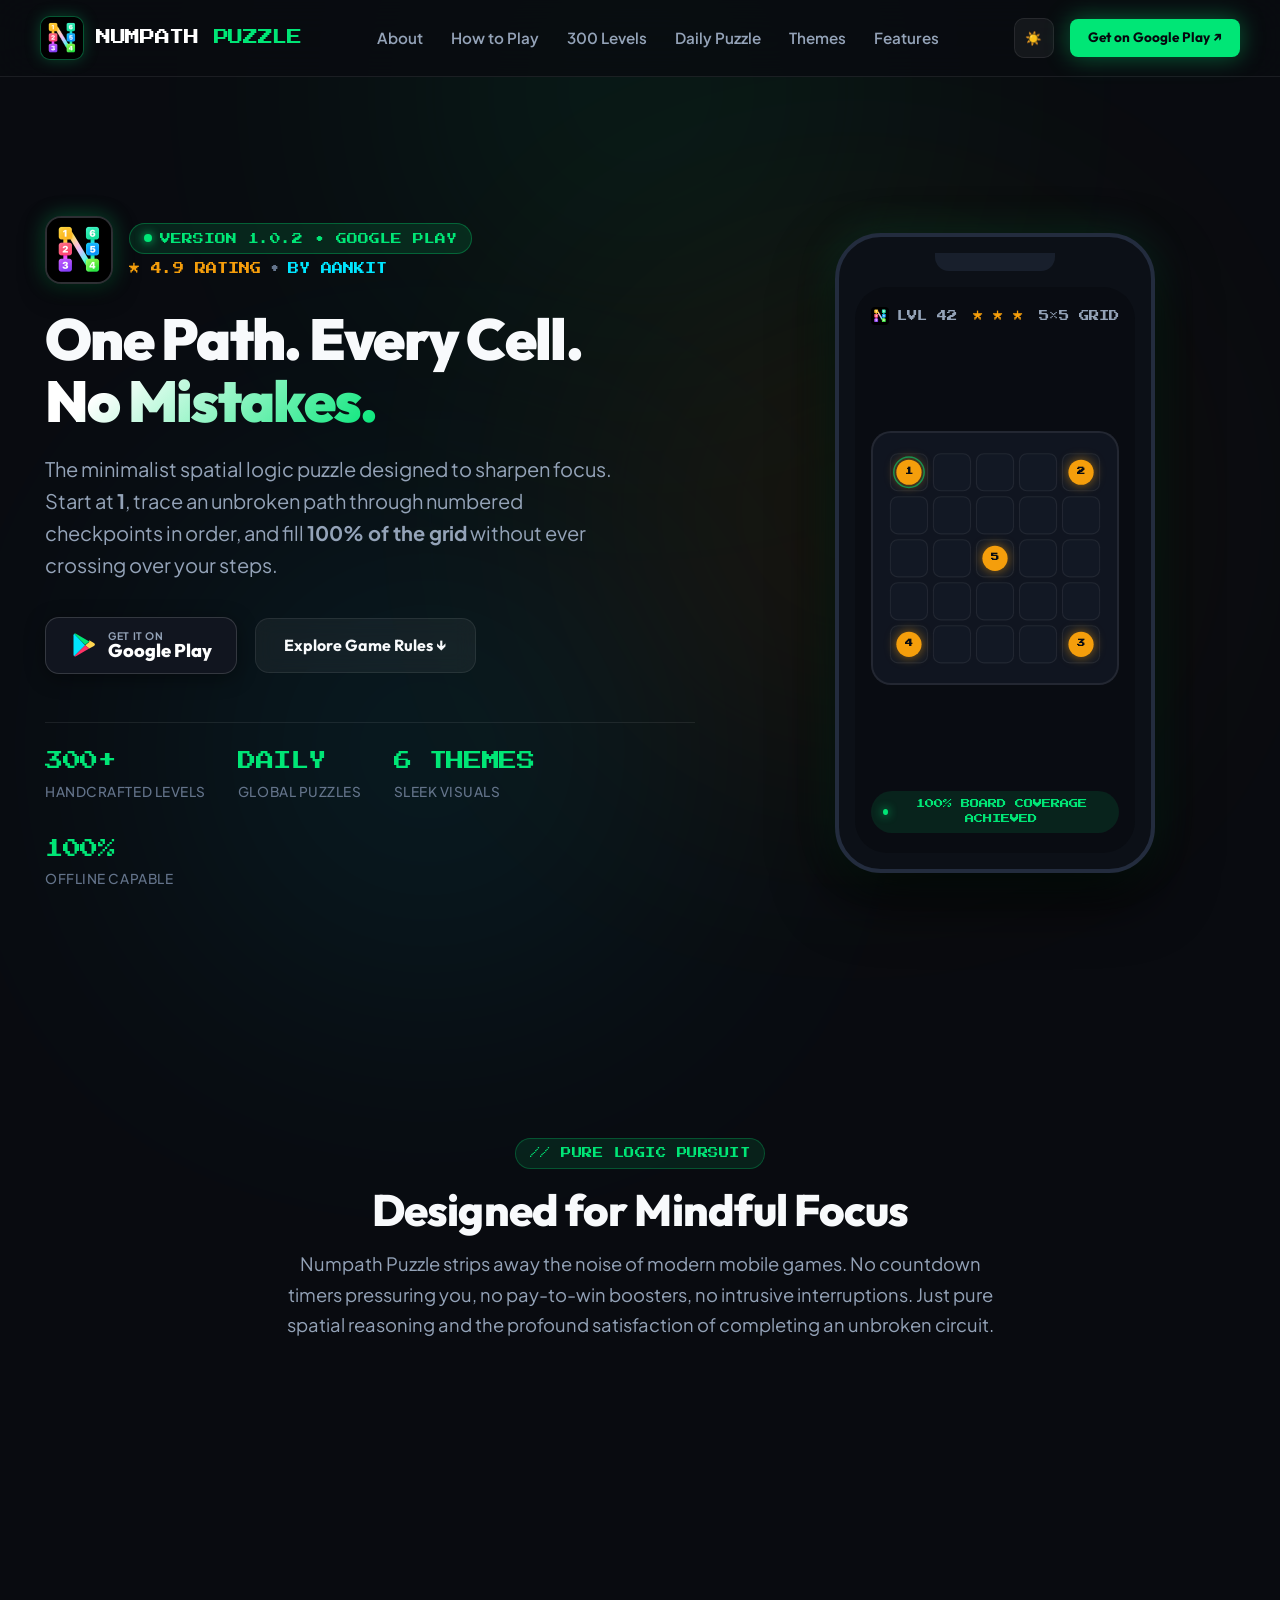
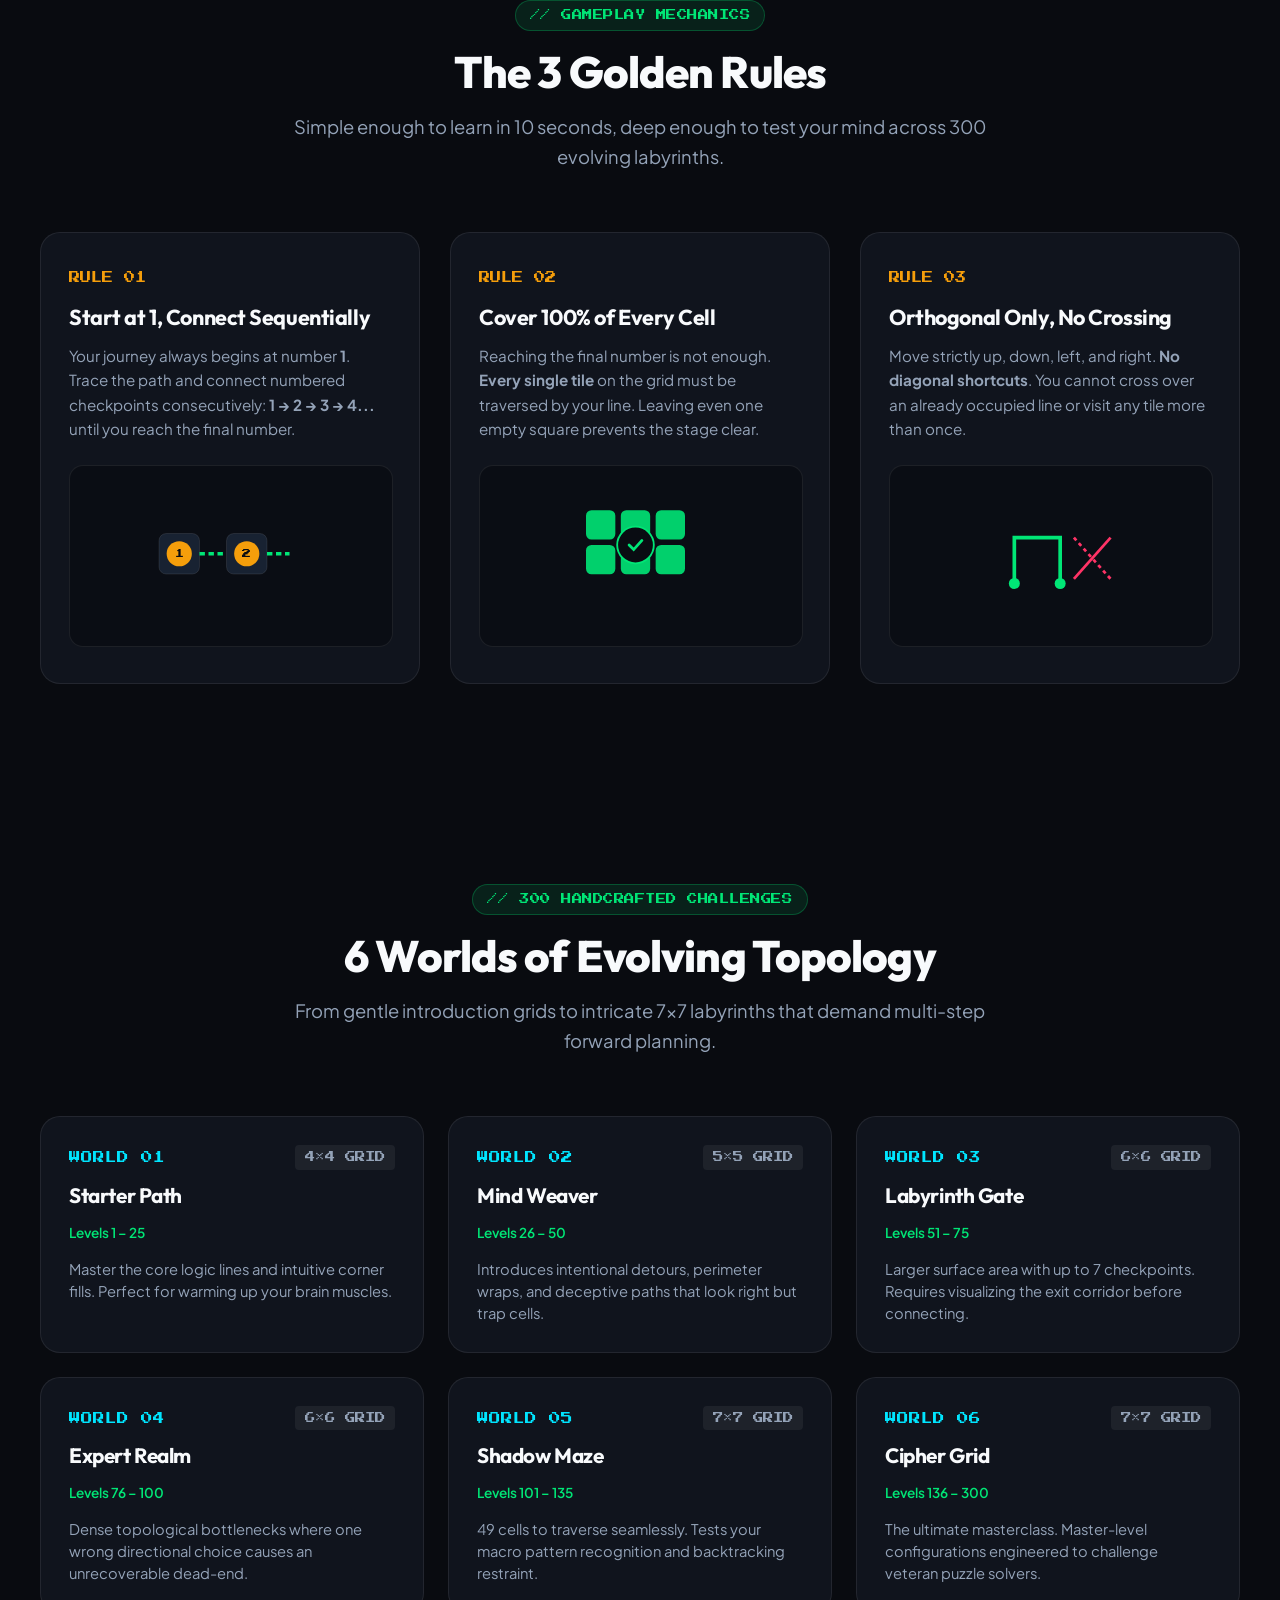
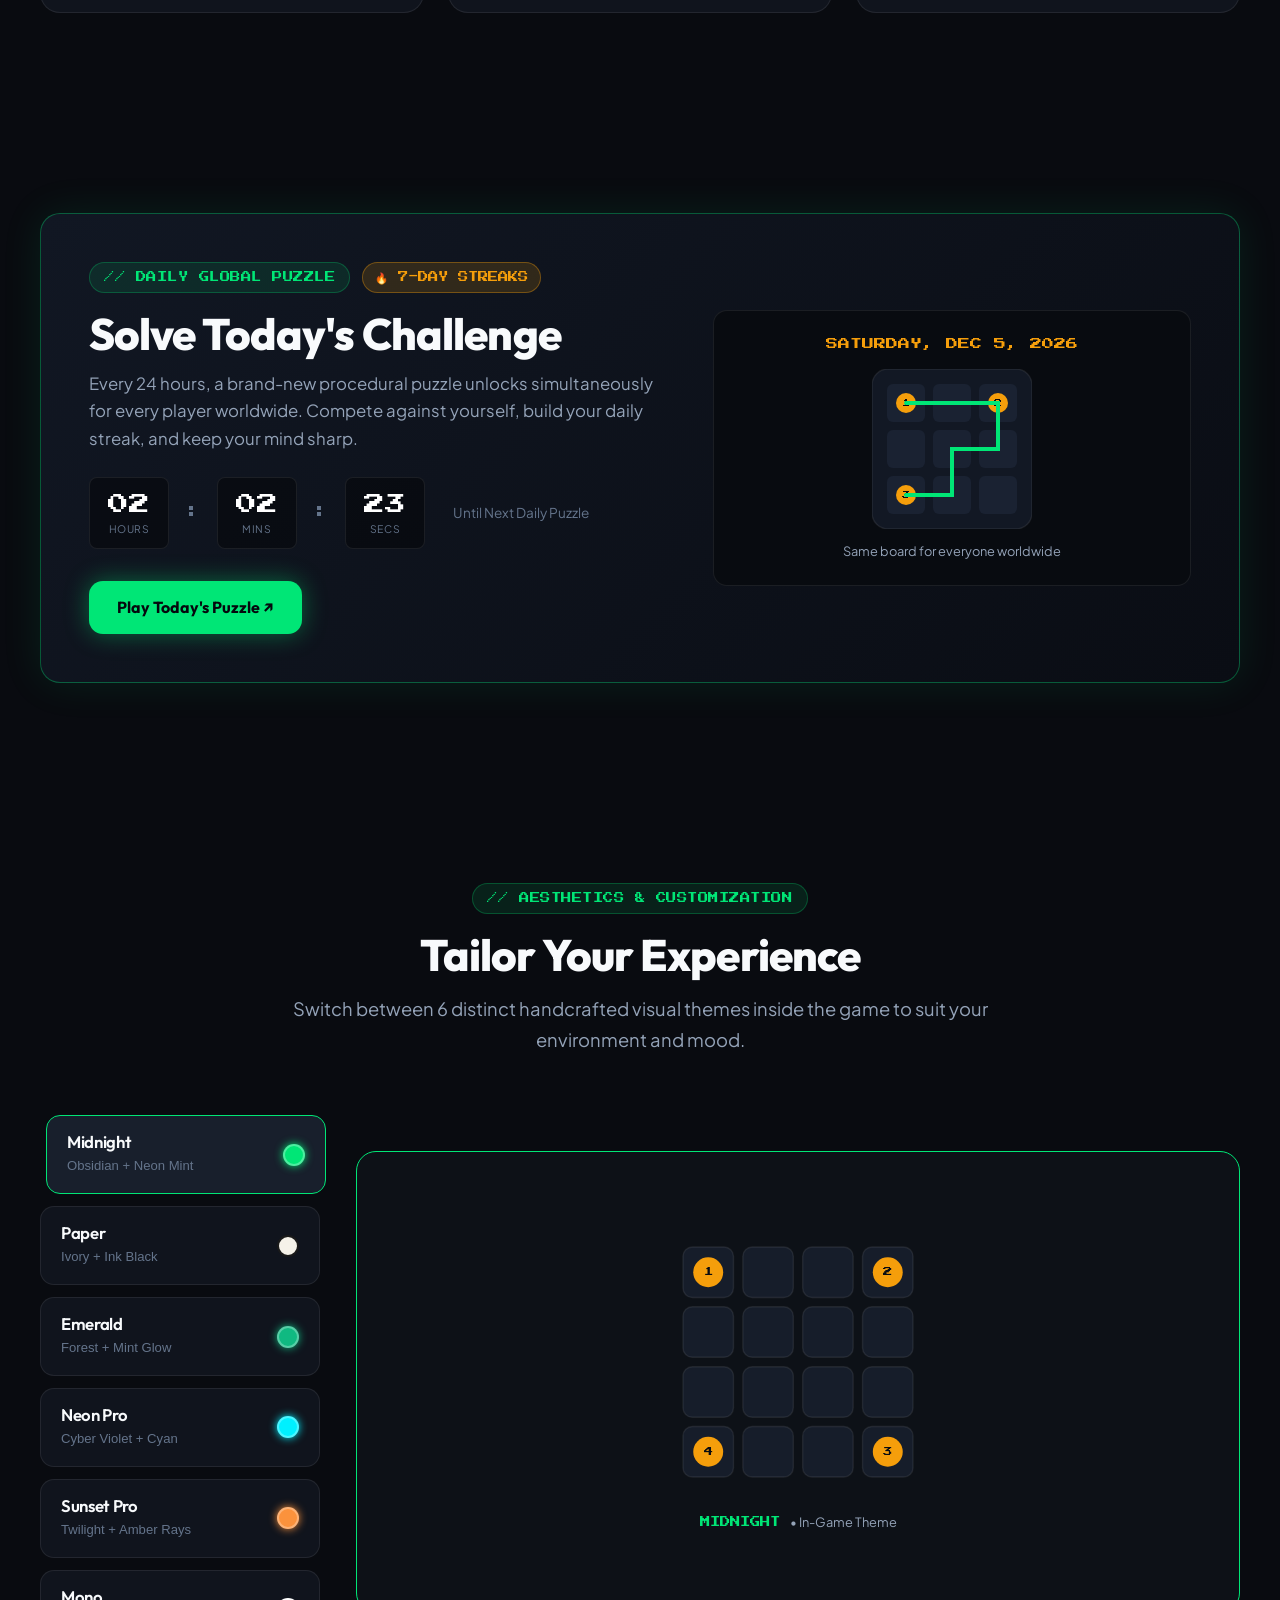
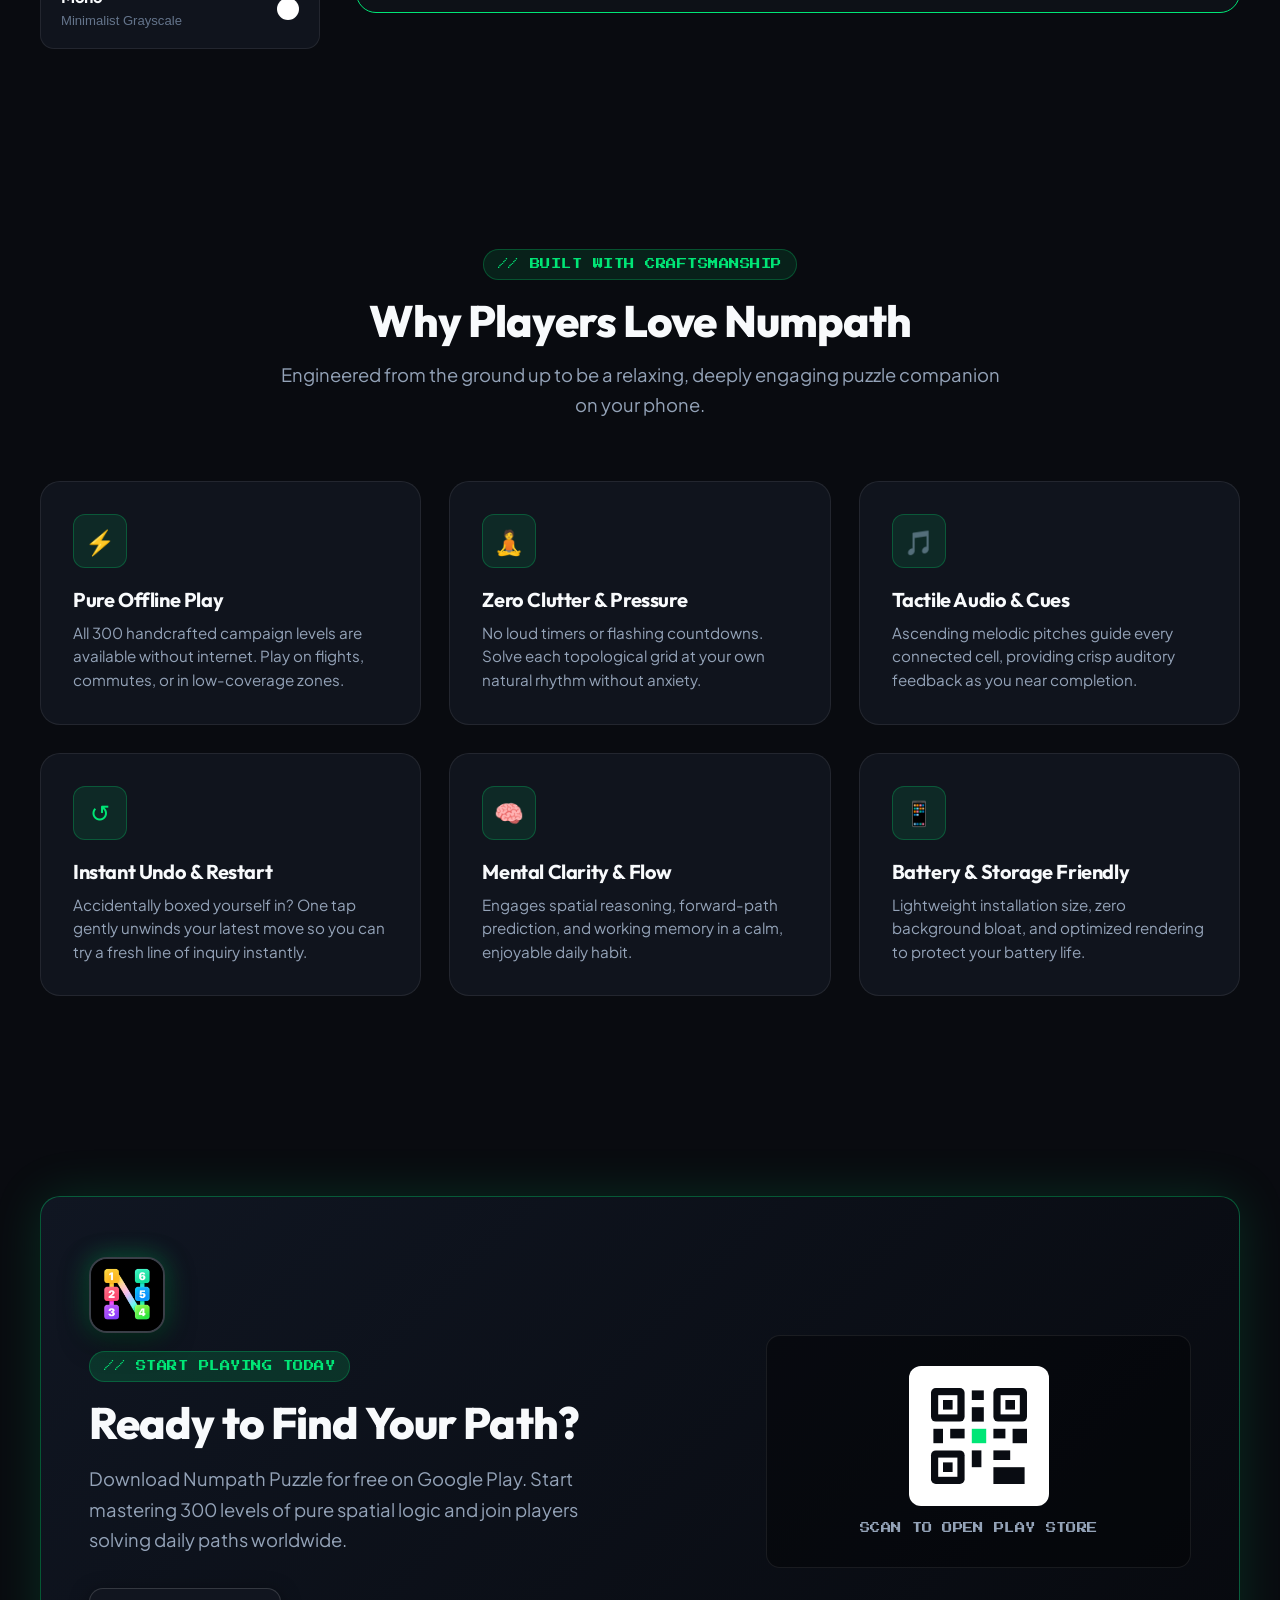
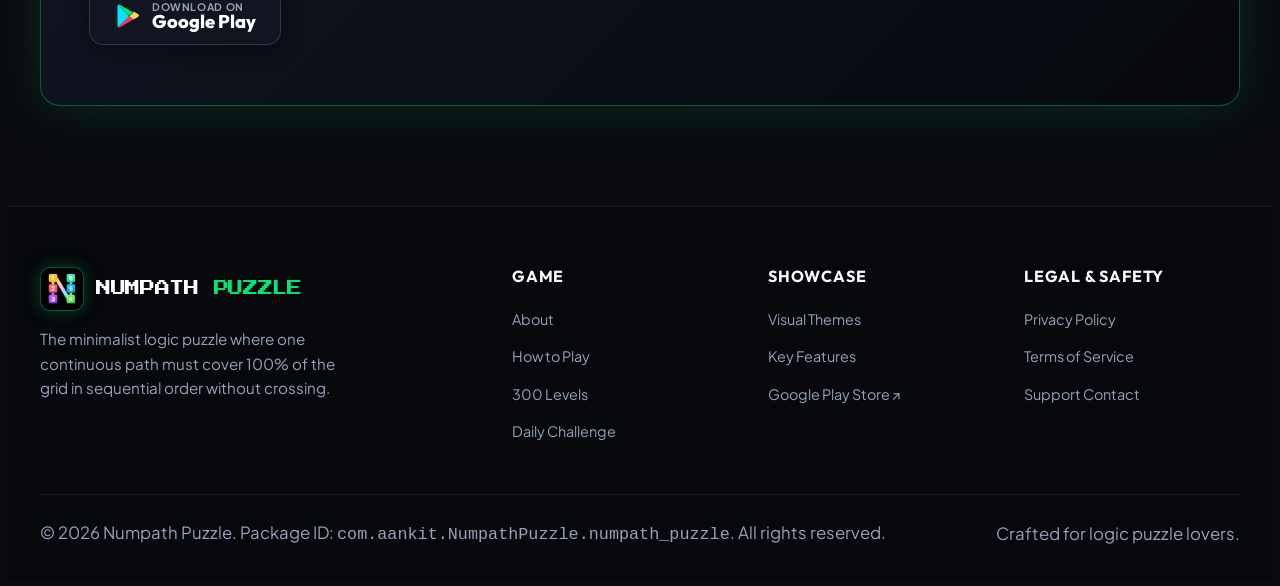
==== index.html @ b06d2a55 "first : numpath puzzle web setup" ====
<!DOCTYPE html>
<html lang="en" data-theme="dark">
<head>
  <meta charset="UTF-8">
  <meta name="viewport" content="width=device-width, initial-scale=1.0">
  
  <!-- Primary Meta Tags -->
  <title>Numpath Puzzle — Official Game Website | Download for Android</title>
  <meta name="title" content="Numpath Puzzle — Official Game Website | Download for Android">
  <meta name="description" content="One path. Every cell. No mistakes. Numpath Puzzle is the minimalist spatial logic game with 300 handcrafted levels, daily challenges, and offline play. Download now on Google Play.">
  <meta name="keywords" content="Numpath Puzzle, number path puzzle, logic grid game, brain training, minimal puzzle, android puzzle game, number connection, offline logic puzzle">
  <meta name="author" content="Aankit">
  <meta name="theme-color" content="#090B10">

  <!-- Open Graph / Facebook -->
  <meta property="og:type" content="website">
  <meta property="og:url" content="https://numpathpuzzle.com/">
  <meta property="og:title" content="Numpath Puzzle — One Path. Every Cell. No Mistakes.">
  <meta property="og:description" content="Master 300 progressive spatial logic levels and global daily challenges. Free to play on Android.">
  <meta property="og:image" content="assets/icons/app_icon.png">

  <!-- Twitter -->
  <meta property="twitter:card" content="summary_large_image">
  <meta property="twitter:title" content="Numpath Puzzle — One Path. Every Cell. No Mistakes.">
  <meta property="twitter:description" content="The minimalist logic puzzle where one continuous path must cover 100% of the board without crossing.">
  <meta property="twitter:image" content="assets/icons/app_icon.png">

  <!-- Google Fonts Preconnect -->
  <link rel="preconnect" href="https://fonts.googleapis.com">
  <link rel="preconnect" href="https://fonts.gstatic.com" crossorigin>

  <!-- Stylesheets -->
  <link rel="stylesheet" href="css/design-tokens.css">
  <link rel="stylesheet" href="css/typography.css">
  <link rel="stylesheet" href="css/components.css">
  <link rel="stylesheet" href="css/animations.css">
  <link rel="stylesheet" href="css/sections.css">
  <link rel="stylesheet" href="css/responsive.css">

  <!-- Official App Icon & Favicon -->
  <link rel="icon" type="image/png" href="assets/icons/app_icon.png">
  <link rel="apple-touch-icon" href="assets/icons/app_icon.png">

  <!-- Structured Data (JSON-LD) -->
  <script type="application/ld+json">
  {
    "@context": "https://schema.org",
    "@type": "SoftwareApplication",
    "name": "Numpath Puzzle",
    "operatingSystem": "Android",
    "applicationCategory": "GameApplication",
    "offers": {
      "@type": "Offer",
      "price": "0",
      "priceCurrency": "USD"
    },
    "aggregateRating": {
      "@type": "AggregateRating",
      "ratingValue": "4.9",
      "reviewCount": "128"
    },
    "description": "Minimalist spatial logic puzzle game with 300 handcrafted levels, daily challenges, and custom themes."
  }
  </script>
</head>
<body>

  <!-- Ambient Background Glows -->
  <div class="bg-ambient-aura aura-mint" aria-hidden="true"></div>
  <div class="bg-ambient-aura aura-cyan" aria-hidden="true"></div>
  <div class="bg-ambient-aura aura-amber" aria-hidden="true"></div>

  <!-- Header / Navigation Bar -->
  <header class="site-header" id="site-header">
    <nav class="navbar" aria-label="Main Navigation">
      <a href="#hero" class="brand-logo" aria-label="Numpath Puzzle Home">
        <div class="brand-icon">
          <img src="assets/icons/app_icon.png" alt="Numpath Puzzle Logo" class="brand-app-img">
        </div>
        <span class="brand-name">NUMPATH <span>PUZZLE</span></span>
      </a>

      <!-- Desktop Nav Links -->
      <ul class="nav-links">
        <li><a href="#about" class="nav-link">About</a></li>
        <li><a href="#rules" class="nav-link">How to Play</a></li>
        <li><a href="#worlds" class="nav-link">300 Levels</a></li>
        <li><a href="#daily" class="nav-link">Daily Puzzle</a></li>
        <li><a href="#themes" class="nav-link">Themes</a></li>
        <li><a href="#features" class="nav-link">Features</a></li>
      </ul>

      <!-- Action Items -->
      <div class="nav-actions">
        <button class="theme-btn" id="theme-toggle-btn" aria-label="Toggle Dark and Light Mode" title="Toggle Theme">☀️</button>
        <a href="https://play.google.com/store/apps/details?id=com.aankit.NumpathPuzzle.numpath_puzzle" 
           target="_blank" 
           rel="noopener noreferrer" 
           class="btn btn-primary nav-cta">
          Get on Google Play ↗
        </a>
        <button class="mobile-toggle" id="mobile-toggle" aria-label="Open Navigation Menu" aria-expanded="false">☰</button>
      </div>
    </nav>
  </header>

  <!-- Mobile Drawer Menu -->
  <aside class="mobile-nav-drawer" id="mobile-drawer" aria-label="Mobile Navigation">
    <ul class="mobile-nav-links">
      <li><a href="#about" class="mobile-nav-link">About Game</a></li>
      <li><a href="#rules" class="mobile-nav-link">How to Play</a></li>
      <li><a href="#worlds" class="mobile-nav-link">300 Levels & Worlds</a></li>
      <li><a href="#daily" class="mobile-nav-link">Daily Challenge</a></li>
      <li><a href="#themes" class="mobile-nav-link">Visual Themes</a></li>
      <li><a href="#features" class="mobile-nav-link">Game Features</a></li>
      <li><a href="privacy.html" class="mobile-nav-link">Privacy Policy</a></li>
    </ul>
    <a href="https://play.google.com/store/apps/details?id=com.aankit.NumpathPuzzle.numpath_puzzle" 
       target="_blank" 
       rel="noopener noreferrer" 
       class="btn btn-primary" 
       style="width: 100%; margin-top: 10px;">
      Download on Google Play ↗
    </a>
  </aside>

  <!-- MAIN CONTENT -->
  <main>

    <!-- 1. Hero Section -->
    <section class="hero-section" id="hero">
      <div class="hero-grid">
        <div class="hero-content">
          <!-- Official App Identity Badge -->
          <div class="hero-app-badge">
            <img src="assets/icons/app_icon.png" alt="Numpath Puzzle App Icon" class="hero-app-icon-img">
            <div>
              <div class="badge-version" style="margin-bottom: 6px;">
                <span class="pulse-dot"></span>
                <span>VERSION 1.0.2 • GOOGLE PLAY</span>
              </div>
              <div style="font-family: var(--font-retro); font-size: 0.7rem; color: var(--accent-amber); display: flex; align-items: center; gap: 8px;">
                <span>★ 4.9 RATING</span>
                <span style="color: var(--text-muted);">•</span>
                <span style="color: var(--accent-cyan);">BY AANKIT</span>
              </div>
            </div>
          </div>

          <h1 class="hero-tagline">
            One Path. Every Cell. <br>
            <span class="text-gradient-mint">No Mistakes.</span>
          </h1>

          <p class="hero-description">
            The minimalist spatial logic puzzle designed to sharpen focus. Start at <strong>1</strong>, trace an unbroken path through numbered checkpoints in order, and fill <strong>100% of the grid</strong> without ever crossing over your steps.
          </p>

          <div class="hero-cta-group">
            <!-- Official Google Play CTA -->
            <a href="https://play.google.com/store/apps/details?id=com.aankit.NumpathPuzzle.numpath_puzzle" 
               target="_blank" 
               rel="noopener noreferrer" 
               class="btn btn-playstore">
              <svg width="28" height="28" viewBox="0 0 24 24" fill="none" style="flex-shrink: 0;">
                <path d="M3.6 2.3A1.8 1.8 0 0 0 3 3.6v16.8a1.8 1.8 0 0 0 .6 1.3l9.4-9.4L3.6 2.3z" fill="#00E5FF"/>
                <path d="M16.5 9.5l-3.5 2.8 3.5 2.8 4-2.3c1.2-.7 1.2-1.9 0-2.6l-4-2.3l0 1.6z" fill="#FFD54F"/>
                <path d="M13 12.3L3.6 21.7c.4.2 1 .2 1.5-.1l11.4-6.5l-3.5-2.8z" fill="#FF3366"/>
                <path d="M16.5 8.9L5.1 2.4c-.5-.3-1.1-.3-1.5-.1L13 11.7l3.5-2.8z" fill="#00E676"/>
              </svg>
              <div class="btn-playstore-content">
                <span class="btn-playstore-small">GET IT ON</span>
                <span class="btn-playstore-title">Google Play</span>
              </div>
            </a>

            <a href="#rules" class="btn btn-secondary">
              Explore Game Rules ↓
            </a>
          </div>

          <!-- Quick Stats Strip -->
          <div class="hero-stats-strip">
            <div class="stat-item">
              <span class="stat-number">300+</span>
              <span class="stat-label">Handcrafted Levels</span>
            </div>
            <div class="stat-item">
              <span class="stat-number">DAILY</span>
              <span class="stat-label">Global Puzzles</span>
            </div>
            <div class="stat-item">
              <span class="stat-number">6 THEMES</span>
              <span class="stat-label">Sleek Visuals</span>
            </div>
            <div class="stat-item">
              <span class="stat-number">100%</span>
              <span class="stat-label">Offline Capable</span>
            </div>
          </div>
        </div>

        <!-- Hero Mobile Frame Showcase with Auto-Path Animation -->
        <div class="hero-mockup-wrap">
          <div class="phone-frame device-floating">
            <div class="phone-notch"></div>
            <div class="phone-screen">
              <div class="phone-top-bar">
                <div style="display: flex; align-items: center; gap: 8px;">
                  <img src="assets/icons/app_icon.png" alt="App" width="18" height="18" style="border-radius: 4px;">
                  <span>LVL 42</span>
                </div>
                <span style="color: var(--accent-amber);">★ ★ ★</span>
                <span>5×5 GRID</span>
              </div>

              <!-- Live Auto-Animated SVG Board -->
              <div class="phone-game-board">
                <div id="hero-board-svg" class="board-svg-container" aria-label="Animated Numpath Puzzle Board Demo"></div>
              </div>

              <div class="phone-bottom-bar">
                <div class="phone-live-indicator">
                  <span class="pulse-dot" style="width: 6px; height: 6px;"></span>
                  <span>100% BOARD COVERAGE ACHIEVED</span>
                </div>
              </div>
            </div>
          </div>
        </div>
      </div>
    </section>

    <!-- 2. About Game Overview -->
    <section class="section-wrapper" id="about">
      <div class="section-header">
        <span class="section-tag">// PURE LOGIC PURSUIT</span>
        <h2>Designed for Mindful Focus</h2>
        <p>Numpath Puzzle strips away the noise of modern mobile games. No countdown timers pressuring you, no pay-to-win boosters, no intrusive interruptions. Just pure spatial reasoning and the profound satisfaction of completing an unbroken circuit.</p>
      </div>
    </section>

    <!-- 3. Rules Walkthrough Section -->
    <section class="section-wrapper" id="rules">
      <div class="section-header">
        <span class="section-tag">// GAMEPLAY MECHANICS</span>
        <h2>The 3 Golden Rules</h2>
        <p>Simple enough to learn in 10 seconds, deep enough to test your mind across 300 evolving labyrinths.</p>
      </div>

      <div class="rules-grid">
        <!-- Rule 1 -->
        <article class="rule-card interactive-hover">
          <span class="rule-badge">RULE 01</span>
          <h3 class="rule-title">Start at 1, Connect Sequentially</h3>
          <p class="rule-desc">
            Your journey always begins at number <strong>1</strong>. Trace the path and connect numbered checkpoints consecutively: <strong>1 → 2 → 3 → 4...</strong> until you reach the final number.
          </p>
          <div class="rule-visual">
            <!-- Diagram Rule 1 -->
            <svg viewBox="0 0 200 120" width="180" height="110">
              <rect x="20" y="35" width="45" height="45" rx="8" fill="#182232" stroke="rgba(255,255,255,0.1)"/>
              <circle cx="42.5" cy="57.5" r="14" fill="#F59E0B" />
              <text x="42.5" y="62" text-anchor="middle" font-family="'Press Start 2P'" font-size="10" fill="#090C12">1</text>

              <path d="M 65 57.5 L 95 57.5" stroke="#00E676" stroke-width="4" stroke-dasharray="6,4"/>

              <rect x="95" y="35" width="45" height="45" rx="8" fill="#182232" stroke="rgba(255,255,255,0.1)"/>
              <circle cx="117.5" cy="57.5" r="14" fill="#F59E0B" />
              <text x="117.5" y="62" text-anchor="middle" font-family="'Press Start 2P'" font-size="10" fill="#090C12">2</text>

              <path d="M 140 57.5 L 165 57.5" stroke="#00E676" stroke-width="4" stroke-dasharray="6,4"/>
            </svg>
          </div>
        </article>

        <!-- Rule 2 -->
        <article class="rule-card interactive-hover">
          <span class="rule-badge">RULE 02</span>
          <h3 class="rule-title">Cover 100% of Every Cell</h3>
          <p class="rule-desc">
            Reaching the final number is not enough. <strong>Every single tile</strong> on the grid must be traversed by your line. Leaving even one empty square prevents the stage clear.
          </p>
          <div class="rule-visual">
            <!-- Diagram Rule 2 -->
            <svg viewBox="0 0 140 120" width="140" height="110">
              <rect x="10" y="10" width="32" height="32" rx="6" fill="#00E676" opacity="0.9"/>
              <rect x="48" y="10" width="32" height="32" rx="6" fill="#00E676" opacity="0.9"/>
              <rect x="86" y="10" width="32" height="32" rx="6" fill="#00E676" opacity="0.9"/>
              <rect x="10" y="48" width="32" height="32" rx="6" fill="#00E676" opacity="0.9"/>
              <rect x="48" y="48" width="32" height="32" rx="6" fill="#00E676" opacity="0.9"/>
              <rect x="86" y="48" width="32" height="32" rx="6" fill="#00E676" opacity="0.9"/>
              <!-- Checkmark icon -->
              <circle cx="64" cy="48" r="20" fill="#090C12" stroke="#00E676" stroke-width="2"/>
              <path d="M57 48 L62 53 L71 43" stroke="#00E676" stroke-width="3" fill="none" stroke-linecap="round"/>
            </svg>
          </div>
        </article>

        <!-- Rule 3 -->
        <article class="rule-card interactive-hover">
          <span class="rule-badge">RULE 03</span>
          <h3 class="rule-title">Orthogonal Only, No Crossing</h3>
          <p class="rule-desc">
            Move strictly up, down, left, and right. <strong>No diagonal shortcuts</strong>. You cannot cross over an already occupied line or visit any tile more than once.
          </p>
          <div class="rule-visual">
            <!-- Diagram Rule 3 -->
            <svg viewBox="0 0 160 120" width="160" height="110">
              <!-- Orthogonal moves in green -->
              <path d="M 40 90 L 40 40 L 90 40 L 90 90" fill="none" stroke="#00E676" stroke-width="4" stroke-linecap="round"/>
              <circle cx="40" cy="90" r="6" fill="#00E676"/>
              <circle cx="90" cy="90" r="6" fill="#00E676"/>
              <!-- Diagonal blocked in red -->
              <line x1="105" y1="40" x2="145" y2="85" stroke="#FF3366" stroke-width="3" stroke-dasharray="4,4"/>
              <line x1="145" y1="40" x2="105" y2="85" stroke="#FF3366" stroke-width="3"/>
            </svg>
          </div>
        </article>
      </div>
    </section>

    <!-- 4. World Difficulty Progression -->
    <section class="section-wrapper" id="worlds">
      <div class="section-header">
        <span class="section-tag">// 300 HANDCRAFTED CHALLENGES</span>
        <h2>6 Worlds of Evolving Topology</h2>
        <p>From gentle introduction grids to intricate 7×7 labyrinths that demand multi-step forward planning.</p>
      </div>

      <div class="worlds-grid">
        <!-- World 1 -->
        <div class="world-card">
          <div class="world-header">
            <span class="world-num">WORLD 01</span>
            <span class="world-grid-size">4×4 GRID</span>
          </div>
          <h3 class="world-name">Starter Path</h3>
          <span class="world-range">Levels 1 – 25</span>
          <p class="world-desc">Master the core logic lines and intuitive corner fills. Perfect for warming up your brain muscles.</p>
        </div>

        <!-- World 2 -->
        <div class="world-card">
          <div class="world-header">
            <span class="world-num">WORLD 02</span>
            <span class="world-grid-size">5×5 GRID</span>
          </div>
          <h3 class="world-name">Mind Weaver</h3>
          <span class="world-range">Levels 26 – 50</span>
          <p class="world-desc">Introduces intentional detours, perimeter wraps, and deceptive paths that look right but trap cells.</p>
        </div>

        <!-- World 3 -->
        <div class="world-card">
          <div class="world-header">
            <span class="world-num">WORLD 03</span>
            <span class="world-grid-size">6×6 GRID</span>
          </div>
          <h3 class="world-name">Labyrinth Gate</h3>
          <span class="world-range">Levels 51 – 75</span>
          <p class="world-desc">Larger surface area with up to 7 checkpoints. Requires visualizing the exit corridor before connecting.</p>
        </div>

        <!-- World 4 -->
        <div class="world-card">
          <div class="world-header">
            <span class="world-num">WORLD 04</span>
            <span class="world-grid-size">6×6 GRID</span>
          </div>
          <h3 class="world-name">Expert Realm</h3>
          <span class="world-range">Levels 76 – 100</span>
          <p class="world-desc">Dense topological bottlenecks where one wrong directional choice causes an unrecoverable dead-end.</p>
        </div>

        <!-- World 5 -->
        <div class="world-card">
          <div class="world-header">
            <span class="world-num">WORLD 05</span>
            <span class="world-grid-size">7×7 GRID</span>
          </div>
          <h3 class="world-name">Shadow Maze</h3>
          <span class="world-range">Levels 101 – 135</span>
          <p class="world-desc">49 cells to traverse seamlessly. Tests your macro pattern recognition and backtracking restraint.</p>
        </div>

        <!-- World 6 -->
        <div class="world-card">
          <div class="world-header">
            <span class="world-num">WORLD 06</span>
            <span class="world-grid-size">7×7 GRID</span>
          </div>
          <h3 class="world-name">Cipher Grid</h3>
          <span class="world-range">Levels 136 – 300</span>
          <p class="world-desc">The ultimate masterclass. Master-level configurations engineered to challenge veteran puzzle solvers.</p>
        </div>
      </div>
    </section>

    <!-- 5. Daily Challenge & Streak Motivation -->
    <section class="section-wrapper" id="daily">
      <div class="daily-box">
        <div>
          <div class="daily-badge-strip">
            <span class="section-tag" style="margin-bottom: 0;">// DAILY GLOBAL PUZZLE</span>
            <span class="streak-flame-chip">🔥 7-DAY STREAKS</span>
          </div>

          <h2>Solve Today's Challenge</h2>
          <p style="margin-top: 10px; color: var(--text-secondary);">
            Every 24 hours, a brand-new procedural puzzle unlocks simultaneously for every player worldwide. Compete against yourself, build your daily streak, and keep your mind sharp.
          </p>

          <div class="daily-timer-wrap">
            <div class="countdown-box">
              <div class="countdown-num" id="cd-hours">00</div>
              <div class="countdown-lbl">Hours</div>
            </div>
            <span style="font-family: var(--font-retro); color: var(--text-muted);">:</span>
            <div class="countdown-box">
              <div class="countdown-num" id="cd-minutes">00</div>
              <div class="countdown-lbl">Mins</div>
            </div>
            <span style="font-family: var(--font-retro); color: var(--text-muted);">:</span>
            <div class="countdown-box">
              <div class="countdown-num" id="cd-seconds">00</div>
              <div class="countdown-lbl">Secs</div>
            </div>
            <div style="margin-left: 12px; font-size: 0.85rem; color: var(--text-muted);">
              Until Next Daily Puzzle
            </div>
          </div>

          <a href="https://play.google.com/store/apps/details?id=com.aankit.NumpathPuzzle.numpath_puzzle" 
             id="daily-deep-link" 
             class="btn btn-primary">
            Play Today's Puzzle ↗
          </a>
        </div>

        <div class="daily-visual-preview">
          <div style="font-family: var(--font-retro); font-size: 0.75rem; color: var(--accent-amber); margin-bottom: 14px;" id="daily-live-date">
            TODAY'S DAILY PUZZLE
          </div>
          <!-- Mini Preview Board -->
          <svg viewBox="0 0 160 160" width="160" height="160">
            <rect width="160" height="160" rx="16" fill="#121824" stroke="rgba(255,255,255,0.08)" stroke-width="1.5"/>
            <!-- 3x3 Daily teaser grid -->
            <rect x="15" y="15" width="38" height="38" rx="6" fill="#1A2232"/>
            <circle cx="34" cy="34" r="10" fill="#F59E0B"/>
            <text x="34" y="38" text-anchor="middle" font-family="'Press Start 2P'" font-size="8" fill="#090C12">1</text>

            <rect x="61" y="15" width="38" height="38" rx="6" fill="#1A2232"/>
            <rect x="107" y="15" width="38" height="38" rx="6" fill="#1A2232"/>
            <circle cx="126" cy="34" r="10" fill="#F59E0B"/>
            <text x="126" y="38" text-anchor="middle" font-family="'Press Start 2P'" font-size="8" fill="#090C12">2</text>

            <rect x="15" y="61" width="38" height="38" rx="6" fill="#1A2232"/>
            <rect x="61" y="61" width="38" height="38" rx="6" fill="#1A2232"/>
            <rect x="107" y="61" width="38" height="38" rx="6" fill="#1A2232"/>

            <rect x="15" y="107" width="38" height="38" rx="6" fill="#1A2232"/>
            <circle cx="34" cy="126" r="10" fill="#F59E0B"/>
            <text x="34" y="130" text-anchor="middle" font-family="'Press Start 2P'" font-size="8" fill="#090C12">3</text>
            <rect x="61" y="107" width="38" height="38" rx="6" fill="#1A2232"/>
            <rect x="107" y="107" width="38" height="38" rx="6" fill="#1A2232"/>

            <!-- Connecting Path -->
            <path d="M 34 34 L 126 34 L 126 80 L 80 80 L 80 126 L 34 126" fill="none" stroke="#00E676" stroke-width="4" stroke-linecap="round"/>
          </svg>
          <div style="font-size: 0.8rem; color: var(--text-secondary); margin-top: 12px;">
            Same board for everyone worldwide
          </div>
        </div>
      </div>
    </section>

    <!-- 6. In-Game Visual Themes Showcase -->
    <section class="section-wrapper" id="themes">
      <div class="section-header">
        <span class="section-tag">// AESTHETICS & CUSTOMIZATION</span>
        <h2>Tailor Your Experience</h2>
        <p>Switch between 6 distinct handcrafted visual themes inside the game to suit your environment and mood.</p>
      </div>

      <div class="themes-container">
        <!-- Theme Selection Tabs -->
        <div class="themes-list" role="tablist">
          <button class="theme-tab-btn active" data-theme="midnight" role="tab" aria-selected="true">
            <div class="theme-btn-info">
              <h4>Midnight</h4>
              <p>Obsidian + Neon Mint</p>
            </div>
            <div class="theme-color-dot" style="background: #00E676; box-shadow: 0 0 8px #00E676;"></div>
          </button>

          <button class="theme-tab-btn" data-theme="paper" role="tab" aria-selected="false">
            <div class="theme-btn-info">
              <h4>Paper</h4>
              <p>Ivory + Ink Black</p>
            </div>
            <div class="theme-color-dot" style="background: #F5F2E9; border-color: #1A1A1A;"></div>
          </button>

          <button class="theme-tab-btn" data-theme="emerald" role="tab" aria-selected="false">
            <div class="theme-btn-info">
              <h4>Emerald</h4>
              <p>Forest + Mint Glow</p>
            </div>
            <div class="theme-color-dot" style="background: #10B981; box-shadow: 0 0 8px #10B981;"></div>
          </button>

          <button class="theme-tab-btn" data-theme="neon" data-label="Pro" role="tab" aria-selected="false">
            <div class="theme-btn-info">
              <h4>Neon Pro</h4>
              <p>Cyber Violet + Cyan</p>
            </div>
            <div class="theme-color-dot" style="background: #00F0FF; box-shadow: 0 0 8px #00F0FF;"></div>
          </button>

          <button class="theme-tab-btn" data-theme="sunset" data-label="Pro" role="tab" aria-selected="false">
            <div class="theme-btn-info">
              <h4>Sunset Pro</h4>
              <p>Twilight + Amber Rays</p>
            </div>
            <div class="theme-color-dot" style="background: #FB923C; box-shadow: 0 0 8px #FB923C;"></div>
          </button>

          <button class="theme-tab-btn" data-theme="mono" role="tab" aria-selected="false">
            <div class="theme-btn-info">
              <h4>Mono</h4>
              <p>Minimalist Grayscale</p>
            </div>
            <div class="theme-color-dot" style="background: #FFFFFF;"></div>
          </button>
        </div>

        <!-- Theme Live Preview Canvas -->
        <div class="theme-display-canvas" id="theme-preview-canvas">
          <!-- Populated by theme-showcase.js -->
        </div>
      </div>
    </section>

    <!-- 7. Core Features Grid -->
    <section class="section-wrapper" id="features">
      <div class="section-header">
        <span class="section-tag">// BUILT WITH CRAFTSMANSHIP</span>
        <h2>Why Players Love Numpath</h2>
        <p>Engineered from the ground up to be a relaxing, deeply engaging puzzle companion on your phone.</p>
      </div>

      <div class="features-grid">
        <!-- Feature 1 -->
        <div class="feature-card interactive-hover">
          <div class="feature-icon-box">⚡</div>
          <h3 class="feature-title">Pure Offline Play</h3>
          <p class="feature-desc">All 300 handcrafted campaign levels are available without internet. Play on flights, commutes, or in low-coverage zones.</p>
        </div>

        <!-- Feature 2 -->
        <div class="feature-card interactive-hover">
          <div class="feature-icon-box">🧘</div>
          <h3 class="feature-title">Zero Clutter & Pressure</h3>
          <p class="feature-desc">No loud timers or flashing countdowns. Solve each topological grid at your own natural rhythm without anxiety.</p>
        </div>

        <!-- Feature 3 -->
        <div class="feature-card interactive-hover">
          <div class="feature-icon-box">🎵</div>
          <h3 class="feature-title">Tactile Audio & Cues</h3>
          <p class="feature-desc">Ascending melodic pitches guide every connected cell, providing crisp auditory feedback as you near completion.</p>
        </div>

        <!-- Feature 4 -->
        <div class="feature-card interactive-hover">
          <div class="feature-icon-box">↺</div>
          <h3 class="feature-title">Instant Undo & Restart</h3>
          <p class="feature-desc">Accidentally boxed yourself in? One tap gently unwinds your latest move so you can try a fresh line of inquiry instantly.</p>
        </div>

        <!-- Feature 5 -->
        <div class="feature-card interactive-hover">
          <div class="feature-icon-box">🧠</div>
          <h3 class="feature-title">Mental Clarity & Flow</h3>
          <p class="feature-desc">Engages spatial reasoning, forward-path prediction, and working memory in a calm, enjoyable daily habit.</p>
        </div>

        <!-- Feature 6 -->
        <div class="feature-card interactive-hover">
          <div class="feature-icon-box">📱</div>
          <h3 class="feature-title">Battery & Storage Friendly</h3>
          <p class="feature-desc">Lightweight installation size, zero background bloat, and optimized rendering to protect your battery life.</p>
        </div>
      </div>
    </section>

    <!-- 8. Final CTA Banner with Google Play & QR Code -->
    <section class="section-wrapper" id="download">
      <div class="cta-banner">
        <div class="cta-left">
          <img src="assets/icons/app_icon.png" alt="Numpath Puzzle App Icon" class="cta-app-icon-img">
          <span class="section-tag" style="background: rgba(0, 230, 118, 0.15);">// START PLAYING TODAY</span>
          <h2>Ready to Find Your Path?</h2>
          <p>
            Download Numpath Puzzle for free on Google Play. Start mastering 300 levels of pure spatial logic and join players solving daily paths worldwide.
          </p>

          <a href="https://play.google.com/store/apps/details?id=com.aankit.NumpathPuzzle.numpath_puzzle" 
             target="_blank" 
             rel="noopener noreferrer" 
             class="btn btn-playstore">
            <svg width="28" height="28" viewBox="0 0 24 24" fill="none" style="flex-shrink: 0;">
              <path d="M3.6 2.3A1.8 1.8 0 0 0 3 3.6v16.8a1.8 1.8 0 0 0 .6 1.3l9.4-9.4L3.6 2.3z" fill="#00E5FF"/>
              <path d="M16.5 9.5l-3.5 2.8 3.5 2.8 4-2.3c1.2-.7 1.2-1.9 0-2.6l-4-2.3l0 1.6z" fill="#FFD54F"/>
              <path d="M13 12.3L3.6 21.7c.4.2 1 .2 1.5-.1l11.4-6.5l-3.5-2.8z" fill="#FF3366"/>
              <path d="M16.5 8.9L5.1 2.4c-.5-.3-1.1-.3-1.5-.1L13 11.7l3.5-2.8z" fill="#00E676"/>
            </svg>
            <div class="btn-playstore-content">
              <span class="btn-playstore-small">DOWNLOAD ON</span>
              <span class="btn-playstore-title">Google Play</span>
            </div>
          </a>
        </div>

        <div class="cta-right">
          <div class="qr-code-box" title="Scan with phone camera to download">
            <!-- Clean SVG QR Code Representation -->
            <svg viewBox="0 0 100 100" width="120" height="120">
              <!-- Corner 1 (Top Left) -->
              <rect x="10" y="10" width="28" height="28" fill="#090C12" rx="4"/>
              <rect x="16" y="16" width="16" height="16" fill="#FFFFFF"/>
              <rect x="20" y="20" width="8" height="8" fill="#090C12"/>
              <!-- Corner 2 (Top Right) -->
              <rect x="62" y="10" width="28" height="28" fill="#090C12" rx="4"/>
              <rect x="68" y="16" width="16" height="16" fill="#FFFFFF"/>
              <rect x="72" y="20" width="8" height="8" fill="#090C12"/>
              <!-- Corner 3 (Bottom Left) -->
              <rect x="10" y="62" width="28" height="28" fill="#090C12" rx="4"/>
              <rect x="16" y="68" width="16" height="16" fill="#FFFFFF"/>
              <rect x="20" y="72" width="8" height="8" fill="#090C12"/>
              <!-- Center & Data bits -->
              <rect x="44" y="12" width="10" height="8" fill="#090C12"/>
              <rect x="44" y="26" width="10" height="12" fill="#090C12"/>
              <rect x="12" y="44" width="8" height="12" fill="#090C12"/>
              <rect x="26" y="44" width="12" height="8" fill="#090C12"/>
              <rect x="44" y="44" width="12" height="12" fill="#00E676"/>
              <rect x="62" y="44" width="10" height="8" fill="#090C12"/>
              <rect x="78" y="44" width="12" height="12" fill="#090C12"/>
              <rect x="44" y="62" width="8" height="14" fill="#090C12"/>
              <rect x="62" y="62" width="14" height="8" fill="#090C12"/>
              <rect x="62" y="76" width="26" height="14" fill="#090C12"/>
            </svg>
          </div>
          <span class="qr-label">SCAN TO OPEN PLAY STORE</span>
        </div>
      </div>
    </section>

  </main>

  <!-- Footer -->
  <footer class="site-footer">
    <div class="footer-container">
      <div class="footer-brand">
        <a href="#hero" class="brand-logo">
          <div class="brand-icon">
            <img src="assets/icons/app_icon.png" alt="Numpath Puzzle Logo" class="brand-app-img">
          </div>
          <span class="brand-name">NUMPATH <span>PUZZLE</span></span>
        </a>
        <p>The minimalist logic puzzle where one continuous path must cover 100% of the grid in sequential order without crossing.</p>
      </div>

      <div class="footer-col">
        <h5>Game</h5>
        <ul class="footer-links">
          <li><a href="#about">About</a></li>
          <li><a href="#rules">How to Play</a></li>
          <li><a href="#worlds">300 Levels</a></li>
          <li><a href="#daily">Daily Challenge</a></li>
        </ul>
      </div>

      <div class="footer-col">
        <h5>Showcase</h5>
        <ul class="footer-links">
          <li><a href="#themes">Visual Themes</a></li>
          <li><a href="#features">Key Features</a></li>
          <li><a href="https://play.google.com/store/apps/details?id=com.aankit.NumpathPuzzle.numpath_puzzle" target="_blank" rel="noopener noreferrer">Google Play Store ↗</a></li>
        </ul>
      </div>

      <div class="footer-col">
        <h5>Legal & Safety</h5>
        <ul class="footer-links">
          <li><a href="privacy.html">Privacy Policy</a></li>
          <li><a href="terms.html">Terms of Service</a></li>
          <li><a href="mailto:support@numpathpuzzle.com">Support Contact</a></li>
        </ul>
      </div>
    </div>

    <div class="footer-bottom">
      <p>© 2026 Numpath Puzzle. Package ID: <code>com.aankit.NumpathPuzzle.numpath_puzzle</code>. All rights reserved.</p>
      <p>Crafted for logic puzzle lovers.</p>
    </div>
  </footer>

  <!-- Scripts -->
  <script src="js/board-preview.js"></script>
  <script src="js/theme-showcase.js"></script>
  <script src="js/daily-card.js"></script>
  <script src="js/app.js"></script>
</body>
</html>
---- css/design-tokens.css ----
:root {
  /* =========================================
     Color Tokens - Numpath Puzzle Official
     ========================================= */
  --bg-canvas: #090B10;
  --bg-surface: #10141D;
  --bg-surface-elevated: #181F2C;
  --bg-glass: rgba(16, 20, 29, 0.75);
  --bg-glass-elevated: rgba(24, 31, 44, 0.85);

  /* Borders & Dividers */
  --border-subtle: rgba(255, 255, 255, 0.08);
  --border-light: rgba(255, 255, 255, 0.15);
  --border-neon: rgba(0, 230, 118, 0.35);
  --border-glow: 0 0 20px rgba(0, 230, 118, 0.25);

  /* Brand Accents */
  --accent-mint: #00E676;
  --accent-mint-glow: rgba(0, 230, 118, 0.5);
  --accent-mint-dark: #00B359;
  --accent-amber: #F59E0B;
  --accent-amber-glow: rgba(245, 158, 11, 0.4);
  --accent-cyan: #00E5FF;
  --accent-cyan-glow: rgba(0, 229, 255, 0.4);
  --accent-purple: #A855F7;
  --accent-purple-glow: rgba(168, 85, 247, 0.4);
  --accent-rose: #FF3366;

  /* Typography Colors */
  --text-primary: #F8FAFC;
  --text-secondary: #94A3B8;
  --text-muted: #64748B;
  --text-inverse: #090B10;

  /* Board Grid Tokens */
  --cell-bg: #141A24;
  --cell-border: rgba(255, 255, 255, 0.06);
  --cell-active: #00E676;
  --checkpoint-bg: #F59E0B;
  --checkpoint-color: #090B10;

  /* Elevation & Shadows */
  --shadow-sm: 0 2px 8px rgba(0, 0, 0, 0.35);
  --shadow-md: 0 8px 24px rgba(0, 0, 0, 0.5);
  --shadow-lg: 0 16px 40px rgba(0, 0, 0, 0.65);
  --shadow-neon: 0 0 25px rgba(0, 230, 118, 0.4);
  --shadow-amber: 0 0 25px rgba(245, 158, 11, 0.35);

  /* Layout & Spacing */
  --max-width: 1200px;
  --radius-xs: 4px;
  --radius-sm: 8px;
  --radius-md: 14px;
  --radius-lg: 20px;
  --radius-full: 9999px;

  /* Transitions */
  --transition-fast: 150ms cubic-bezier(0.4, 0, 0.2, 1);
  --transition-normal: 250ms cubic-bezier(0.4, 0, 0.2, 1);
  --transition-slow: 400ms cubic-bezier(0.4, 0, 0.2, 1);
}

/* Light Mode Overrides (Optional Toggle) */
[data-theme="light"] {
  --bg-canvas: #F8F9FB;
  --bg-surface: #FFFFFF;
  --bg-surface-elevated: #F1F4F9;
  --bg-glass: rgba(255, 255, 255, 0.85);
  --bg-glass-elevated: rgba(241, 244, 249, 0.9);

  --border-subtle: rgba(0, 0, 0, 0.08);
  --border-light: rgba(0, 0, 0, 0.14);
  --border-neon: rgba(0, 179, 89, 0.4);

  --text-primary: #0F172A;
  --text-secondary: #475569;
  --text-muted: #64748B;
  --text-inverse: #FFFFFF;

  --cell-bg: #E8EDF5;
  --cell-border: rgba(0, 0, 0, 0.08);
  --shadow-sm: 0 2px 8px rgba(0, 0, 0, 0.06);
  --shadow-md: 0 8px 24px rgba(0, 0, 0, 0.09);
  --shadow-lg: 0 16px 40px rgba(0, 0, 0, 0.12);
}
---- css/typography.css ----
@import url('https://fonts.googleapis.com/css2?family=Outfit:wght@400;500;600;700;800;900&family=Plus+Jakarta+Sans:wght@400;500;600;700&family=Press+Start+2P&display=swap');

:root {
  --font-retro: 'Press Start 2P', monospace;
  --font-display: 'Outfit', -apple-system, BlinkMacSystemFont, 'Segoe UI', Roboto, sans-serif;
  --font-body: 'Plus Jakarta Sans', -apple-system, BlinkMacSystemFont, 'Segoe UI', Roboto, sans-serif;
}

body {
  font-family: var(--font-body);
  color: var(--text-primary);
  background-color: var(--bg-canvas);
  line-height: 1.6;
  font-size: 16px;
  -webkit-font-smoothing: antialiased;
  -moz-osx-font-smoothing: grayscale;
}

/* Retro Pixel Typography Styles */
.font-pixel {
  font-family: var(--font-retro);
  letter-spacing: -0.02em;
  line-height: 1.4;
  text-transform: uppercase;
}

.pixel-badge {
  font-family: var(--font-retro);
  font-size: 0.68rem;
  padding: 6px 12px;
  border-radius: var(--radius-xs);
  display: inline-flex;
  align-items: center;
  gap: 8px;
  letter-spacing: 0.04em;
}

.pixel-title {
  font-family: var(--font-retro);
  font-size: clamp(0.9rem, 2vw, 1.25rem);
  letter-spacing: 0.02em;
}

/* Modern Display Typography */
h1, h2, h3, h4, h5, h6 {
  font-family: var(--font-display);
  font-weight: 800;
  color: var(--text-primary);
  line-height: 1.15;
  margin: 0;
  letter-spacing: -0.02em;
}

h1 {
  font-size: clamp(2.4rem, 5vw, 4.2rem);
  font-weight: 900;
  line-height: 1.08;
}

h2 {
  font-size: clamp(1.8rem, 3.5vw, 2.75rem);
  font-weight: 800;
}

h3 {
  font-size: clamp(1.3rem, 2.2vw, 1.75rem);
  font-weight: 700;
}

h4 {
  font-size: 1.2rem;
  font-weight: 600;
}

p {
  margin: 0;
  color: var(--text-secondary);
  font-size: 1.05rem;
  line-height: 1.65;
}

.text-gradient-mint {
  background: linear-gradient(135deg, #FFFFFF 20%, var(--accent-mint) 100%);
  -webkit-background-clip: text;
  -webkit-text-fill-color: transparent;
}

.text-gradient-amber {
  background: linear-gradient(135deg, #FFFFFF 20%, var(--accent-amber) 100%);
  -webkit-background-clip: text;
  -webkit-text-fill-color: transparent;
}

.text-gradient-cyan {
  background: linear-gradient(135deg, #FFFFFF 20%, var(--accent-cyan) 100%);
  -webkit-background-clip: text;
  -webkit-text-fill-color: transparent;
}

.text-highlight {
  color: var(--accent-mint);
  font-weight: 600;
}

.section-tag {
  display: inline-flex;
  align-items: center;
  gap: 8px;
  background: rgba(0, 230, 118, 0.1);
  border: 1px solid rgba(0, 230, 118, 0.25);
  color: var(--accent-mint);
  font-family: var(--font-retro);
  font-size: 0.65rem;
  padding: 6px 14px;
  border-radius: var(--radius-full);
  margin-bottom: 16px;
  text-transform: uppercase;
  letter-spacing: 0.05em;
}
---- css/components.css ----
/* =========================================
   Components: Buttons, Cards, Badges, Header, Footer
   ========================================= */

/* Glass Cards & Containers */
.glass-panel {
  background: var(--bg-glass);
  backdrop-filter: blur(16px);
  -webkit-backdrop-filter: blur(16px);
  border: 1px solid var(--border-subtle);
  border-radius: var(--radius-lg);
  box-shadow: var(--shadow-md);
  transition: transform var(--transition-normal), border-color var(--transition-normal), box-shadow var(--transition-normal);
}

.glass-panel:hover {
  border-color: var(--border-light);
}

.interactive-hover:hover {
  transform: translateY(-4px);
  box-shadow: var(--shadow-lg);
}

/* Buttons */
.btn {
  display: inline-flex;
  align-items: center;
  justify-content: center;
  gap: 10px;
  font-family: var(--font-display);
  font-weight: 700;
  font-size: 1rem;
  padding: 14px 28px;
  border-radius: var(--radius-md);
  text-decoration: none;
  cursor: pointer;
  border: none;
  transition: all var(--transition-normal);
  white-space: nowrap;
}

.btn-primary {
  background: var(--accent-mint);
  color: #05080E;
  box-shadow: 0 0 25px rgba(0, 230, 118, 0.4);
}

.btn-primary:hover {
  background: #15ff8c;
  transform: translateY(-2px);
  box-shadow: 0 0 35px rgba(0, 230, 118, 0.6);
}

.btn-secondary {
  background: rgba(255, 255, 255, 0.05);
  color: var(--text-primary);
  border: 1px solid var(--border-subtle);
  backdrop-filter: blur(10px);
}

.btn-secondary:hover {
  background: rgba(255, 255, 255, 0.1);
  border-color: var(--border-light);
  transform: translateY(-2px);
}

.btn-playstore {
  background: #11151F;
  color: #FFFFFF;
  border: 1px solid rgba(255, 255, 255, 0.15);
  padding: 12px 24px;
  border-radius: var(--radius-md);
  box-shadow: 0 4px 20px rgba(0, 0, 0, 0.4);
  position: relative;
  overflow: hidden;
}

.btn-playstore::before {
  content: '';
  position: absolute;
  top: 0;
  left: -100%;
  width: 100%;
  height: 100%;
  background: linear-gradient(90deg, transparent, rgba(255, 255, 255, 0.1), transparent);
  transition: left 0.6s ease;
}

.btn-playstore:hover::before {
  left: 100%;
}

.btn-playstore:hover {
  border-color: var(--accent-mint);
  box-shadow: 0 0 30px rgba(0, 230, 118, 0.35);
  transform: translateY(-2px);
}

.btn-playstore-content {
  display: flex;
  flex-direction: column;
  align-items: flex-start;
  text-align: left;
  line-height: 1.1;
}

.btn-playstore-small {
  font-size: 0.65rem;
  font-family: var(--font-body);
  color: var(--text-secondary);
  text-transform: uppercase;
  letter-spacing: 0.06em;
}

.btn-playstore-title {
  font-family: var(--font-display);
  font-size: 1.15rem;
  font-weight: 800;
  color: #FFFFFF;
}

/* Badges & Chips */
.badge-version {
  background: rgba(0, 230, 118, 0.12);
  border: 1px solid rgba(0, 230, 118, 0.3);
  color: var(--accent-mint);
  font-family: var(--font-retro);
  font-size: 0.68rem;
  padding: 6px 14px;
  border-radius: var(--radius-full);
  display: inline-flex;
  align-items: center;
  gap: 8px;
  margin-bottom: 20px;
}

.pulse-dot {
  width: 8px;
  height: 8px;
  background-color: var(--accent-mint);
  border-radius: 50%;
  box-shadow: 0 0 10px var(--accent-mint);
  animation: pulse-glow 2s infinite ease-in-out;
}

/* Header & Navbar */
.site-header {
  position: fixed;
  top: 0;
  left: 0;
  right: 0;
  z-index: 1000;
  background: rgba(9, 11, 16, 0.82);
  backdrop-filter: blur(20px);
  -webkit-backdrop-filter: blur(20px);
  border-bottom: 1px solid var(--border-subtle);
  transition: all var(--transition-normal);
}

.navbar {
  max-width: var(--max-width);
  margin: 0 auto;
  padding: 16px 24px;
  display: flex;
  align-items: center;
  justify-content: space-between;
}

.brand-logo {
  display: flex;
  align-items: center;
  gap: 12px;
  text-decoration: none;
  color: var(--text-primary);
}

.brand-icon {
  width: 42px;
  height: 42px;
  background: #090B10;
  border: 1px solid var(--border-neon);
  border-radius: 10px;
  display: flex;
  align-items: center;
  justify-content: center;
  box-shadow: 0 0 15px rgba(0, 230, 118, 0.25);
  position: relative;
  overflow: hidden;
  flex-shrink: 0;
}

.brand-app-img {
  width: 100%;
  height: 100%;
  object-fit: cover;
  border-radius: 9px;
  display: block;
}

.hero-app-badge {
  display: flex;
  align-items: center;
  gap: 16px;
  margin-bottom: 24px;
}

.hero-app-icon-img {
  width: 64px;
  height: 64px;
  border-radius: 16px;
  box-shadow: 0 8px 24px rgba(0, 0, 0, 0.5), 0 0 20px rgba(0, 230, 118, 0.35);
  border: 2px solid rgba(255, 255, 255, 0.15);
  flex-shrink: 0;
  transition: transform var(--transition-normal);
}

.hero-app-icon-img:hover {
  transform: scale(1.05) rotate(-2deg);
}

.cta-app-icon-img {
  width: 72px;
  height: 72px;
  border-radius: 18px;
  box-shadow: 0 8px 28px rgba(0, 0, 0, 0.6), 0 0 25px rgba(0, 230, 118, 0.4);
  border: 2px solid rgba(255, 255, 255, 0.18);
  margin-bottom: 18px;
  display: block;
}

.brand-name {
  font-family: var(--font-retro);
  font-size: 0.95rem;
  letter-spacing: -0.02em;
  color: #FFFFFF;
}

.brand-name span {
  color: var(--accent-mint);
}

.nav-links {
  display: flex;
  align-items: center;
  gap: 28px;
  list-style: none;
  margin: 0;
  padding: 0;
}

.nav-link {
  color: var(--text-secondary);
  font-size: 0.95rem;
  font-weight: 600;
  text-decoration: none;
  transition: color var(--transition-fast);
  position: relative;
}

.nav-link:hover, .nav-link.active {
  color: var(--text-primary);
}

.nav-link::after {
  content: '';
  position: absolute;
  bottom: -6px;
  left: 0;
  width: 0;
  height: 2px;
  background: var(--accent-mint);
  transition: width var(--transition-fast);
  border-radius: var(--radius-full);
}

.nav-link:hover::after {
  width: 100%;
}

.nav-actions {
  display: flex;
  align-items: center;
  gap: 16px;
}

.nav-cta {
  padding: 8px 18px;
  font-size: 0.85rem;
  border-radius: var(--radius-sm);
}

/* Mobile Toggle */
.mobile-toggle {
  display: none;
  background: transparent;
  border: none;
  color: var(--text-primary);
  font-size: 1.5rem;
  cursor: pointer;
  padding: 8px;
}

/* Theme Toggle Button */
.theme-btn {
  background: rgba(255, 255, 255, 0.05);
  border: 1px solid var(--border-subtle);
  color: var(--text-primary);
  width: 40px;
  height: 40px;
  border-radius: 10px;
  display: flex;
  align-items: center;
  justify-content: center;
  cursor: pointer;
  transition: all var(--transition-fast);
}

.theme-btn:hover {
  background: rgba(255, 255, 255, 0.1);
  border-color: var(--border-light);
}

/* Footer */
.site-footer {
  background: #06080C;
  border-top: 1px solid var(--border-subtle);
  padding: 60px 24px 30px;
  color: var(--text-secondary);
}

.footer-container {
  max-width: var(--max-width);
  margin: 0 auto;
  display: grid;
  grid-template-columns: 2fr 1fr 1fr 1fr;
  gap: 40px;
  margin-bottom: 50px;
}

.footer-brand p {
  margin-top: 16px;
  max-width: 320px;
  font-size: 0.95rem;
  line-height: 1.6;
}

.footer-col h5 {
  font-family: var(--font-display);
  font-size: 1rem;
  font-weight: 700;
  color: var(--text-primary);
  margin-bottom: 20px;
  text-transform: uppercase;
  letter-spacing: 0.05em;
}

.footer-links {
  list-style: none;
  padding: 0;
  margin: 0;
  display: flex;
  flex-direction: column;
  gap: 12px;
}

.footer-links a {
  color: var(--text-secondary);
  text-decoration: none;
  font-size: 0.9rem;
  transition: color var(--transition-fast);
}

.footer-links a:hover {
  color: var(--accent-mint);
}

.footer-bottom {
  max-width: var(--max-width);
  margin: 0 auto;
  padding-top: 24px;
  border-top: 1px solid var(--border-subtle);
  display: flex;
  align-items: center;
  justify-content: space-between;
  font-size: 0.85rem;
  color: var(--text-muted);
}
---- css/animations.css ----
/* =========================================
   Animations: Path Tracing, Pulses, Glow Effects
   ========================================= */

@keyframes pulse-glow {
  0%, 100% {
    opacity: 1;
    transform: scale(1);
    box-shadow: 0 0 10px var(--accent-mint);
  }
  50% {
    opacity: 0.5;
    transform: scale(0.85);
    box-shadow: 0 0 4px var(--accent-mint);
  }
}

@keyframes checkpoint-pulse {
  0%, 100% {
    transform: scale(1);
    box-shadow: 0 0 15px rgba(245, 158, 11, 0.4);
  }
  50% {
    transform: scale(1.08);
    box-shadow: 0 0 25px rgba(245, 158, 11, 0.8);
  }
}

@keyframes float-device {
  0%, 100% {
    transform: translateY(0px) rotate(-1deg);
  }
  50% {
    transform: translateY(-10px) rotate(1deg);
  }
}

@keyframes aura-rotate {
  0% {
    transform: translate(-50%, -50%) rotate(0deg);
  }
  100% {
    transform: translate(-50%, -50%) rotate(360deg);
  }
}

/* SVG Path Draw Animation */
@keyframes draw-path {
  0% {
    stroke-dashoffset: 2000;
    opacity: 0;
  }
  15% {
    opacity: 1;
  }
  85% {
    stroke-dashoffset: 0;
    opacity: 1;
  }
  95%, 100% {
    stroke-dashoffset: 0;
    opacity: 1;
  }
}

/* Neon Glow Stroke */
.neon-path-line {
  stroke: var(--accent-mint);
  stroke-width: 8;
  stroke-linecap: round;
  stroke-linejoin: round;
  fill: none;
  filter: drop-shadow(0 0 8px rgba(0, 230, 118, 0.9)) drop-shadow(0 0 16px rgba(0, 230, 118, 0.5));
  stroke-dasharray: 2000;
  stroke-dashoffset: 2000;
  animation: draw-path 6s ease-in-out infinite;
}

.checkpoint-node {
  animation: checkpoint-pulse 2.5s infinite ease-in-out;
}

.device-floating {
  animation: float-device 6s ease-in-out infinite;
}

.bg-ambient-aura {
  position: absolute;
  width: 600px;
  height: 600px;
  border-radius: 50%;
  filter: blur(140px);
  pointer-events: none;
  z-index: 0;
  opacity: 0.18;
}

.aura-mint {
  background: radial-gradient(circle, var(--accent-mint) 0%, transparent 70%);
  top: 10%;
  left: 50%;
  transform: translate(-50%, -50%);
}

.aura-amber {
  background: radial-gradient(circle, var(--accent-amber) 0%, transparent 70%);
  bottom: 10%;
  right: 10%;
}

.aura-cyan {
  background: radial-gradient(circle, var(--accent-cyan) 0%, transparent 70%);
  top: 50%;
  left: 10%;
}

/* Reduced Motion */
@media (prefers-reduced-motion: reduce) {
  .neon-path-line,
  .checkpoint-node,
  .device-floating,
  .pulse-dot {
    animation: none !important;
  }
  .neon-path-line {
    stroke-dashoffset: 0;
    opacity: 1;
  }
}
---- css/sections.css ----
/* =========================================
   Sections: Hero, Rules, Worlds, Daily, Themes, Features, CTA
   ========================================= */

.section-wrapper {
  position: relative;
  max-width: var(--max-width);
  margin: 0 auto;
  padding: 100px 24px;
}

.section-header {
  text-align: center;
  max-width: 720px;
  margin: 0 auto 60px;
}

.section-header p {
  margin-top: 14px;
  font-size: 1.15rem;
}

/* =========================================
   1. Hero Section
   ========================================= */
.hero-section {
  position: relative;
  min-height: 90vh;
  display: flex;
  align-items: center;
  padding: 140px 24px 80px;
  overflow: hidden;
}

.hero-grid {
  max-width: var(--max-width);
  margin: 0 auto;
  display: grid;
  grid-template-columns: 1.15fr 0.85fr;
  align-items: center;
  gap: 60px;
  position: relative;
  z-index: 1;
}

.hero-content {
  display: flex;
  flex-direction: column;
  align-items: flex-start;
}

.hero-tagline {
  font-size: clamp(2.4rem, 4.5vw, 4rem);
  letter-spacing: -0.03em;
  margin-bottom: 20px;
}

.hero-description {
  font-size: clamp(1.05rem, 1.8vw, 1.25rem);
  color: var(--text-secondary);
  line-height: 1.6;
  margin-bottom: 36px;
  max-width: 580px;
}

.hero-cta-group {
  display: flex;
  align-items: center;
  flex-wrap: wrap;
  gap: 18px;
  margin-bottom: 48px;
}

.hero-stats-strip {
  display: flex;
  align-items: center;
  flex-wrap: wrap;
  gap: 32px;
  padding-top: 24px;
  border-top: 1px solid var(--border-subtle);
  width: 100%;
}

.stat-item {
  display: flex;
  flex-direction: column;
  gap: 4px;
}

.stat-number {
  font-family: var(--font-retro);
  font-size: 1.15rem;
  color: var(--accent-mint);
  letter-spacing: -0.02em;
}

.stat-label {
  font-size: 0.85rem;
  color: var(--text-muted);
  font-weight: 500;
  text-transform: uppercase;
  letter-spacing: 0.04em;
}

/* Hero Phone Mockup */
.hero-mockup-wrap {
  display: flex;
  justify-content: center;
  align-items: center;
  position: relative;
}

.phone-frame {
  width: 320px;
  height: 640px;
  background: #0C1017;
  border-radius: 46px;
  border: 4px solid #232C3E;
  box-shadow: 0 25px 60px rgba(0, 0, 0, 0.8), 0 0 40px rgba(0, 230, 118, 0.15);
  position: relative;
  padding: 16px;
  display: flex;
  flex-direction: column;
  box-sizing: border-box;
}

.phone-notch {
  width: 120px;
  height: 18px;
  background: #181F2C;
  border-radius: 0 0 14px 14px;
  margin: 0 auto 16px;
}

.phone-screen {
  flex: 1;
  background: #090C12;
  border-radius: 32px;
  padding: 20px 16px;
  display: flex;
  flex-direction: column;
  justify-content: space-between;
  position: relative;
  overflow: hidden;
}

.phone-top-bar {
  display: flex;
  justify-content: space-between;
  align-items: center;
  font-family: var(--font-retro);
  font-size: 0.65rem;
  color: var(--text-secondary);
}

.phone-game-board {
  position: relative;
  width: 100%;
  aspect-ratio: 1 / 1;
  background: #101520;
  border: 2px solid rgba(255, 255, 255, 0.08);
  border-radius: 20px;
  padding: 10px;
  box-sizing: border-box;
  display: flex;
  align-items: center;
  justify-content: center;
}

.board-svg-container {
  width: 100%;
  height: 100%;
}

.phone-bottom-bar {
  text-align: center;
}

.phone-live-indicator {
  display: inline-flex;
  align-items: center;
  gap: 8px;
  font-family: var(--font-retro);
  font-size: 0.58rem;
  color: var(--accent-mint);
  background: rgba(0, 230, 118, 0.1);
  padding: 6px 12px;
  border-radius: var(--radius-full);
}

/* =========================================
   2. Rules Walkthrough Section
   ========================================= */
.rules-grid {
  display: grid;
  grid-template-columns: repeat(3, 1fr);
  gap: 30px;
}

.rule-card {
  padding: 36px 28px;
  display: flex;
  flex-direction: column;
  border-radius: var(--radius-lg);
  position: relative;
  background: var(--bg-surface);
  border: 1px solid var(--border-subtle);
}

.rule-badge {
  font-family: var(--font-retro);
  font-size: 0.7rem;
  color: var(--accent-amber);
  margin-bottom: 18px;
}

.rule-title {
  font-size: 1.35rem;
  margin-bottom: 14px;
  color: var(--text-primary);
}

.rule-desc {
  font-size: 0.95rem;
  color: var(--text-secondary);
  line-height: 1.6;
  margin-bottom: 24px;
}

.rule-visual {
  width: 100%;
  height: 180px;
  background: #0A0D14;
  border: 1px solid var(--border-subtle);
  border-radius: var(--radius-md);
  display: flex;
  align-items: center;
  justify-content: center;
  position: relative;
  overflow: hidden;
  margin-top: auto;
}

/* =========================================
   3. World Progression Section
   ========================================= */
.worlds-grid {
  display: grid;
  grid-template-columns: repeat(3, 1fr);
  gap: 24px;
}

.world-card {
  padding: 28px;
  border-radius: var(--radius-lg);
  background: var(--bg-surface);
  border: 1px solid var(--border-subtle);
  display: flex;
  flex-direction: column;
  gap: 14px;
  transition: all var(--transition-normal);
  position: relative;
  overflow: hidden;
}

.world-card:hover {
  border-color: var(--accent-mint);
  transform: translateY(-4px);
}

.world-header {
  display: flex;
  justify-content: space-between;
  align-items: center;
}

.world-num {
  font-family: var(--font-retro);
  font-size: 0.72rem;
  color: var(--accent-cyan);
}

.world-grid-size {
  font-family: var(--font-retro);
  font-size: 0.65rem;
  padding: 4px 10px;
  background: rgba(255, 255, 255, 0.06);
  border-radius: var(--radius-xs);
  color: var(--text-secondary);
}

.world-name {
  font-size: 1.3rem;
  color: var(--text-primary);
}

.world-range {
  font-size: 0.85rem;
  font-weight: 600;
  color: var(--accent-mint);
}

.world-desc {
  font-size: 0.92rem;
  color: var(--text-secondary);
  line-height: 1.5;
}

/* =========================================
   4. Daily Challenge Section
   ========================================= */
.daily-box {
  background: linear-gradient(135deg, #111723 0%, #0A0D14 100%);
  border: 1px solid var(--border-neon);
  border-radius: var(--radius-lg);
  padding: 48px;
  display: grid;
  grid-template-columns: 1.1fr 0.9fr;
  gap: 40px;
  align-items: center;
  position: relative;
  box-shadow: 0 0 40px rgba(0, 230, 118, 0.1);
}

.daily-badge-strip {
  display: flex;
  align-items: center;
  gap: 12px;
  margin-bottom: 16px;
}

.streak-flame-chip {
  background: rgba(245, 158, 11, 0.15);
  border: 1px solid rgba(245, 158, 11, 0.35);
  color: var(--accent-amber);
  padding: 6px 12px;
  border-radius: var(--radius-full);
  font-family: var(--font-retro);
  font-size: 0.65rem;
  display: inline-flex;
  align-items: center;
  gap: 6px;
}

.daily-timer-wrap {
  display: flex;
  align-items: center;
  gap: 16px;
  margin: 24px 0 32px;
}

.countdown-box {
  background: rgba(0, 0, 0, 0.4);
  border: 1px solid var(--border-subtle);
  border-radius: var(--radius-sm);
  padding: 10px 18px;
  text-align: center;
}

.countdown-num {
  font-family: var(--font-retro);
  font-size: 1.3rem;
  color: #FFFFFF;
}

.countdown-lbl {
  font-size: 0.65rem;
  text-transform: uppercase;
  color: var(--text-muted);
  letter-spacing: 0.05em;
}

.daily-visual-preview {
  background: #080B10;
  border: 1px solid var(--border-subtle);
  border-radius: var(--radius-md);
  padding: 24px;
  display: flex;
  flex-direction: column;
  align-items: center;
  justify-content: center;
  position: relative;
}

/* =========================================
   5. Visual Themes Showcase
   ========================================= */
.themes-container {
  display: grid;
  grid-template-columns: 280px 1fr;
  gap: 36px;
  align-items: center;
}

.themes-list {
  display: flex;
  flex-direction: column;
  gap: 12px;
}

.theme-tab-btn {
  background: var(--bg-surface);
  border: 1px solid var(--border-subtle);
  border-radius: var(--radius-md);
  padding: 16px 20px;
  display: flex;
  align-items: center;
  justify-content: space-between;
  cursor: pointer;
  transition: all var(--transition-fast);
  color: var(--text-primary);
  text-align: left;
}

.theme-tab-btn:hover, .theme-tab-btn.active {
  background: var(--bg-surface-elevated);
  border-color: var(--accent-mint);
  transform: translateX(6px);
}

.theme-btn-info h4 {
  font-size: 1.05rem;
  margin-bottom: 4px;
}

.theme-btn-info p {
  font-size: 0.82rem;
  color: var(--text-muted);
}

.theme-color-dot {
  width: 18px;
  height: 18px;
  border-radius: 50%;
  border: 2px solid rgba(255, 255, 255, 0.3);
}

.theme-display-canvas {
  background: #0D121B;
  border: 1px solid var(--border-subtle);
  border-radius: var(--radius-lg);
  padding: 40px;
  display: flex;
  flex-direction: column;
  align-items: center;
  justify-content: center;
  min-height: 380px;
  transition: background 0.4s ease, border-color 0.4s ease;
  position: relative;
  overflow: hidden;
}

/* =========================================
   6. Core Features Section
   ========================================= */
.features-grid {
  display: grid;
  grid-template-columns: repeat(3, 1fr);
  gap: 28px;
}

.feature-card {
  padding: 32px;
  border-radius: var(--radius-lg);
  background: var(--bg-surface);
  border: 1px solid var(--border-subtle);
  transition: all var(--transition-normal);
}

.feature-card:hover {
  transform: translateY(-4px);
  border-color: var(--border-light);
  box-shadow: var(--shadow-md);
}

.feature-icon-box {
  width: 52px;
  height: 52px;
  border-radius: 12px;
  background: rgba(0, 230, 118, 0.1);
  border: 1px solid rgba(0, 230, 118, 0.25);
  display: flex;
  align-items: center;
  justify-content: center;
  font-size: 1.5rem;
  margin-bottom: 20px;
  color: var(--accent-mint);
}

.feature-title {
  font-size: 1.25rem;
  margin-bottom: 10px;
}

.feature-desc {
  font-size: 0.95rem;
  color: var(--text-secondary);
  line-height: 1.55;
}

/* =========================================
   7. Final CTA Banner with QR Code
   ========================================= */
.cta-banner {
  background: linear-gradient(135deg, #101622 0%, #07090E 100%);
  border: 1px solid var(--border-neon);
  border-radius: var(--radius-lg);
  padding: 60px 48px;
  display: grid;
  grid-template-columns: 1.2fr 0.8fr;
  gap: 40px;
  align-items: center;
  position: relative;
  overflow: hidden;
  box-shadow: 0 0 50px rgba(0, 230, 118, 0.15);
}

.cta-left h2 {
  margin-bottom: 16px;
}

.cta-left p {
  font-size: 1.15rem;
  margin-bottom: 32px;
  max-width: 520px;
}

.cta-right {
  display: flex;
  flex-direction: column;
  align-items: center;
  justify-content: center;
  background: rgba(0, 0, 0, 0.35);
  border: 1px solid var(--border-subtle);
  border-radius: var(--radius-md);
  padding: 30px;
  text-align: center;
}

.qr-code-box {
  width: 140px;
  height: 140px;
  background: #FFFFFF;
  border-radius: 12px;
  padding: 10px;
  box-sizing: border-box;
  margin-bottom: 14px;
  display: flex;
  align-items: center;
  justify-content: center;
}

.qr-code-box svg {
  width: 100%;
  height: 100%;
}

.qr-label {
  font-family: var(--font-retro);
  font-size: 0.65rem;
  color: var(--text-secondary);
  letter-spacing: 0.03em;
}
---- css/responsive.css ----
/* =========================================
   Responsive Breakpoints & Mobile Drawer
   ========================================= */

/* Mobile Drawer */
.mobile-nav-drawer {
  position: fixed;
  top: 70px;
  left: 0;
  right: 0;
  bottom: 0;
  background: rgba(9, 11, 16, 0.96);
  backdrop-filter: blur(20px);
  -webkit-backdrop-filter: blur(20px);
  z-index: 999;
  display: flex;
  flex-direction: column;
  padding: 36px 24px;
  gap: 24px;
  transform: translateY(-120%);
  transition: transform var(--transition-slow);
  border-bottom: 1px solid var(--border-light);
}

.mobile-nav-drawer.open {
  transform: translateY(0);
}

.mobile-nav-links {
  display: flex;
  flex-direction: column;
  gap: 20px;
  list-style: none;
  padding: 0;
  margin: 0;
}

.mobile-nav-links a {
  font-family: var(--font-display);
  font-size: 1.35rem;
  font-weight: 700;
  color: var(--text-primary);
  text-decoration: none;
  transition: color var(--transition-fast);
}

.mobile-nav-links a:hover {
  color: var(--accent-mint);
}

/* Breakpoint: Desktop Large (1200px) */
@media (max-width: 1200px) {
  .hero-grid {
    gap: 40px;
  }
}

/* Breakpoint: Tablets & Small Desktops (992px) */
@media (max-width: 992px) {
  .hero-grid {
    grid-template-columns: 1fr;
    text-align: center;
  }

  .hero-content {
    align-items: center;
  }

  .hero-cta-group {
    justify-content: center;
  }

  .hero-stats-strip {
    justify-content: center;
  }

  .rules-grid {
    grid-template-columns: 1fr;
  }

  .worlds-grid {
    grid-template-columns: repeat(2, 1fr);
  }

  .daily-box {
    grid-template-columns: 1fr;
    text-align: center;
  }

  .daily-badge-strip,
  .daily-timer-wrap {
    justify-content: center;
  }

  .themes-container {
    grid-template-columns: 1fr;
  }

  .features-grid {
    grid-template-columns: repeat(2, 1fr);
  }

  .cta-banner {
    grid-template-columns: 1fr;
    text-align: center;
  }

  .cta-left p {
    margin: 0 auto 32px;
  }

  .cta-left .btn-playstore {
    margin: 0 auto;
  }

  .footer-container {
    grid-template-columns: 1fr 1fr;
  }
}

/* Breakpoint: Mobile Devices (768px) */
@media (max-width: 768px) {
  .nav-links, .nav-actions .nav-cta {
    display: none;
  }

  .mobile-toggle {
    display: block;
  }

  .section-wrapper {
    padding: 70px 18px;
  }

  .hero-section {
    padding: 120px 18px 60px;
  }

  .phone-frame {
    width: 280px;
    height: 560px;
  }

  .worlds-grid {
    grid-template-columns: 1fr;
  }

  .features-grid {
    grid-template-columns: 1fr;
  }

  .footer-container {
    grid-template-columns: 1fr;
    gap: 32px;
  }

  .footer-bottom {
    flex-direction: column;
    gap: 14px;
    text-align: center;
  }
}

/* Breakpoint: Small Mobile (480px) */
@media (max-width: 480px) {
  .hero-tagline {
    font-size: 2.1rem;
  }

  .hero-cta-group {
    flex-direction: column;
    width: 100%;
  }

  .hero-cta-group .btn {
    width: 100%;
  }

  .phone-frame {
    width: 100%;
    max-width: 290px;
  }

  .daily-box {
    padding: 28px 18px;
  }

  .countdown-box {
    padding: 8px 12px;
  }

  .countdown-num {
    font-size: 1.1rem;
  }

  .cta-banner {
    padding: 36px 20px;
  }
}
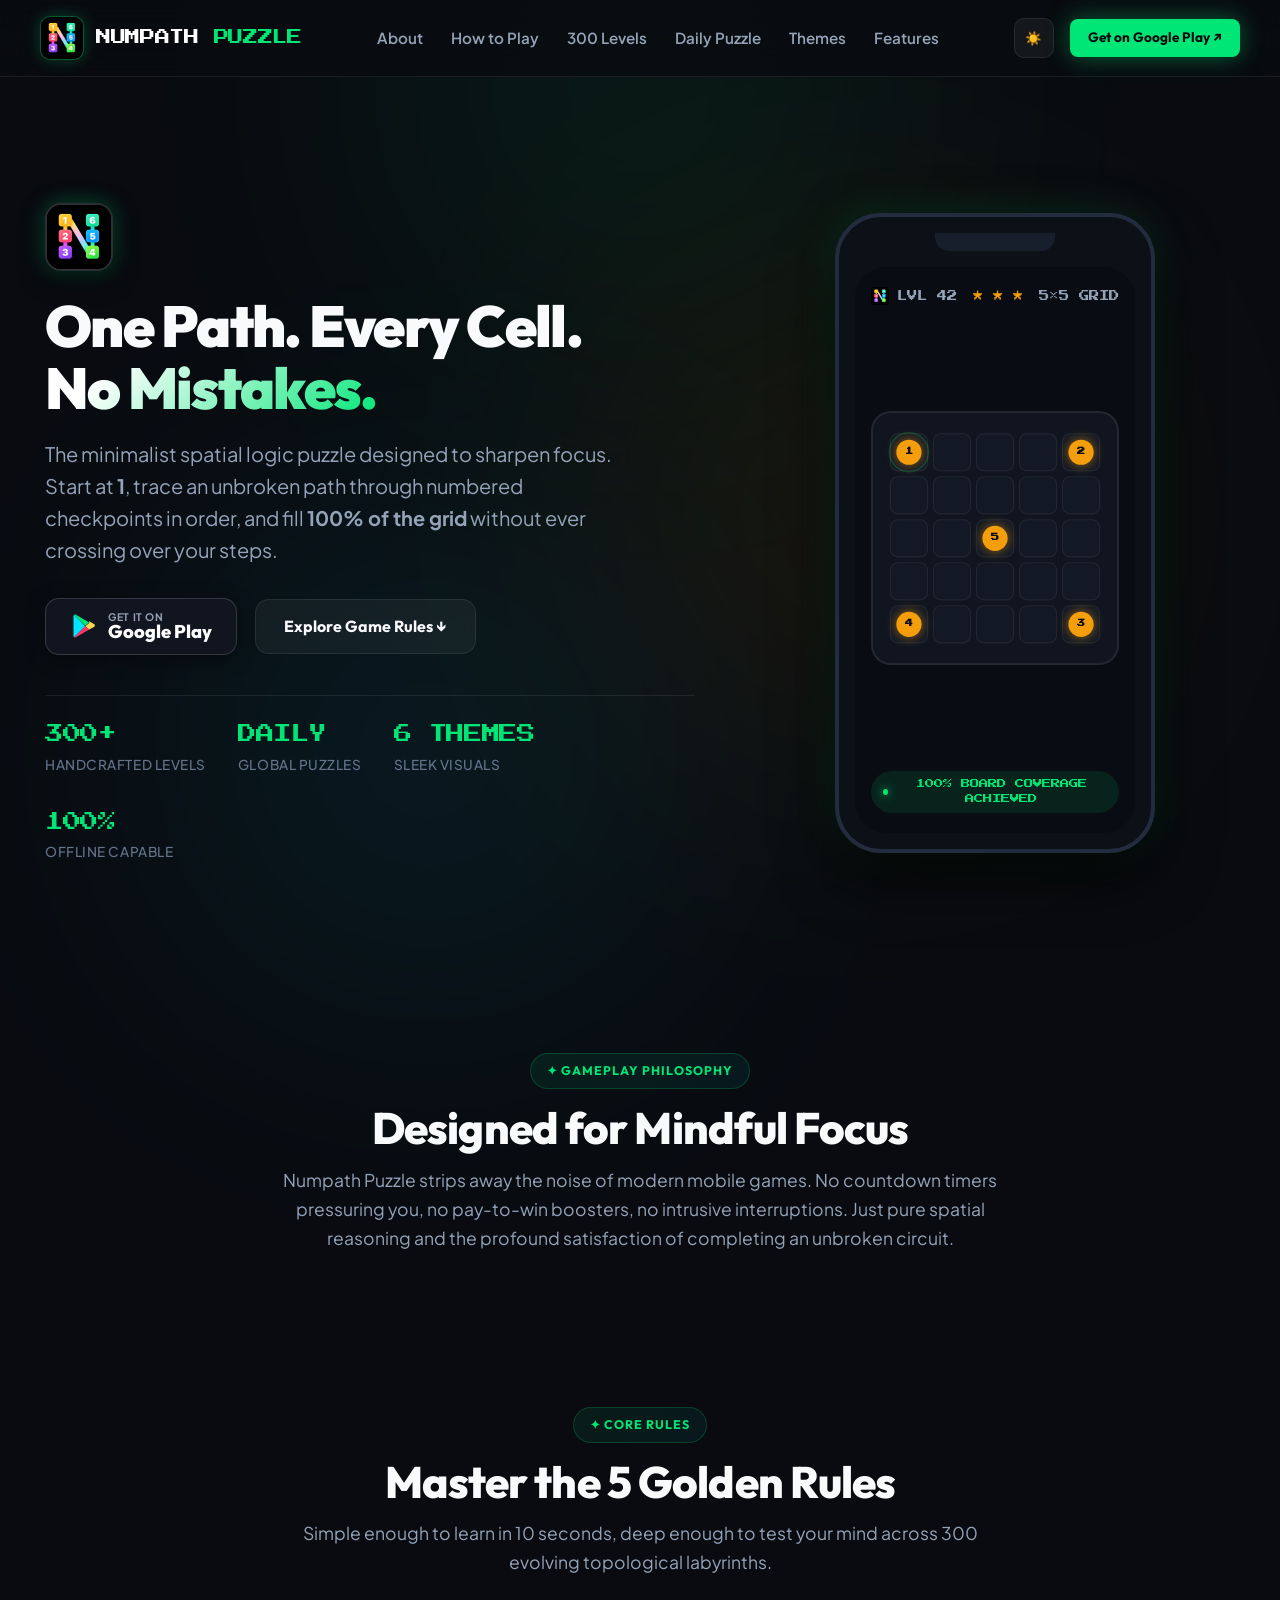
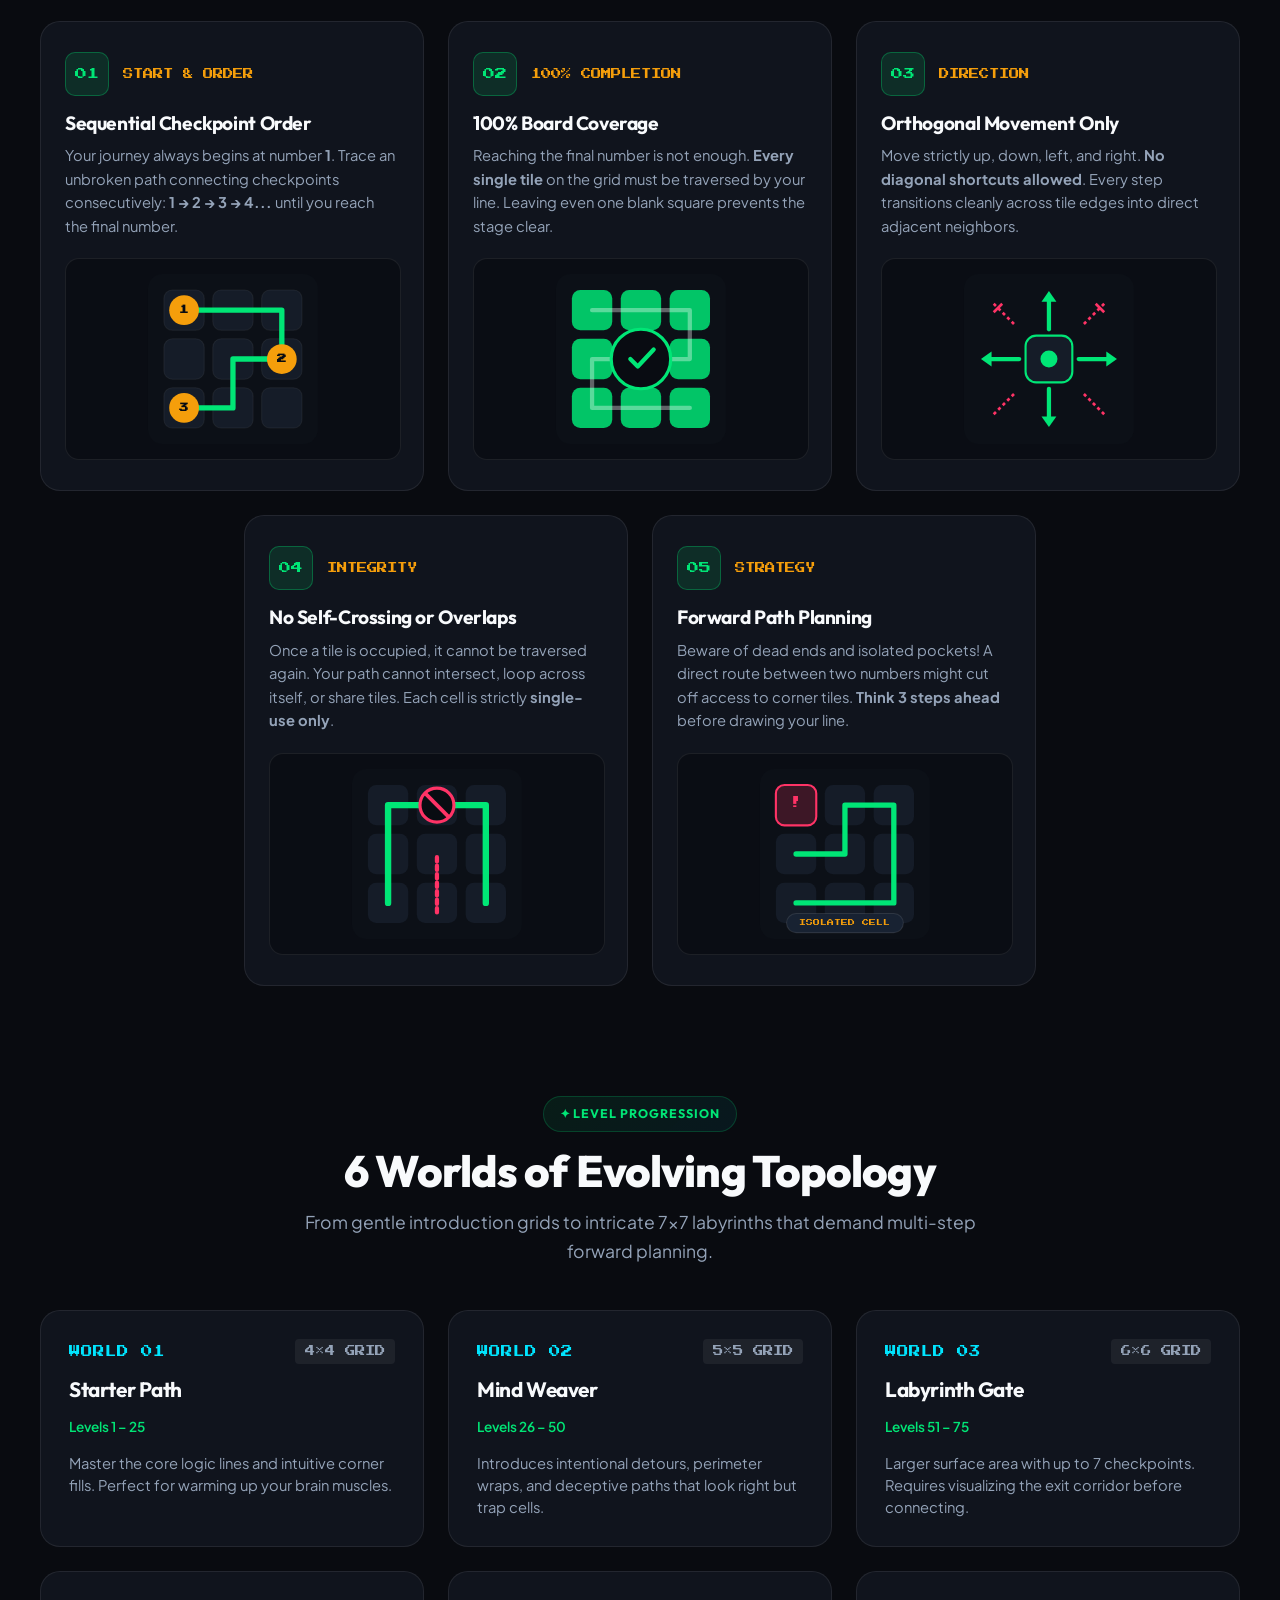
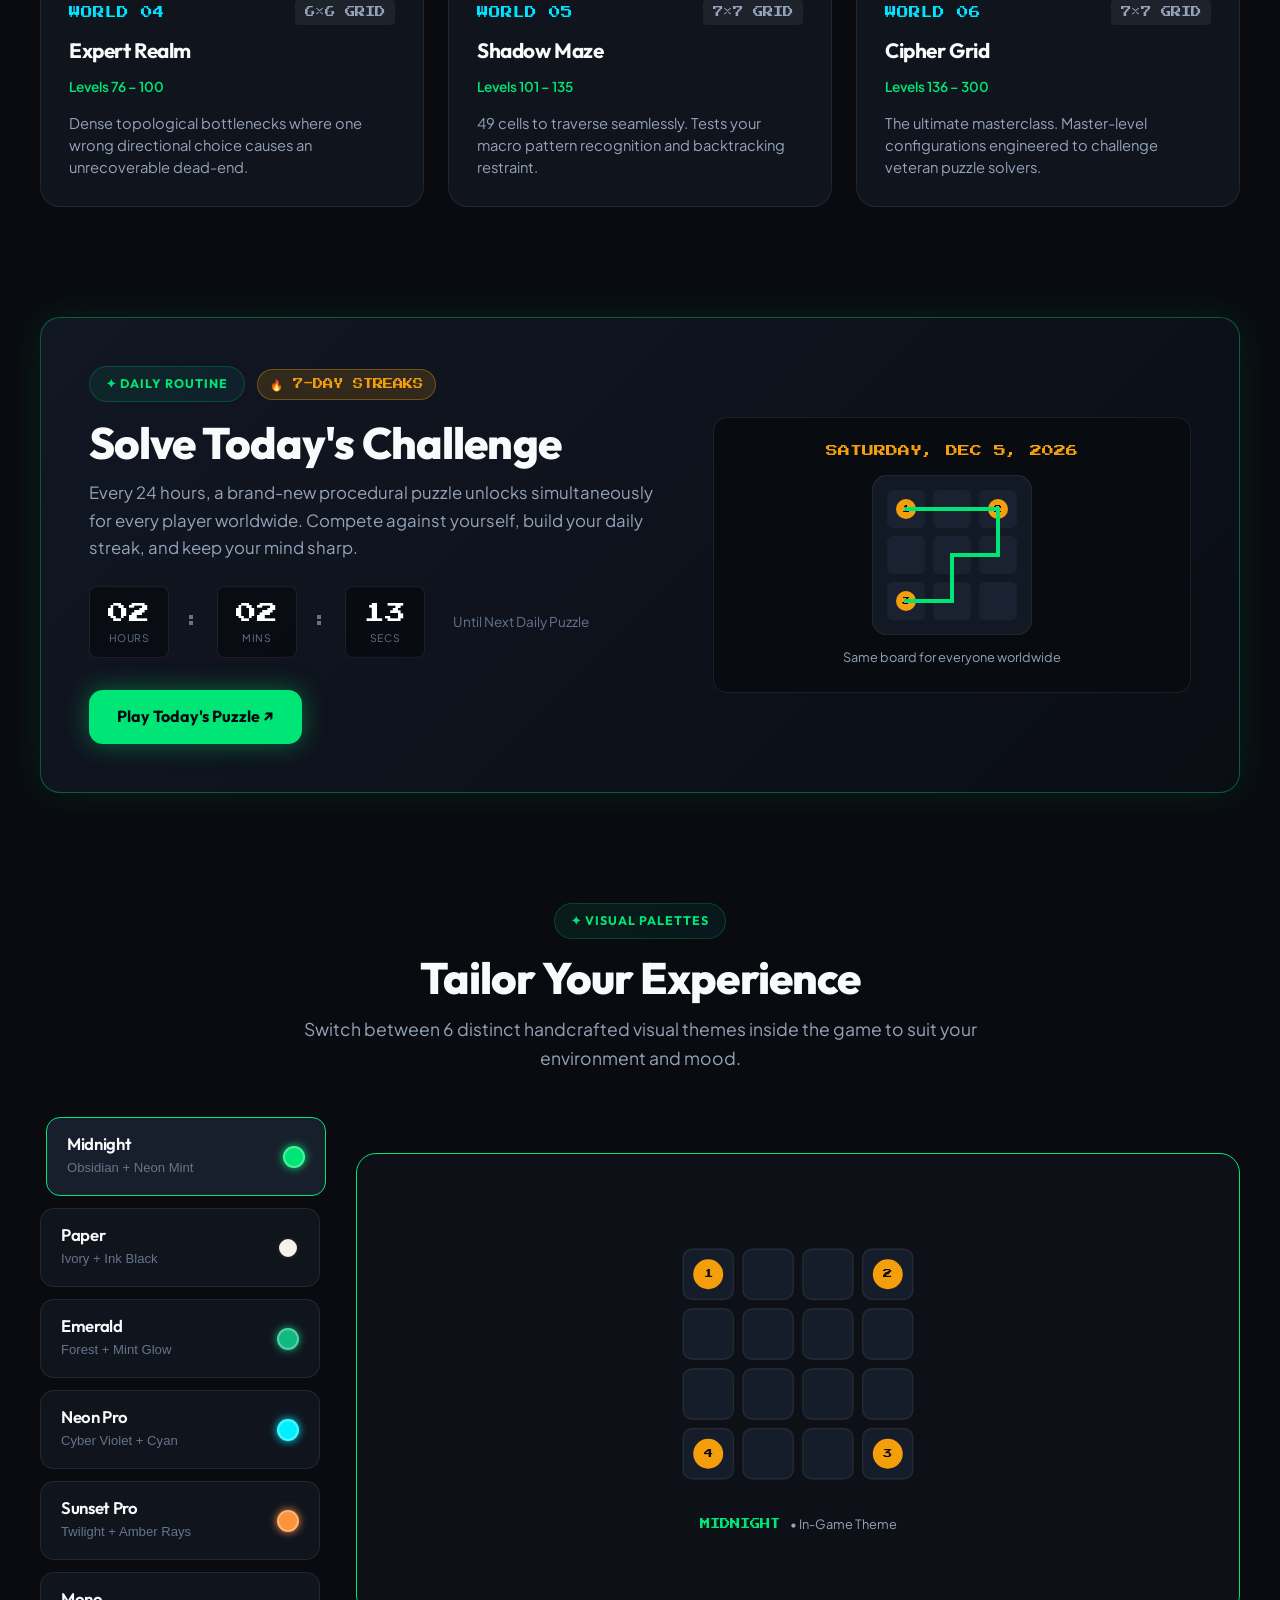
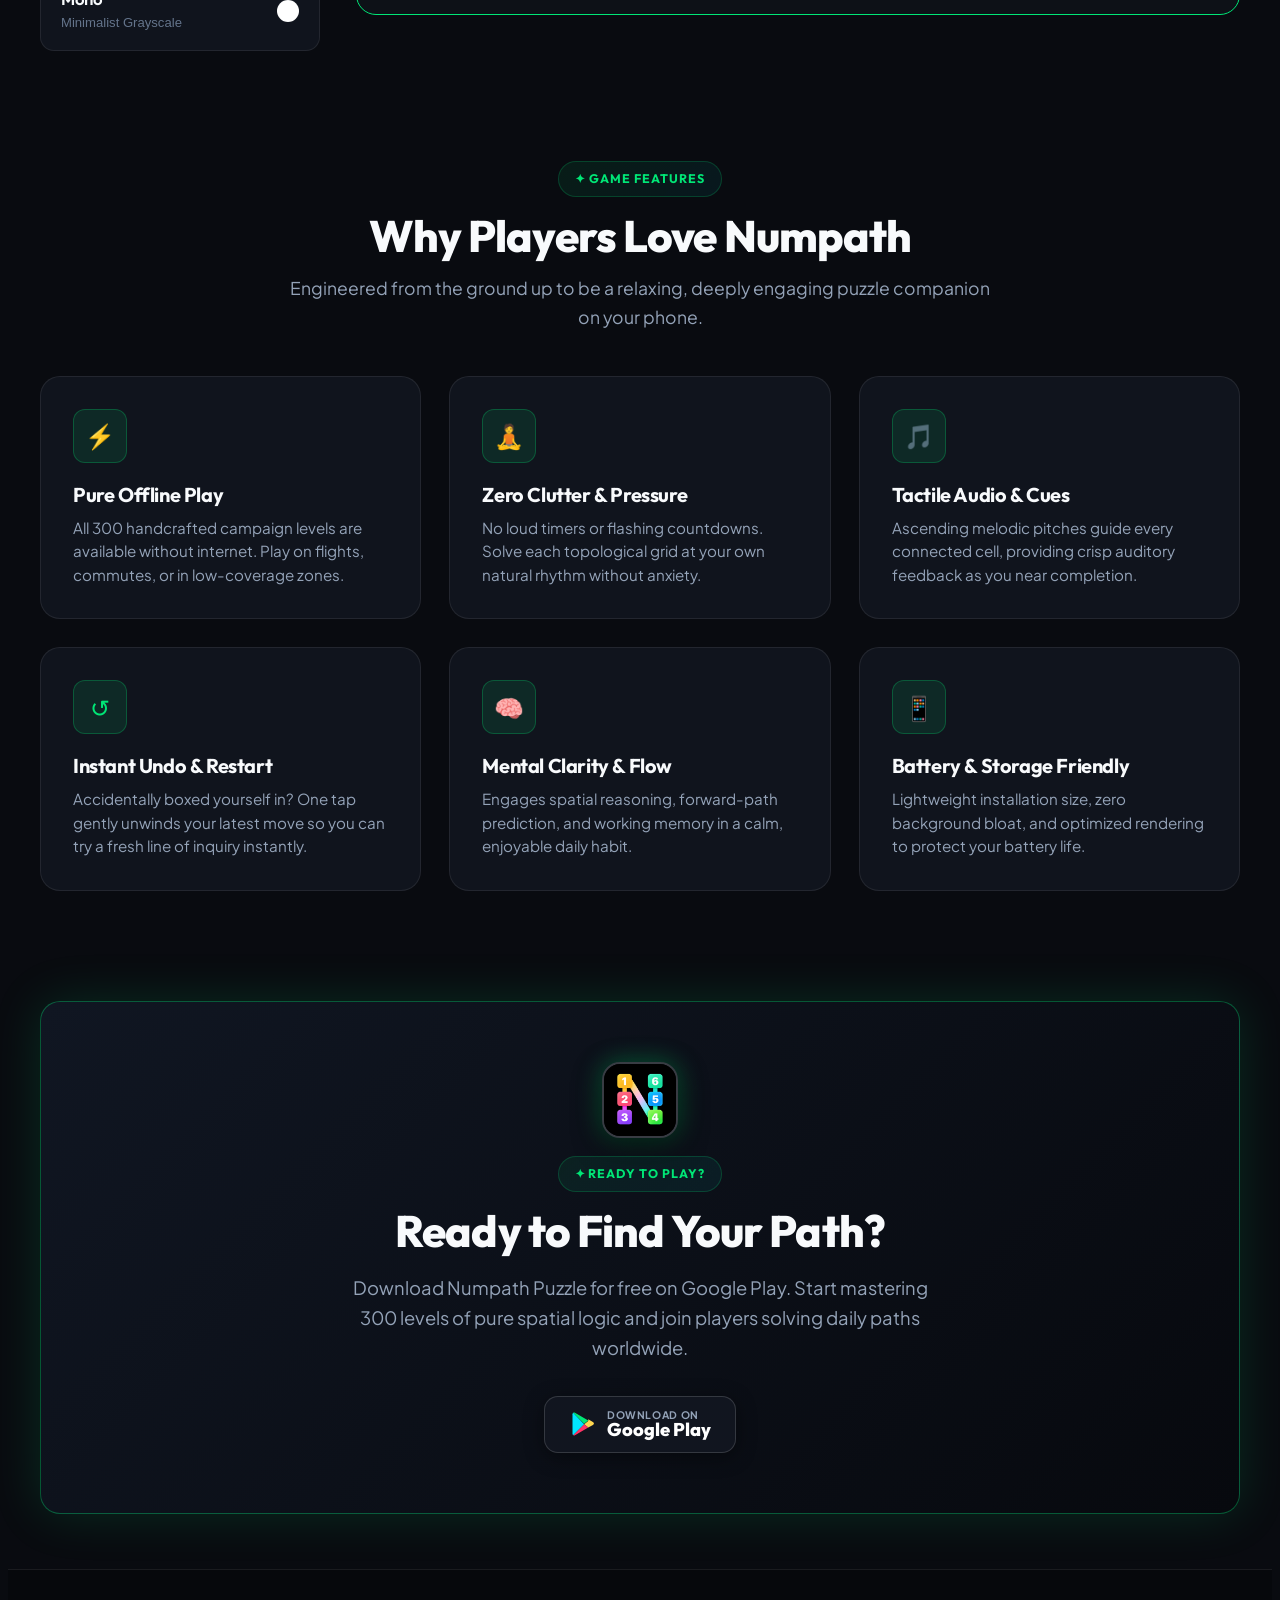
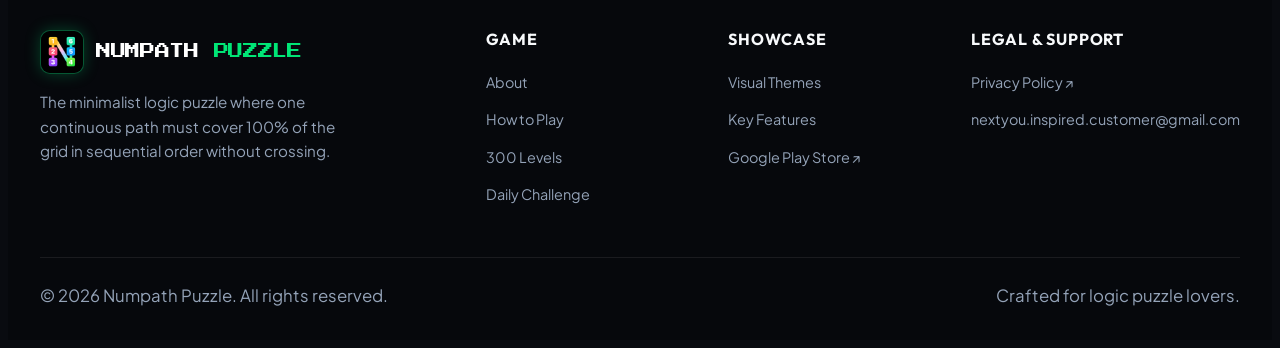
==== commit 1e118c47: "refactor: modularize frontend assets into dedicated CSS and JS files and update HTML pages" ====
--- a/index.html
+++ b/index.html
@@ -96,7 +96,8 @@
         <a href="https://play.google.com/store/apps/details?id=com.aankit.NumpathPuzzle.numpath_puzzle" 
            target="_blank" 
            rel="noopener noreferrer" 
-           class="btn btn-primary nav-cta">
+           class="btn btn-primary nav-cta"
+           data-constant="playStore">
           Get on Google Play ↗
         </a>
         <button class="mobile-toggle" id="mobile-toggle" aria-label="Open Navigation Menu" aria-expanded="false">☰</button>
@@ -113,12 +114,13 @@
       <li><a href="#daily" class="mobile-nav-link">Daily Challenge</a></li>
       <li><a href="#themes" class="mobile-nav-link">Visual Themes</a></li>
       <li><a href="#features" class="mobile-nav-link">Game Features</a></li>
-      <li><a href="privacy.html" class="mobile-nav-link">Privacy Policy</a></li>
+      <li><a href="https://app.notion.com/p/Numpath-Puzzle-Privacy-Policy-3d450ced4a4e8080a553d21c041fedac" target="_blank" rel="noopener noreferrer" class="mobile-nav-link" data-constant="privacy">Privacy Policy ↗</a></li>
     </ul>
     <a href="https://play.google.com/store/apps/details?id=com.aankit.NumpathPuzzle.numpath_puzzle" 
        target="_blank" 
        rel="noopener noreferrer" 
        class="btn btn-primary" 
+       data-constant="playStore"
        style="width: 100%; margin-top: 10px;">
       Download on Google Play ↗
     </a>
@@ -131,20 +133,9 @@
     <section class="hero-section" id="hero">
       <div class="hero-grid">
         <div class="hero-content">
-          <!-- Official App Identity Badge -->
+          <!-- Official App Icon Display -->
           <div class="hero-app-badge">
             <img src="assets/icons/app_icon.png" alt="Numpath Puzzle App Icon" class="hero-app-icon-img">
-            <div>
-              <div class="badge-version" style="margin-bottom: 6px;">
-                <span class="pulse-dot"></span>
-                <span>VERSION 1.0.2 • GOOGLE PLAY</span>
-              </div>
-              <div style="font-family: var(--font-retro); font-size: 0.7rem; color: var(--accent-amber); display: flex; align-items: center; gap: 8px;">
-                <span>★ 4.9 RATING</span>
-                <span style="color: var(--text-muted);">•</span>
-                <span style="color: var(--accent-cyan);">BY AANKIT</span>
-              </div>
-            </div>
           </div>
 
           <h1 class="hero-tagline">
@@ -161,7 +152,8 @@
             <a href="https://play.google.com/store/apps/details?id=com.aankit.NumpathPuzzle.numpath_puzzle" 
                target="_blank" 
                rel="noopener noreferrer" 
-               class="btn btn-playstore">
+               class="btn btn-playstore"
+               data-constant="playStore">
               <svg width="28" height="28" viewBox="0 0 24 24" fill="none" style="flex-shrink: 0;">
                 <path d="M3.6 2.3A1.8 1.8 0 0 0 3 3.6v16.8a1.8 1.8 0 0 0 .6 1.3l9.4-9.4L3.6 2.3z" fill="#00E5FF"/>
                 <path d="M16.5 9.5l-3.5 2.8 3.5 2.8 4-2.3c1.2-.7 1.2-1.9 0-2.6l-4-2.3l0 1.6z" fill="#FFD54F"/>
@@ -234,7 +226,7 @@
     <!-- 2. About Game Overview -->
     <section class="section-wrapper" id="about">
       <div class="section-header">
-        <span class="section-tag">// PURE LOGIC PURSUIT</span>
+        <span class="section-tag">✦ GAMEPLAY PHILOSOPHY</span>
         <h2>Designed for Mindful Focus</h2>
         <p>Numpath Puzzle strips away the noise of modern mobile games. No countdown timers pressuring you, no pay-to-win boosters, no intrusive interruptions. Just pure spatial reasoning and the profound satisfaction of completing an unbroken circuit.</p>
       </div>
@@ -243,77 +235,163 @@
     <!-- 3. Rules Walkthrough Section -->
     <section class="section-wrapper" id="rules">
       <div class="section-header">
-        <span class="section-tag">// GAMEPLAY MECHANICS</span>
-        <h2>The 3 Golden Rules</h2>
-        <p>Simple enough to learn in 10 seconds, deep enough to test your mind across 300 evolving labyrinths.</p>
+        <span class="section-tag">✦ CORE RULES</span>
+        <h2>Master the 5 Golden Rules</h2>
+        <p>Simple enough to learn in 10 seconds, deep enough to test your mind across 300 evolving topological labyrinths.</p>
       </div>
 
       <div class="rules-grid">
         <!-- Rule 1 -->
         <article class="rule-card interactive-hover">
-          <span class="rule-badge">RULE 01</span>
-          <h3 class="rule-title">Start at 1, Connect Sequentially</h3>
+          <div class="rule-header">
+            <span class="rule-number">01</span>
+            <span class="rule-badge">START & ORDER</span>
+          </div>
+          <h3 class="rule-title">Sequential Checkpoint Order</h3>
           <p class="rule-desc">
-            Your journey always begins at number <strong>1</strong>. Trace the path and connect numbered checkpoints consecutively: <strong>1 → 2 → 3 → 4...</strong> until you reach the final number.
+            Your journey always begins at number <strong>1</strong>. Trace an unbroken path connecting checkpoints consecutively: <strong>1 → 2 → 3 → 4...</strong> until you reach the final number.
           </p>
           <div class="rule-visual">
-            <!-- Diagram Rule 1 -->
-            <svg viewBox="0 0 200 120" width="180" height="110">
-              <rect x="20" y="35" width="45" height="45" rx="8" fill="#182232" stroke="rgba(255,255,255,0.1)"/>
-              <circle cx="42.5" cy="57.5" r="14" fill="#F59E0B" />
-              <text x="42.5" y="62" text-anchor="middle" font-family="'Press Start 2P'" font-size="10" fill="#090C12">1</text>
-
-              <path d="M 65 57.5 L 95 57.5" stroke="#00E676" stroke-width="4" stroke-dasharray="6,4"/>
-
-              <rect x="95" y="35" width="45" height="45" rx="8" fill="#182232" stroke="rgba(255,255,255,0.1)"/>
-              <circle cx="117.5" cy="57.5" r="14" fill="#F59E0B" />
-              <text x="117.5" y="62" text-anchor="middle" font-family="'Press Start 2P'" font-size="10" fill="#090C12">2</text>
-
-              <path d="M 140 57.5 L 165 57.5" stroke="#00E676" stroke-width="4" stroke-dasharray="6,4"/>
+            <svg viewBox="0 0 160 160" width="100%" height="100%">
+              <rect width="160" height="160" rx="14" fill="#0C1017"/>
+              <rect x="15" y="15" width="38" height="38" rx="8" fill="#151C28" stroke="rgba(255,255,255,0.06)"/>
+              <rect x="61" y="15" width="38" height="38" rx="8" fill="#151C28" stroke="rgba(255,255,255,0.06)"/>
+              <rect x="107" y="15" width="38" height="38" rx="8" fill="#151C28" stroke="rgba(255,255,255,0.06)"/>
+              <rect x="15" y="61" width="38" height="38" rx="8" fill="#151C28" stroke="rgba(255,255,255,0.06)"/>
+              <rect x="61" y="61" width="38" height="38" rx="8" fill="#151C28" stroke="rgba(255,255,255,0.06)"/>
+              <rect x="107" y="61" width="38" height="38" rx="8" fill="#151C28" stroke="rgba(255,255,255,0.06)"/>
+              <rect x="15" y="107" width="38" height="38" rx="8" fill="#151C28" stroke="rgba(255,255,255,0.06)"/>
+              <rect x="61" y="107" width="38" height="38" rx="8" fill="#151C28" stroke="rgba(255,255,255,0.06)"/>
+              <rect x="107" y="107" width="38" height="38" rx="8" fill="#151C28" stroke="rgba(255,255,255,0.06)"/>
+              <path d="M 34 34 L 126 34 L 126 80 L 80 80 L 80 126 L 34 126" fill="none" stroke="#00E676" stroke-width="5" stroke-linecap="round" stroke-linejoin="round"/>
+              <circle cx="34" cy="34" r="14" fill="#F59E0B"/>
+              <text x="34" y="38" text-anchor="middle" font-family="'Press Start 2P'" font-size="9" fill="#090C12" font-weight="bold">1</text>
+              <circle cx="126" cy="80" r="14" fill="#F59E0B"/>
+              <text x="126" y="84" text-anchor="middle" font-family="'Press Start 2P'" font-size="9" fill="#090C12" font-weight="bold">2</text>
+              <circle cx="34" cy="126" r="14" fill="#F59E0B"/>
+              <text x="34" y="130" text-anchor="middle" font-family="'Press Start 2P'" font-size="9" fill="#090C12" font-weight="bold">3</text>
             </svg>
           </div>
         </article>
 
         <!-- Rule 2 -->
         <article class="rule-card interactive-hover">
-          <span class="rule-badge">RULE 02</span>
-          <h3 class="rule-title">Cover 100% of Every Cell</h3>
+          <div class="rule-header">
+            <span class="rule-number">02</span>
+            <span class="rule-badge">100% COMPLETION</span>
+          </div>
+          <h3 class="rule-title">100% Board Coverage</h3>
           <p class="rule-desc">
-            Reaching the final number is not enough. <strong>Every single tile</strong> on the grid must be traversed by your line. Leaving even one empty square prevents the stage clear.
+            Reaching the final number is not enough. <strong>Every single tile</strong> on the grid must be traversed by your line. Leaving even one blank square prevents the stage clear.
           </p>
           <div class="rule-visual">
-            <!-- Diagram Rule 2 -->
-            <svg viewBox="0 0 140 120" width="140" height="110">
-              <rect x="10" y="10" width="32" height="32" rx="6" fill="#00E676" opacity="0.9"/>
-              <rect x="48" y="10" width="32" height="32" rx="6" fill="#00E676" opacity="0.9"/>
-              <rect x="86" y="10" width="32" height="32" rx="6" fill="#00E676" opacity="0.9"/>
-              <rect x="10" y="48" width="32" height="32" rx="6" fill="#00E676" opacity="0.9"/>
-              <rect x="48" y="48" width="32" height="32" rx="6" fill="#00E676" opacity="0.9"/>
-              <rect x="86" y="48" width="32" height="32" rx="6" fill="#00E676" opacity="0.9"/>
-              <!-- Checkmark icon -->
-              <circle cx="64" cy="48" r="20" fill="#090C12" stroke="#00E676" stroke-width="2"/>
-              <path d="M57 48 L62 53 L71 43" stroke="#00E676" stroke-width="3" fill="none" stroke-linecap="round"/>
+            <svg viewBox="0 0 160 160" width="100%" height="100%">
+              <rect width="160" height="160" rx="14" fill="#0C1017"/>
+              <rect x="15" y="15" width="38" height="38" rx="8" fill="#00E676" opacity="0.85"/>
+              <rect x="61" y="15" width="38" height="38" rx="8" fill="#00E676" opacity="0.85"/>
+              <rect x="107" y="15" width="38" height="38" rx="8" fill="#00E676" opacity="0.85"/>
+              <rect x="15" y="61" width="38" height="38" rx="8" fill="#00E676" opacity="0.85"/>
+              <rect x="61" y="61" width="38" height="38" rx="8" fill="#00E676" opacity="0.85"/>
+              <rect x="107" y="61" width="38" height="38" rx="8" fill="#00E676" opacity="0.85"/>
+              <rect x="15" y="107" width="38" height="38" rx="8" fill="#00E676" opacity="0.85"/>
+              <rect x="61" y="107" width="38" height="38" rx="8" fill="#00E676" opacity="0.85"/>
+              <rect x="107" y="107" width="38" height="38" rx="8" fill="#00E676" opacity="0.85"/>
+              <path d="M 34 34 L 126 34 L 126 80 L 34 80 L 34 126 L 126 126" fill="none" stroke="#FFFFFF" stroke-width="4" stroke-linecap="round" stroke-linejoin="round" opacity="0.35"/>
+              <circle cx="80" cy="80" r="28" fill="#090C12" stroke="#00E676" stroke-width="3"/>
+              <path d="M70 80 L77 87 L92 71" stroke="#00E676" stroke-width="4" fill="none" stroke-linecap="round" stroke-linejoin="round"/>
             </svg>
           </div>
         </article>
 
         <!-- Rule 3 -->
         <article class="rule-card interactive-hover">
-          <span class="rule-badge">RULE 03</span>
-          <h3 class="rule-title">Orthogonal Only, No Crossing</h3>
+          <div class="rule-header">
+            <span class="rule-number">03</span>
+            <span class="rule-badge">DIRECTION</span>
+          </div>
+          <h3 class="rule-title">Orthogonal Movement Only</h3>
           <p class="rule-desc">
-            Move strictly up, down, left, and right. <strong>No diagonal shortcuts</strong>. You cannot cross over an already occupied line or visit any tile more than once.
+            Move strictly up, down, left, and right. <strong>No diagonal shortcuts allowed</strong>. Every step transitions cleanly across tile edges into direct adjacent neighbors.
           </p>
           <div class="rule-visual">
-            <!-- Diagram Rule 3 -->
-            <svg viewBox="0 0 160 120" width="160" height="110">
-              <!-- Orthogonal moves in green -->
-              <path d="M 40 90 L 40 40 L 90 40 L 90 90" fill="none" stroke="#00E676" stroke-width="4" stroke-linecap="round"/>
-              <circle cx="40" cy="90" r="6" fill="#00E676"/>
-              <circle cx="90" cy="90" r="6" fill="#00E676"/>
-              <!-- Diagonal blocked in red -->
-              <line x1="105" y1="40" x2="145" y2="85" stroke="#FF3366" stroke-width="3" stroke-dasharray="4,4"/>
-              <line x1="145" y1="40" x2="105" y2="85" stroke="#FF3366" stroke-width="3"/>
+            <svg viewBox="0 0 160 160" width="100%" height="100%">
+              <rect width="160" height="160" rx="14" fill="#0C1017"/>
+              <rect x="58" y="58" width="44" height="44" rx="10" fill="#151C28" stroke="#00E676" stroke-width="2"/>
+              <circle cx="80" cy="80" r="8" fill="#00E676"/>
+              <line x1="80" y1="52" x2="80" y2="24" stroke="#00E676" stroke-width="4" stroke-linecap="round"/>
+              <polygon points="80,16 73,26 87,26" fill="#00E676"/>
+              <line x1="80" y1="108" x2="80" y2="136" stroke="#00E676" stroke-width="4" stroke-linecap="round"/>
+              <polygon points="80,144 73,134 87,134" fill="#00E676"/>
+              <line x1="52" y1="80" x2="24" y2="80" stroke="#00E676" stroke-width="4" stroke-linecap="round"/>
+              <polygon points="16,80 26,73 26,87" fill="#00E676"/>
+              <line x1="108" y1="80" x2="136" y2="80" stroke="#00E676" stroke-width="4" stroke-linecap="round"/>
+              <polygon points="144,80 134,73 134,87" fill="#00E676"/>
+              <line x1="28" y1="28" x2="48" y2="48" stroke="#FF3366" stroke-width="2.5" stroke-dasharray="3,3"/>
+              <line x1="28" y1="36" x2="36" y2="28" stroke="#FF3366" stroke-width="2.5"/>
+              <line x1="132" y1="28" x2="112" y2="48" stroke="#FF3366" stroke-width="2.5" stroke-dasharray="3,3"/>
+              <line x1="124" y1="28" x2="132" y2="36" stroke="#FF3366" stroke-width="2.5"/>
+              <line x1="28" y1="132" x2="48" y2="112" stroke="#FF3366" stroke-width="2.5" stroke-dasharray="3,3"/>
+              <line x1="132" y1="132" x2="112" y2="112" stroke="#FF3366" stroke-width="2.5" stroke-dasharray="3,3"/>
+            </svg>
+          </div>
+        </article>
+
+        <!-- Rule 4 -->
+        <article class="rule-card interactive-hover">
+          <div class="rule-header">
+            <span class="rule-number">04</span>
+            <span class="rule-badge">INTEGRITY</span>
+          </div>
+          <h3 class="rule-title">No Self-Crossing or Overlaps</h3>
+          <p class="rule-desc">
+            Once a tile is occupied, it cannot be traversed again. Your path cannot intersect, loop across itself, or share tiles. Each cell is strictly <strong>single-use only</strong>.
+          </p>
+          <div class="rule-visual">
+            <svg viewBox="0 0 160 160" width="100%" height="100%">
+              <rect width="160" height="160" rx="14" fill="#0C1017"/>
+              <rect x="15" y="15" width="38" height="38" rx="8" fill="#151C28"/>
+              <rect x="61" y="15" width="38" height="38" rx="8" fill="#151C28"/>
+              <rect x="107" y="15" width="38" height="38" rx="8" fill="#151C28"/>
+              <rect x="15" y="61" width="38" height="38" rx="8" fill="#151C28"/>
+              <rect x="61" y="61" width="38" height="38" rx="8" fill="#151C28"/>
+              <rect x="107" y="61" width="38" height="38" rx="8" fill="#151C28"/>
+              <rect x="15" y="107" width="38" height="38" rx="8" fill="#151C28"/>
+              <rect x="61" y="107" width="38" height="38" rx="8" fill="#151C28"/>
+              <rect x="107" y="107" width="38" height="38" rx="8" fill="#151C28"/>
+              <path d="M 34 126 L 34 34 L 126 34 L 126 126" fill="none" stroke="#00E676" stroke-width="6" stroke-linecap="round" stroke-linejoin="round"/>
+              <path d="M 80 135 L 80 80" fill="none" stroke="#FF3366" stroke-width="4" stroke-linecap="round" stroke-dasharray="4,4"/>
+              <circle cx="80" cy="34" r="16" fill="#090C12" stroke="#FF3366" stroke-width="3"/>
+              <line x1="69" y1="23" x2="91" y2="45" stroke="#FF3366" stroke-width="3.5"/>
+            </svg>
+          </div>
+        </article>
+
+        <!-- Rule 5 -->
+        <article class="rule-card interactive-hover">
+          <div class="rule-header">
+            <span class="rule-number">05</span>
+            <span class="rule-badge">STRATEGY</span>
+          </div>
+          <h3 class="rule-title">Forward Path Planning</h3>
+          <p class="rule-desc">
+            Beware of dead ends and isolated pockets! A direct route between two numbers might cut off access to corner tiles. <strong>Think 3 steps ahead</strong> before drawing your line.
+          </p>
+          <div class="rule-visual">
+            <svg viewBox="0 0 160 160" width="100%" height="100%">
+              <rect width="160" height="160" rx="14" fill="#0C1017"/>
+              <rect x="15" y="15" width="38" height="38" rx="8" fill="rgba(255, 51, 102, 0.2)" stroke="#FF3366" stroke-width="2"/>
+              <text x="34" y="38" text-anchor="middle" font-family="'Press Start 2P'" font-size="12" fill="#FF3366">!</text>
+              <rect x="61" y="15" width="38" height="38" rx="8" fill="#151C28"/>
+              <rect x="107" y="15" width="38" height="38" rx="8" fill="#151C28"/>
+              <rect x="15" y="61" width="38" height="38" rx="8" fill="#151C28"/>
+              <rect x="61" y="61" width="38" height="38" rx="8" fill="#151C28"/>
+              <rect x="107" y="61" width="38" height="38" rx="8" fill="#151C28"/>
+              <rect x="15" y="107" width="38" height="38" rx="8" fill="#151C28"/>
+              <rect x="61" y="107" width="38" height="38" rx="8" fill="#151C28"/>
+              <rect x="107" y="107" width="38" height="38" rx="8" fill="#151C28"/>
+              <path d="M 34 80 L 80 80 L 80 34 L 126 34 L 126 126 L 34 126" fill="none" stroke="#00E676" stroke-width="5" stroke-linecap="round" stroke-linejoin="round"/>
+              <rect x="25" y="136" width="110" height="18" rx="9" fill="#182232" stroke="rgba(255,255,255,0.1)"/>
+              <text x="80" y="148" text-anchor="middle" font-family="'Press Start 2P'" font-size="6.5" fill="#F59E0B">ISOLATED CELL</text>
             </svg>
           </div>
         </article>
@@ -323,7 +401,7 @@
     <!-- 4. World Difficulty Progression -->
     <section class="section-wrapper" id="worlds">
       <div class="section-header">
-        <span class="section-tag">// 300 HANDCRAFTED CHALLENGES</span>
+        <span class="section-tag">✦ LEVEL PROGRESSION</span>
         <h2>6 Worlds of Evolving Topology</h2>
         <p>From gentle introduction grids to intricate 7×7 labyrinths that demand multi-step forward planning.</p>
       </div>
@@ -402,7 +480,7 @@
       <div class="daily-box">
         <div>
           <div class="daily-badge-strip">
-            <span class="section-tag" style="margin-bottom: 0;">// DAILY GLOBAL PUZZLE</span>
+            <span class="section-tag" style="margin-bottom: 0;">✦ DAILY ROUTINE</span>
             <span class="streak-flame-chip">🔥 7-DAY STREAKS</span>
           </div>
 
@@ -433,7 +511,8 @@
 
           <a href="https://play.google.com/store/apps/details?id=com.aankit.NumpathPuzzle.numpath_puzzle" 
              id="daily-deep-link" 
-             class="btn btn-primary">
+             class="btn btn-primary"
+             data-constant="playStore">
             Play Today's Puzzle ↗
           </a>
         </div>
@@ -478,7 +557,7 @@
     <!-- 6. In-Game Visual Themes Showcase -->
     <section class="section-wrapper" id="themes">
       <div class="section-header">
-        <span class="section-tag">// AESTHETICS & CUSTOMIZATION</span>
+        <span class="section-tag">✦ VISUAL PALETTES</span>
         <h2>Tailor Your Experience</h2>
         <p>Switch between 6 distinct handcrafted visual themes inside the game to suit your environment and mood.</p>
       </div>
@@ -545,7 +624,7 @@
     <!-- 7. Core Features Grid -->
     <section class="section-wrapper" id="features">
       <div class="section-header">
-        <span class="section-tag">// BUILT WITH CRAFTSMANSHIP</span>
+        <span class="section-tag">✦ GAME FEATURES</span>
         <h2>Why Players Love Numpath</h2>
         <p>Engineered from the ground up to be a relaxing, deeply engaging puzzle companion on your phone.</p>
       </div>
@@ -595,65 +674,32 @@
       </div>
     </section>
 
-    <!-- 8. Final CTA Banner with Google Play & QR Code -->
+    <!-- 8. Final CTA Banner — Centered, No QR -->
     <section class="section-wrapper" id="download">
       <div class="cta-banner">
-        <div class="cta-left">
-          <img src="assets/icons/app_icon.png" alt="Numpath Puzzle App Icon" class="cta-app-icon-img">
-          <span class="section-tag" style="background: rgba(0, 230, 118, 0.15);">// START PLAYING TODAY</span>
-          <h2>Ready to Find Your Path?</h2>
-          <p>
-            Download Numpath Puzzle for free on Google Play. Start mastering 300 levels of pure spatial logic and join players solving daily paths worldwide.
-          </p>
-
-          <a href="https://play.google.com/store/apps/details?id=com.aankit.NumpathPuzzle.numpath_puzzle" 
-             target="_blank" 
-             rel="noopener noreferrer" 
-             class="btn btn-playstore">
-            <svg width="28" height="28" viewBox="0 0 24 24" fill="none" style="flex-shrink: 0;">
-              <path d="M3.6 2.3A1.8 1.8 0 0 0 3 3.6v16.8a1.8 1.8 0 0 0 .6 1.3l9.4-9.4L3.6 2.3z" fill="#00E5FF"/>
-              <path d="M16.5 9.5l-3.5 2.8 3.5 2.8 4-2.3c1.2-.7 1.2-1.9 0-2.6l-4-2.3l0 1.6z" fill="#FFD54F"/>
-              <path d="M13 12.3L3.6 21.7c.4.2 1 .2 1.5-.1l11.4-6.5l-3.5-2.8z" fill="#FF3366"/>
-              <path d="M16.5 8.9L5.1 2.4c-.5-.3-1.1-.3-1.5-.1L13 11.7l3.5-2.8z" fill="#00E676"/>
-            </svg>
-            <div class="btn-playstore-content">
-              <span class="btn-playstore-small">DOWNLOAD ON</span>
-              <span class="btn-playstore-title">Google Play</span>
-            </div>
-          </a>
-        </div>
-
-        <div class="cta-right">
-          <div class="qr-code-box" title="Scan with phone camera to download">
-            <!-- Clean SVG QR Code Representation -->
-            <svg viewBox="0 0 100 100" width="120" height="120">
-              <!-- Corner 1 (Top Left) -->
-              <rect x="10" y="10" width="28" height="28" fill="#090C12" rx="4"/>
-              <rect x="16" y="16" width="16" height="16" fill="#FFFFFF"/>
-              <rect x="20" y="20" width="8" height="8" fill="#090C12"/>
-              <!-- Corner 2 (Top Right) -->
-              <rect x="62" y="10" width="28" height="28" fill="#090C12" rx="4"/>
-              <rect x="68" y="16" width="16" height="16" fill="#FFFFFF"/>
-              <rect x="72" y="20" width="8" height="8" fill="#090C12"/>
-              <!-- Corner 3 (Bottom Left) -->
-              <rect x="10" y="62" width="28" height="28" fill="#090C12" rx="4"/>
-              <rect x="16" y="68" width="16" height="16" fill="#FFFFFF"/>
-              <rect x="20" y="72" width="8" height="8" fill="#090C12"/>
-              <!-- Center & Data bits -->
-              <rect x="44" y="12" width="10" height="8" fill="#090C12"/>
-              <rect x="44" y="26" width="10" height="12" fill="#090C12"/>
-              <rect x="12" y="44" width="8" height="12" fill="#090C12"/>
-              <rect x="26" y="44" width="12" height="8" fill="#090C12"/>
-              <rect x="44" y="44" width="12" height="12" fill="#00E676"/>
-              <rect x="62" y="44" width="10" height="8" fill="#090C12"/>
-              <rect x="78" y="44" width="12" height="12" fill="#090C12"/>
-              <rect x="44" y="62" width="8" height="14" fill="#090C12"/>
-              <rect x="62" y="62" width="14" height="8" fill="#090C12"/>
-              <rect x="62" y="76" width="26" height="14" fill="#090C12"/>
-            </svg>
-          </div>
-          <span class="qr-label">SCAN TO OPEN PLAY STORE</span>
-        </div>
+        <img src="assets/icons/app_icon.png" alt="Numpath Puzzle App Icon" class="cta-app-icon-img">
+        <span class="section-tag">✦ READY TO PLAY?</span>
+        <h2>Ready to Find Your Path?</h2>
+        <p>
+          Download Numpath Puzzle for free on Google Play. Start mastering 300 levels of pure spatial logic and join players solving daily paths worldwide.
+        </p>
+
+        <a href="https://play.google.com/store/apps/details?id=com.aankit.NumpathPuzzle.numpath_puzzle" 
+           target="_blank" 
+           rel="noopener noreferrer" 
+           class="btn btn-playstore"
+           data-constant="playStore">
+          <svg width="28" height="28" viewBox="0 0 24 24" fill="none" style="flex-shrink: 0;">
+            <path d="M3.6 2.3A1.8 1.8 0 0 0 3 3.6v16.8a1.8 1.8 0 0 0 .6 1.3l9.4-9.4L3.6 2.3z" fill="#00E5FF"/>
+            <path d="M16.5 9.5l-3.5 2.8 3.5 2.8 4-2.3c1.2-.7 1.2-1.9 0-2.6l-4-2.3l0 1.6z" fill="#FFD54F"/>
+            <path d="M13 12.3L3.6 21.7c.4.2 1 .2 1.5-.1l11.4-6.5l-3.5-2.8z" fill="#FF3366"/>
+            <path d="M16.5 8.9L5.1 2.4c-.5-.3-1.1-.3-1.5-.1L13 11.7l3.5-2.8z" fill="#00E676"/>
+          </svg>
+          <div class="btn-playstore-content">
+            <span class="btn-playstore-small">DOWNLOAD ON</span>
+            <span class="btn-playstore-title">Google Play</span>
+          </div>
+        </a>
       </div>
     </section>
 
@@ -687,30 +733,31 @@
         <ul class="footer-links">
           <li><a href="#themes">Visual Themes</a></li>
           <li><a href="#features">Key Features</a></li>
-          <li><a href="https://play.google.com/store/apps/details?id=com.aankit.NumpathPuzzle.numpath_puzzle" target="_blank" rel="noopener noreferrer">Google Play Store ↗</a></li>
+          <li><a href="https://play.google.com/store/apps/details?id=com.aankit.NumpathPuzzle.numpath_puzzle" target="_blank" rel="noopener noreferrer" data-constant="playStore">Google Play Store ↗</a></li>
         </ul>
       </div>
 
       <div class="footer-col">
-        <h5>Legal & Safety</h5>
+        <h5>Legal & Support</h5>
         <ul class="footer-links">
-          <li><a href="privacy.html">Privacy Policy</a></li>
-          <li><a href="terms.html">Terms of Service</a></li>
-          <li><a href="mailto:support@numpathpuzzle.com">Support Contact</a></li>
+          <li><a href="https://app.notion.com/p/Numpath-Puzzle-Privacy-Policy-3d450ced4a4e8080a553d21c041fedac" target="_blank" rel="noopener noreferrer" data-constant="privacy">Privacy Policy ↗</a></li>
+          <li><a href="mailto:nextyou.inspired.customer@gmail.com" data-constant="support">nextyou.inspired.customer@gmail.com</a></li>
         </ul>
       </div>
     </div>
 
     <div class="footer-bottom">
-      <p>© 2026 Numpath Puzzle. Package ID: <code>com.aankit.NumpathPuzzle.numpath_puzzle</code>. All rights reserved.</p>
+      <p>© 2026 Numpath Puzzle. All rights reserved.</p>
       <p>Crafted for logic puzzle lovers.</p>
     </div>
   </footer>
 
   <!-- Scripts -->
+  <script src="js/constants.js"></script>
   <script src="js/board-preview.js"></script>
   <script src="js/theme-showcase.js"></script>
   <script src="js/daily-card.js"></script>
   <script src="js/app.js"></script>
 </body>
 </html>
+
--- a/css/typography.css
+++ b/css/typography.css
@@ -101,19 +101,4 @@
   color: var(--accent-mint);
   font-weight: 600;
 }
-
-.section-tag {
-  display: inline-flex;
-  align-items: center;
-  gap: 8px;
-  background: rgba(0, 230, 118, 0.1);
-  border: 1px solid rgba(0, 230, 118, 0.25);
-  color: var(--accent-mint);
-  font-family: var(--font-retro);
-  font-size: 0.65rem;
-  padding: 6px 14px;
-  border-radius: var(--radius-full);
-  margin-bottom: 16px;
-  text-transform: uppercase;
-  letter-spacing: 0.05em;
 }
--- a/css/sections.css
+++ b/css/sections.css
@@ -6,18 +6,36 @@
   position: relative;
   max-width: var(--max-width);
   margin: 0 auto;
-  padding: 100px 24px;
+  padding: 55px 24px;
 }
 
 .section-header {
   text-align: center;
   max-width: 720px;
-  margin: 0 auto 60px;
+  margin: 0 auto 44px;
 }
 
 .section-header p {
-  margin-top: 14px;
-  font-size: 1.15rem;
+  margin-top: 12px;
+  font-size: 1.1rem;
+}
+
+/* Modern Section Tag Chips */
+.section-tag {
+  display: inline-flex;
+  align-items: center;
+  gap: 8px;
+  background: linear-gradient(135deg, rgba(0, 230, 118, 0.08) 0%, rgba(0, 229, 255, 0.06) 100%);
+  border: 1px solid rgba(0, 230, 118, 0.2);
+  color: var(--accent-mint);
+  font-family: var(--font-display);
+  font-size: 0.78rem;
+  font-weight: 700;
+  padding: 7px 16px;
+  border-radius: var(--radius-full);
+  margin-bottom: 14px;
+  text-transform: uppercase;
+  letter-spacing: 0.08em;
 }
 
 /* =========================================
@@ -28,7 +46,7 @@
   min-height: 90vh;
   display: flex;
   align-items: center;
-  padding: 140px 24px 80px;
+  padding: 120px 24px 60px;
   overflow: hidden;
 }
 
@@ -52,14 +70,14 @@
 .hero-tagline {
   font-size: clamp(2.4rem, 4.5vw, 4rem);
   letter-spacing: -0.03em;
-  margin-bottom: 20px;
+  margin-bottom: 18px;
 }
 
 .hero-description {
   font-size: clamp(1.05rem, 1.8vw, 1.25rem);
   color: var(--text-secondary);
   line-height: 1.6;
-  margin-bottom: 36px;
+  margin-bottom: 32px;
   max-width: 580px;
 }
 
@@ -68,7 +86,7 @@
   align-items: center;
   flex-wrap: wrap;
   gap: 18px;
-  margin-bottom: 48px;
+  margin-bottom: 40px;
 }
 
 .hero-stats-strip {
@@ -189,47 +207,85 @@
 }
 
 /* =========================================
-   2. Rules Walkthrough Section
+   2. Rules Walkthrough Section — 5 Rules
    ========================================= */
 .rules-grid {
   display: grid;
-  grid-template-columns: repeat(3, 1fr);
-  gap: 30px;
+  grid-template-columns: repeat(6, 1fr);
+  gap: 24px;
 }
 
 .rule-card {
-  padding: 36px 28px;
+  grid-column: span 2;
+  padding: 30px 24px;
   display: flex;
   flex-direction: column;
   border-radius: var(--radius-lg);
   position: relative;
   background: var(--bg-surface);
   border: 1px solid var(--border-subtle);
+  transition: all var(--transition-normal);
+}
+
+/* Last two rules symmetrically centered on row 2 */
+.rules-grid .rule-card:nth-child(4) {
+  grid-column: 2 / span 2;
+}
+.rules-grid .rule-card:nth-child(5) {
+  grid-column: 4 / span 2;
+}
+
+.rule-card:hover {
+  border-color: var(--border-light);
+  box-shadow: var(--shadow-md);
+  transform: translateY(-3px);
+}
+
+.rule-header {
+  display: flex;
+  align-items: center;
+  gap: 14px;
+  margin-bottom: 16px;
+}
+
+.rule-number {
+  width: 42px;
+  height: 42px;
+  background: rgba(0, 230, 118, 0.12);
+  border: 1px solid rgba(0, 230, 118, 0.3);
+  border-radius: 10px;
+  display: flex;
+  align-items: center;
+  justify-content: center;
+  font-family: var(--font-retro);
+  font-size: 0.75rem;
+  color: var(--accent-mint);
+  flex-shrink: 0;
 }
 
 .rule-badge {
   font-family: var(--font-retro);
-  font-size: 0.7rem;
+  font-size: 0.65rem;
   color: var(--accent-amber);
-  margin-bottom: 18px;
 }
 
 .rule-title {
-  font-size: 1.35rem;
-  margin-bottom: 14px;
+  font-size: 1.2rem;
+  margin-bottom: 10px;
   color: var(--text-primary);
 }
 
 .rule-desc {
-  font-size: 0.95rem;
+  font-size: 0.92rem;
   color: var(--text-secondary);
   line-height: 1.6;
-  margin-bottom: 24px;
+  margin-bottom: 20px;
 }
 
 .rule-visual {
   width: 100%;
-  height: 180px;
+  aspect-ratio: 1 / 1;
+  max-height: 200px;
   background: #0A0D14;
   border: 1px solid var(--border-subtle);
   border-radius: var(--radius-md);
@@ -239,6 +295,11 @@
   position: relative;
   overflow: hidden;
   margin-top: auto;
+}
+
+.rule-visual svg {
+  width: 85%;
+  height: 85%;
 }
 
 /* =========================================
@@ -499,65 +560,28 @@
 }
 
 /* =========================================
-   7. Final CTA Banner with QR Code
+   7. Final CTA Banner — Centered, No QR
    ========================================= */
 .cta-banner {
   background: linear-gradient(135deg, #101622 0%, #07090E 100%);
   border: 1px solid var(--border-neon);
   border-radius: var(--radius-lg);
   padding: 60px 48px;
-  display: grid;
-  grid-template-columns: 1.2fr 0.8fr;
-  gap: 40px;
-  align-items: center;
+  display: flex;
+  flex-direction: column;
+  align-items: center;
+  text-align: center;
   position: relative;
   overflow: hidden;
   box-shadow: 0 0 50px rgba(0, 230, 118, 0.15);
 }
 
-.cta-left h2 {
+.cta-banner h2 {
   margin-bottom: 16px;
 }
 
-.cta-left p {
+.cta-banner p {
   font-size: 1.15rem;
   margin-bottom: 32px;
-  max-width: 520px;
-}
-
-.cta-right {
-  display: flex;
-  flex-direction: column;
-  align-items: center;
-  justify-content: center;
-  background: rgba(0, 0, 0, 0.35);
-  border: 1px solid var(--border-subtle);
-  border-radius: var(--radius-md);
-  padding: 30px;
-  text-align: center;
-}
-
-.qr-code-box {
-  width: 140px;
-  height: 140px;
-  background: #FFFFFF;
-  border-radius: 12px;
-  padding: 10px;
-  box-sizing: border-box;
-  margin-bottom: 14px;
-  display: flex;
-  align-items: center;
-  justify-content: center;
-}
-
-.qr-code-box svg {
-  width: 100%;
-  height: 100%;
-}
-
-.qr-label {
-  font-family: var(--font-retro);
-  font-size: 0.65rem;
-  color: var(--text-secondary);
-  letter-spacing: 0.03em;
-}
+  max-width: 580px;
+}
--- a/css/responsive.css
+++ b/css/responsive.css
@@ -75,7 +75,19 @@
   }
 
   .rules-grid {
-    grid-template-columns: 1fr;
+    grid-template-columns: repeat(2, 1fr);
+  }
+
+  .rules-grid .rule-card {
+    grid-column: span 1;
+  }
+
+  .rules-grid .rule-card:nth-child(4) {
+    grid-column: span 1;
+  }
+
+  .rules-grid .rule-card:nth-child(5) {
+    grid-column: 1 / -1;
   }
 
   .worlds-grid {
@@ -101,16 +113,7 @@
   }
 
   .cta-banner {
-    grid-template-columns: 1fr;
-    text-align: center;
-  }
-
-  .cta-left p {
-    margin: 0 auto 32px;
-  }
-
-  .cta-left .btn-playstore {
-    margin: 0 auto;
+    padding: 48px 32px;
   }
 
   .footer-container {
@@ -129,7 +132,17 @@
   }
 
   .section-wrapper {
-    padding: 70px 18px;
+    padding: 40px 18px;
+  }
+
+  .rules-grid {
+    grid-template-columns: 1fr;
+  }
+
+  .rules-grid .rule-card,
+  .rules-grid .rule-card:nth-child(4),
+  .rules-grid .rule-card:nth-child(5) {
+    grid-column: auto;
   }
 
   .hero-section {
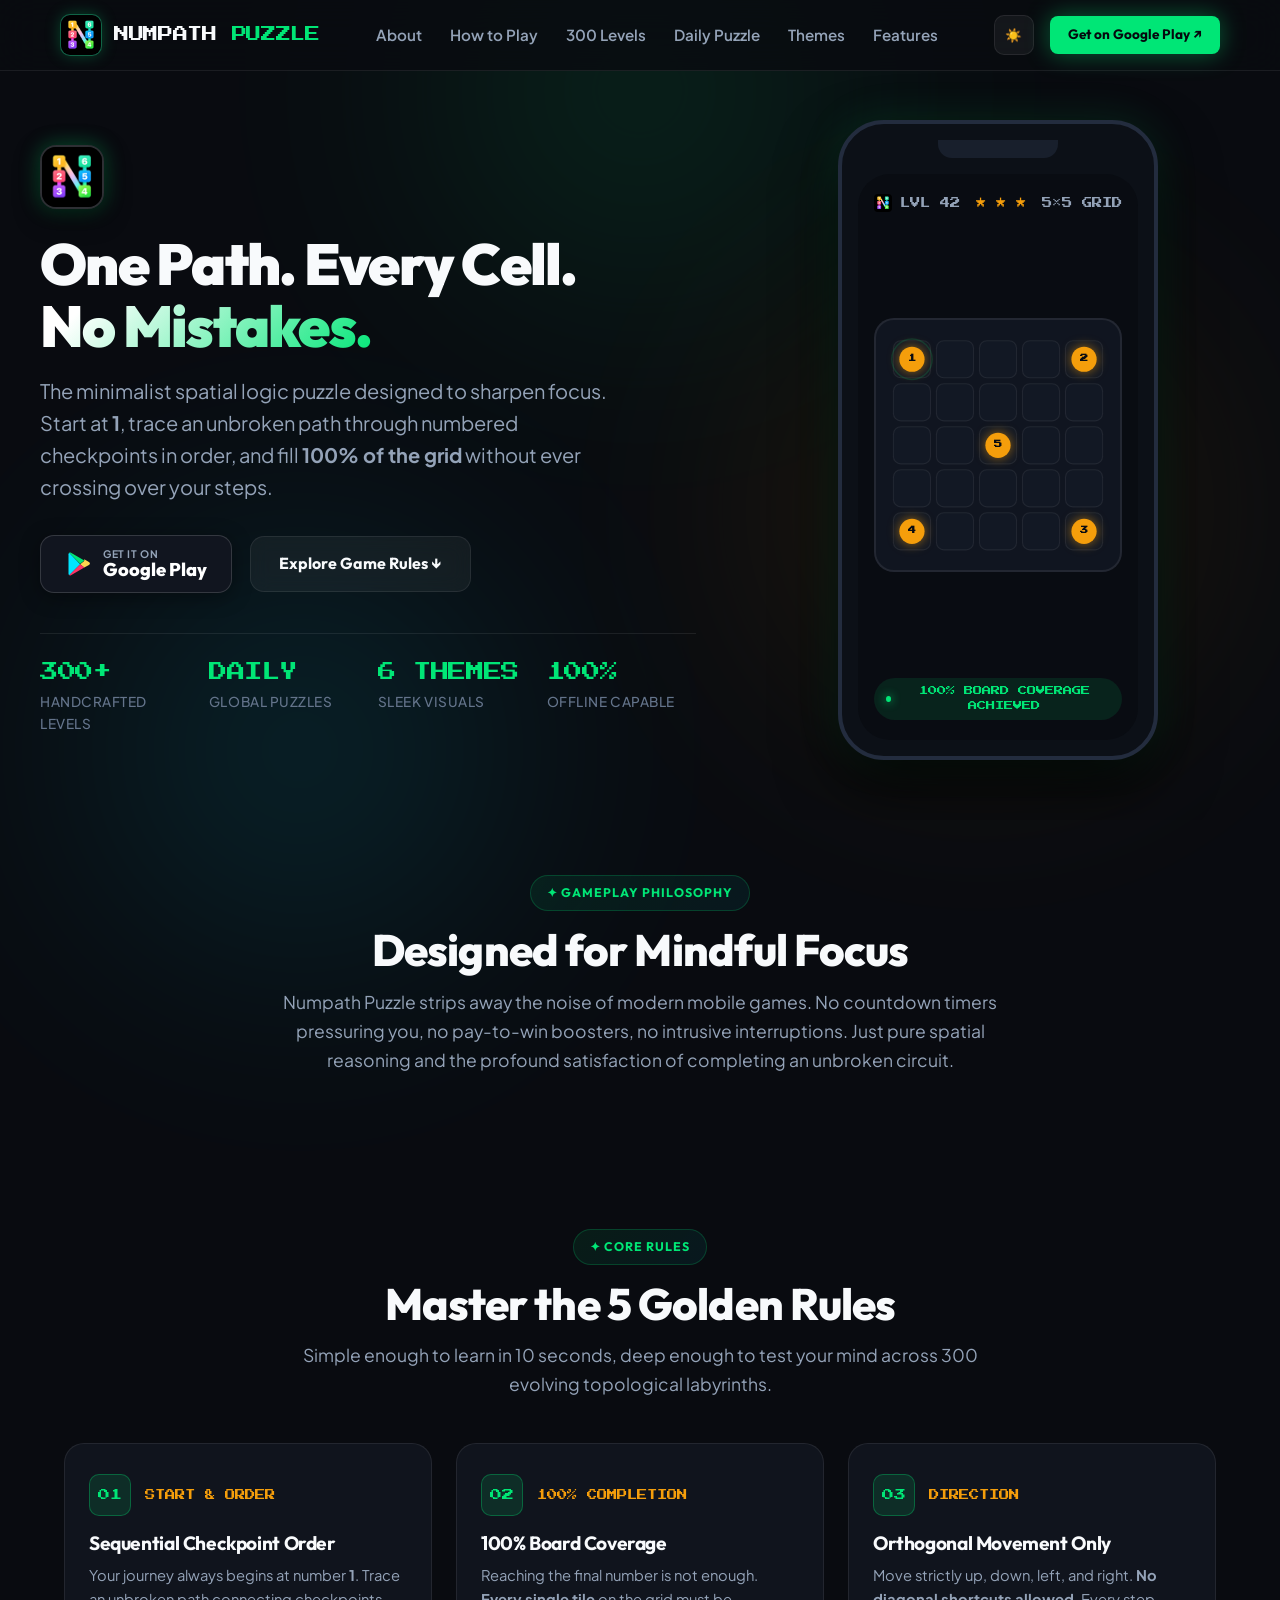
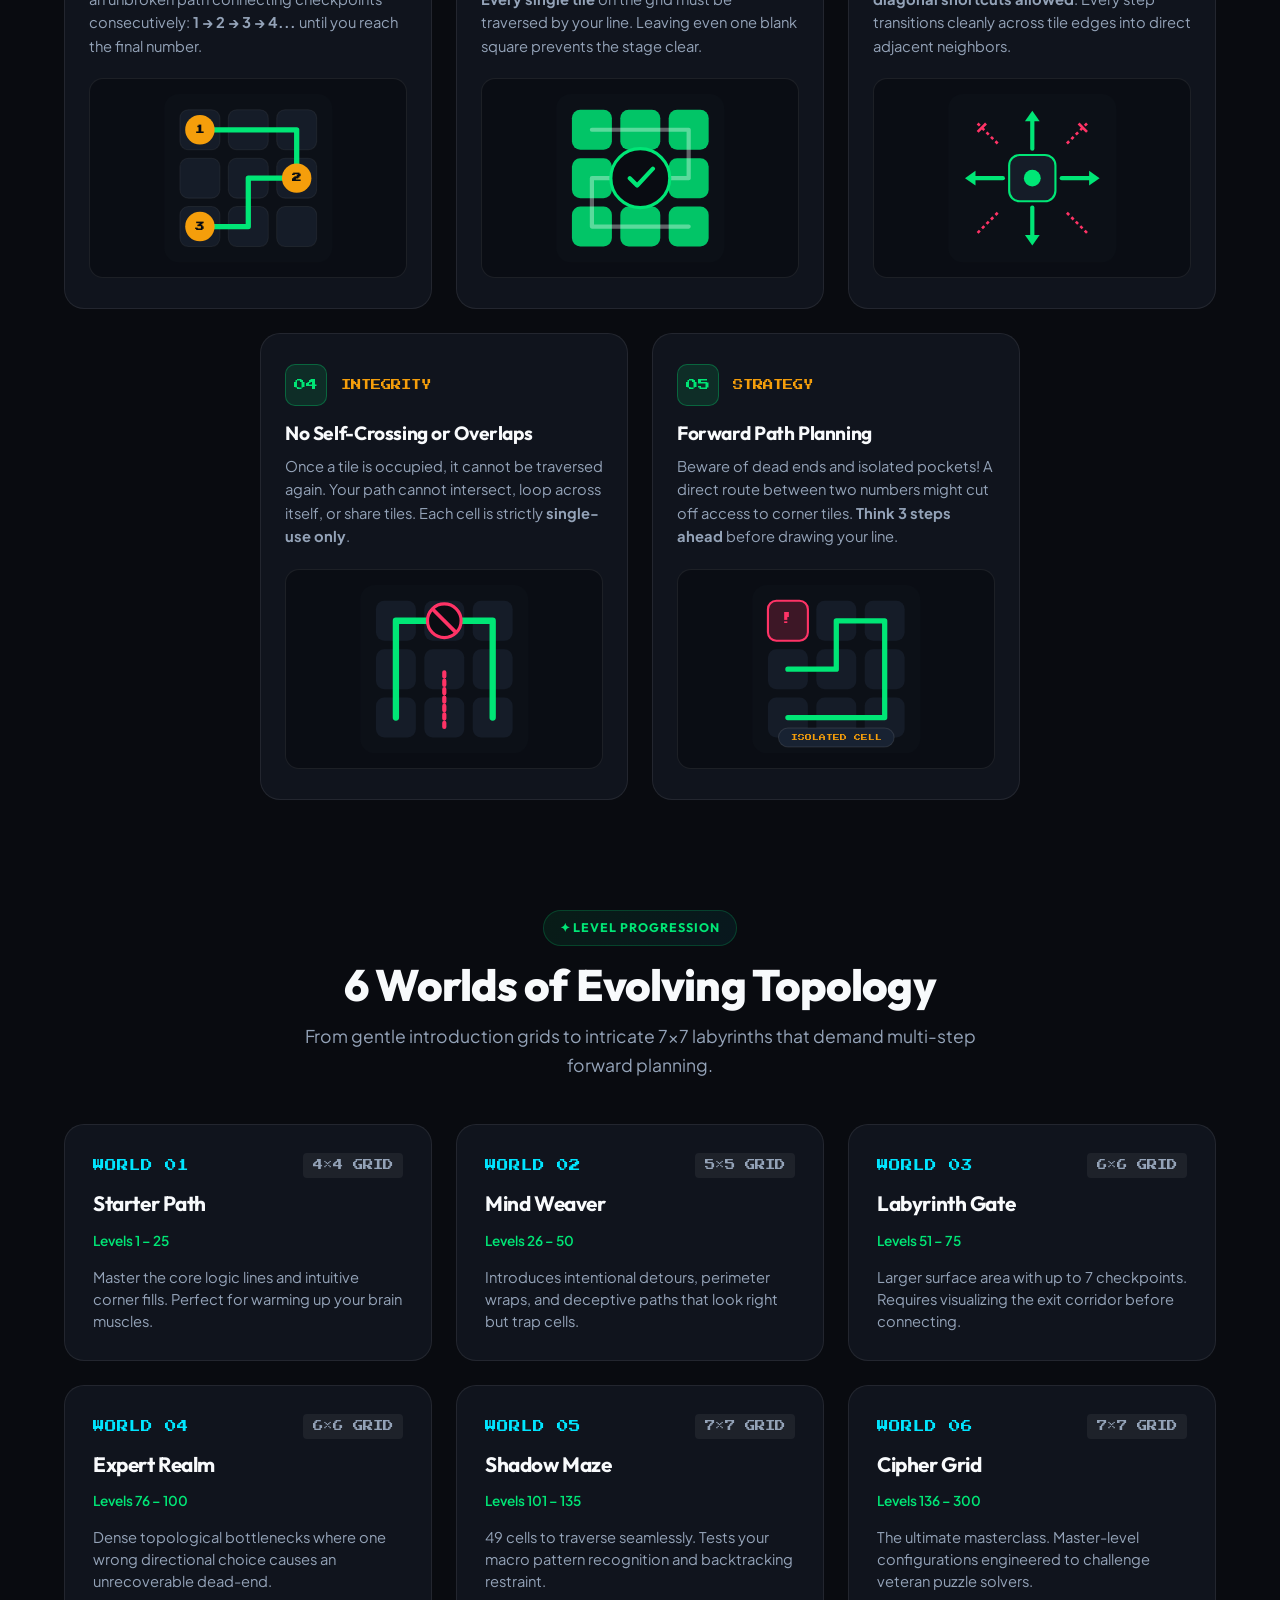
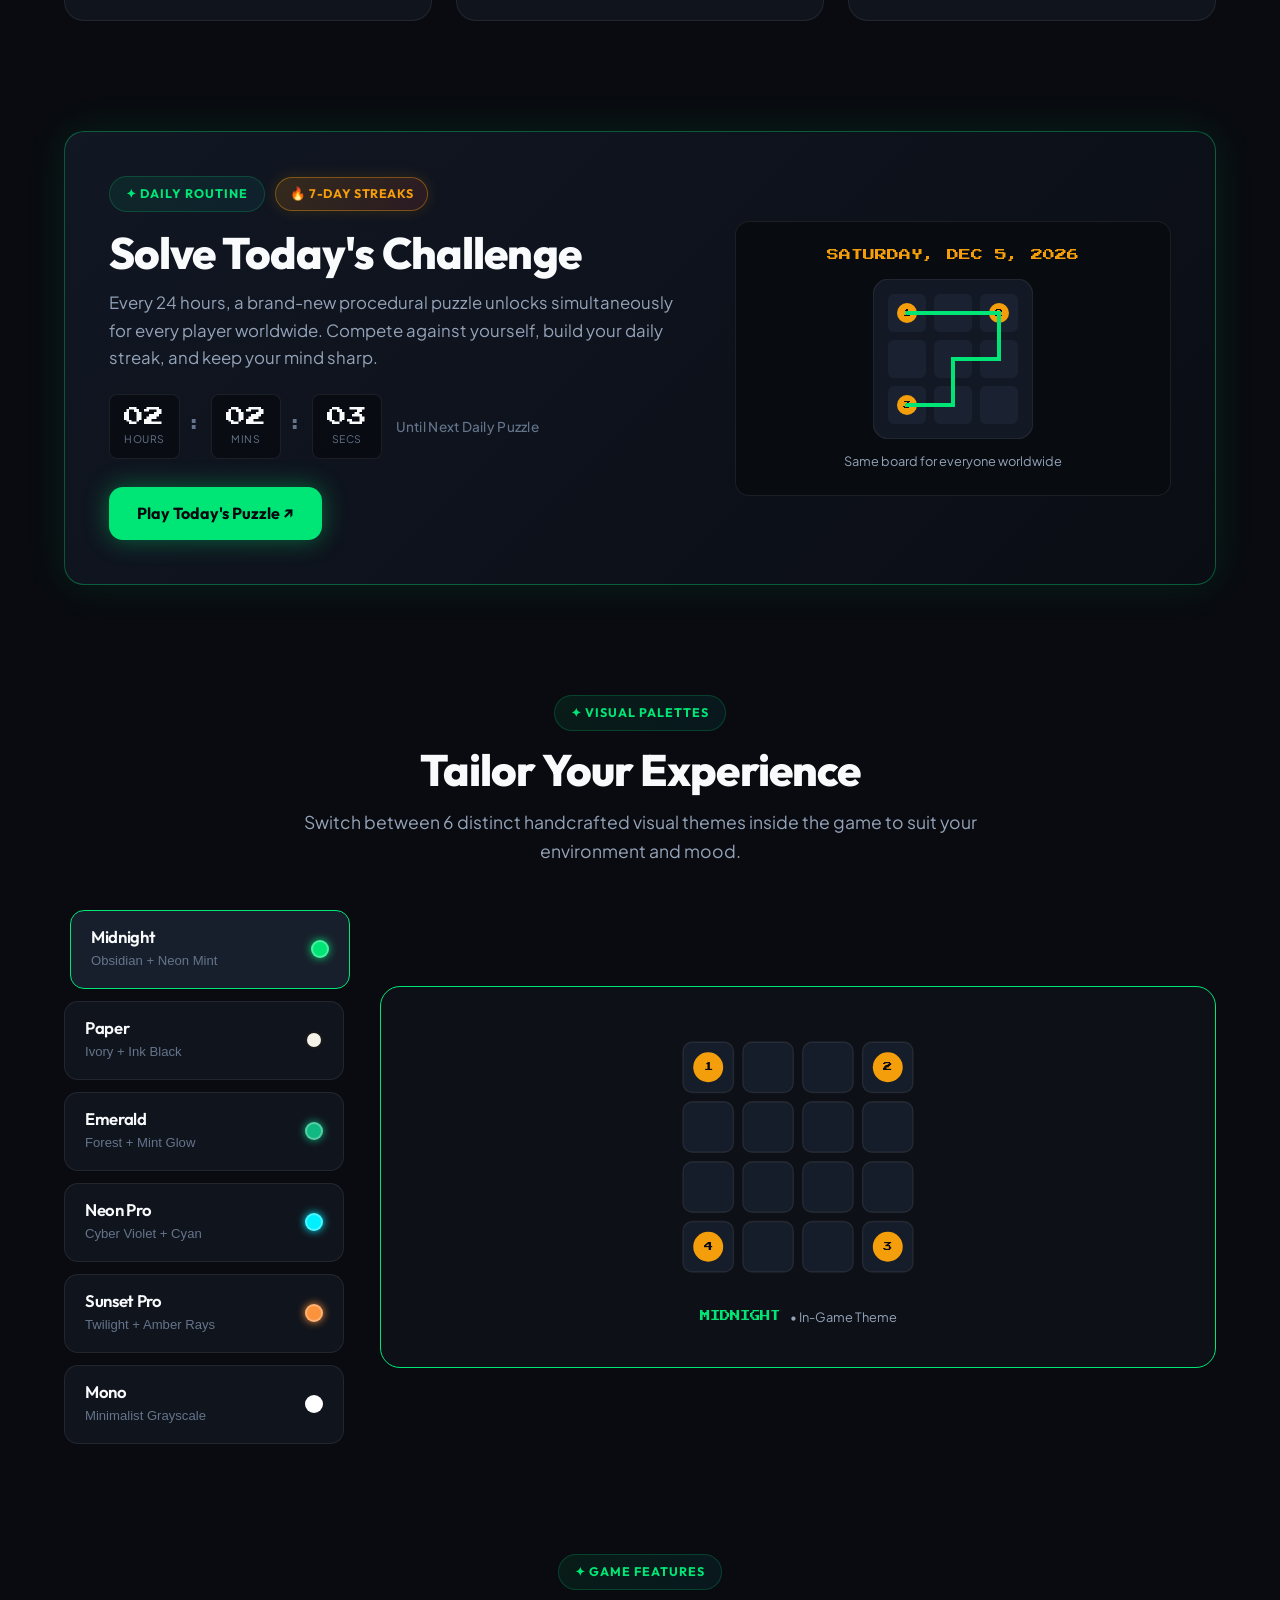
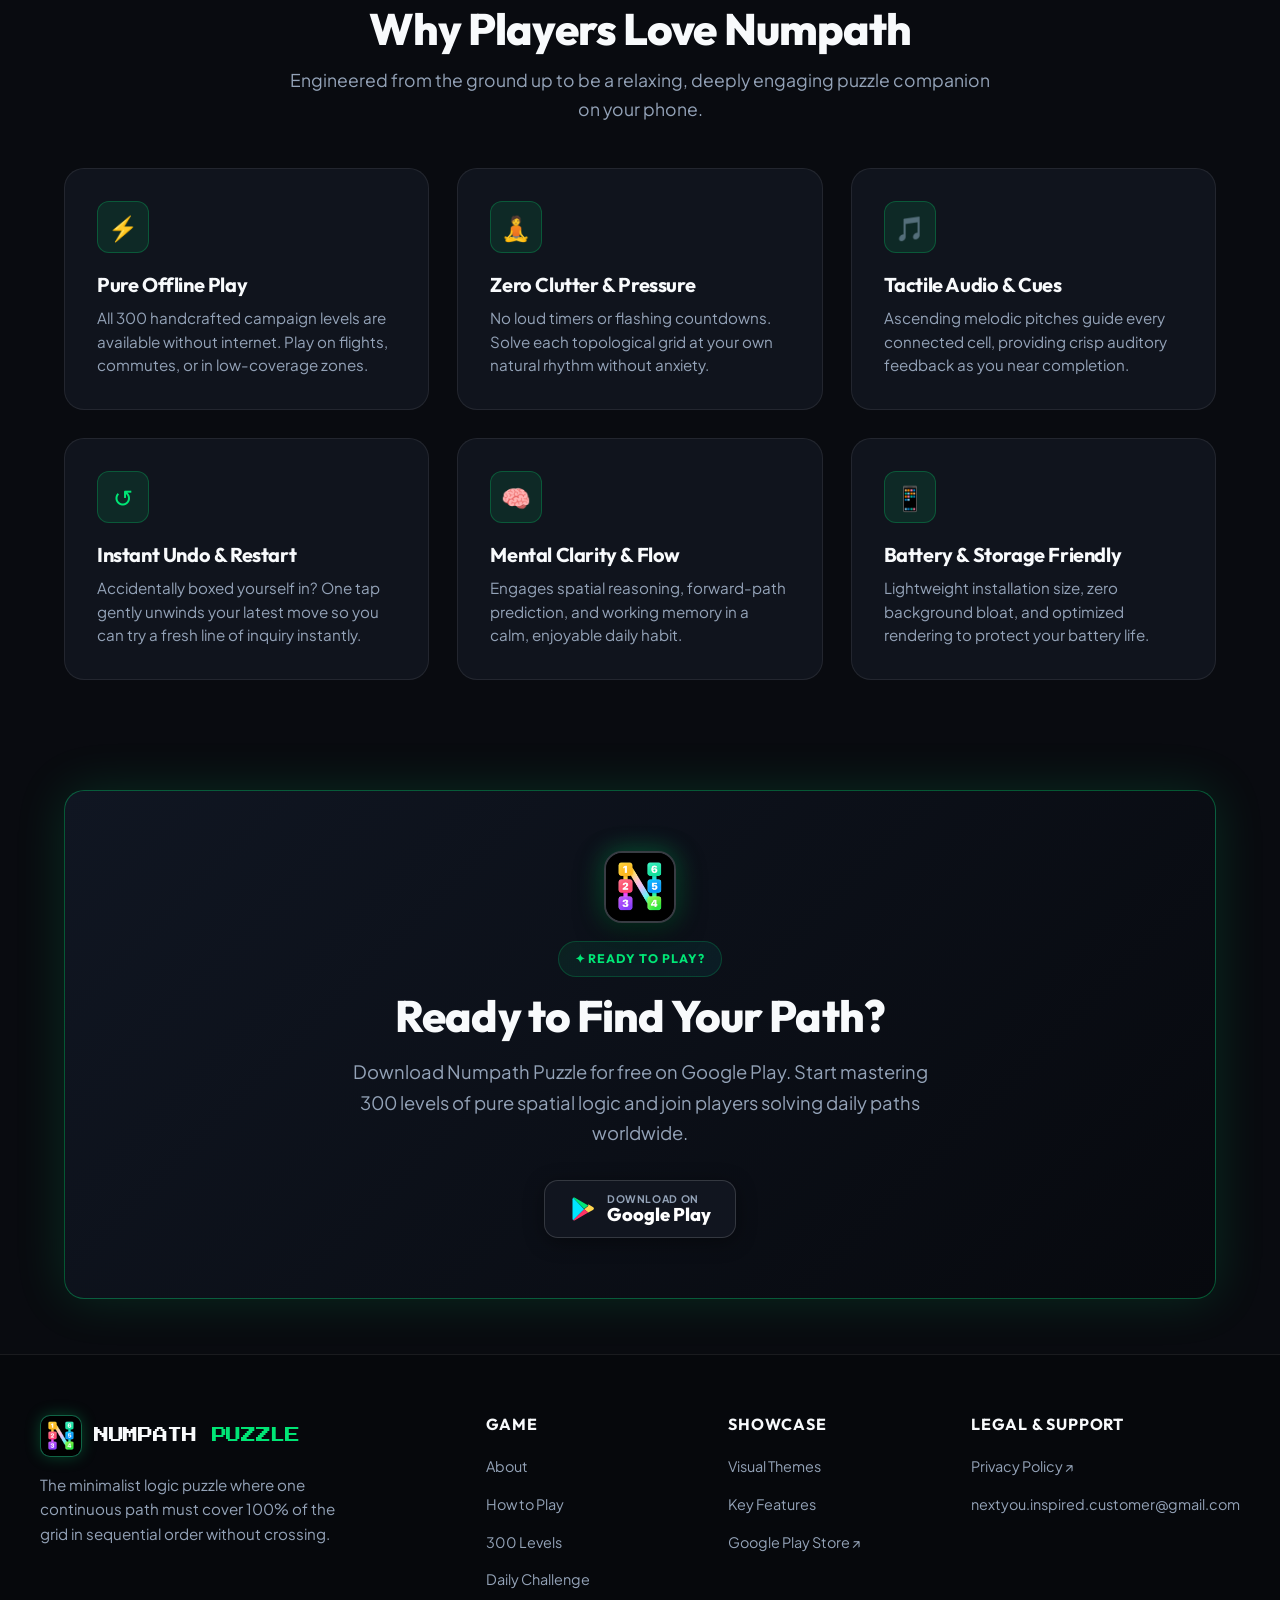
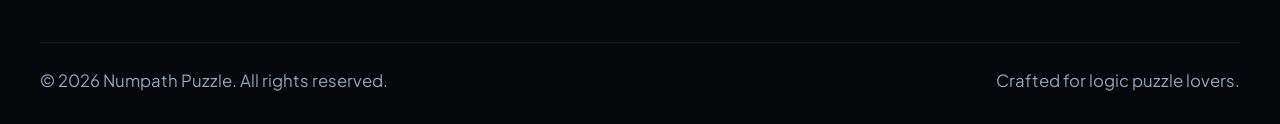
==== commit 5f92ff75: "fix: resolve mobile horizontal overflow, navbar toggle visibility, and daily challenge layout" ====
--- a/index.html
+++ b/index.html
@@ -490,21 +490,23 @@
           </p>
 
           <div class="daily-timer-wrap">
-            <div class="countdown-box">
-              <div class="countdown-num" id="cd-hours">00</div>
-              <div class="countdown-lbl">Hours</div>
-            </div>
-            <span style="font-family: var(--font-retro); color: var(--text-muted);">:</span>
-            <div class="countdown-box">
-              <div class="countdown-num" id="cd-minutes">00</div>
-              <div class="countdown-lbl">Mins</div>
-            </div>
-            <span style="font-family: var(--font-retro); color: var(--text-muted);">:</span>
-            <div class="countdown-box">
-              <div class="countdown-num" id="cd-seconds">00</div>
-              <div class="countdown-lbl">Secs</div>
-            </div>
-            <div style="margin-left: 12px; font-size: 0.85rem; color: var(--text-muted);">
+            <div class="daily-timer-boxes">
+              <div class="countdown-box">
+                <div class="countdown-num" id="cd-hours">00</div>
+                <div class="countdown-lbl">Hours</div>
+              </div>
+              <span class="countdown-colon">:</span>
+              <div class="countdown-box">
+                <div class="countdown-num" id="cd-minutes">00</div>
+                <div class="countdown-lbl">Mins</div>
+              </div>
+              <span class="countdown-colon">:</span>
+              <div class="countdown-box">
+                <div class="countdown-num" id="cd-seconds">00</div>
+                <div class="countdown-lbl">Secs</div>
+              </div>
+            </div>
+            <div class="daily-timer-label">
               Until Next Daily Puzzle
             </div>
           </div>
--- a/css/design-tokens.css
+++ b/css/design-tokens.css
@@ -54,32 +54,69 @@
   --radius-lg: 20px;
   --radius-full: 9999px;
 
+  /* Text Gradients */
+  --gradient-text-start: #FFFFFF;
+  --gradient-text-mint: #00E676;
+  --gradient-text-amber: #F59E0B;
+  --gradient-text-cyan: #00E5FF;
+
+  /* Header & Footer */
+  --bg-header: rgba(9, 11, 16, 0.82);
+  --bg-footer: #06080C;
+
   /* Transitions */
   --transition-fast: 150ms cubic-bezier(0.4, 0, 0.2, 1);
   --transition-normal: 250ms cubic-bezier(0.4, 0, 0.2, 1);
   --transition-slow: 400ms cubic-bezier(0.4, 0, 0.2, 1);
 }
 
-/* Light Mode Overrides (Optional Toggle) */
+/* Light Mode Overrides (Polished High-Contrast Palette) */
 [data-theme="light"] {
-  --bg-canvas: #F8F9FB;
+  --bg-canvas: #F8FAFC;
   --bg-surface: #FFFFFF;
-  --bg-surface-elevated: #F1F4F9;
+  --bg-surface-elevated: #F1F5F9;
   --bg-glass: rgba(255, 255, 255, 0.85);
-  --bg-glass-elevated: rgba(241, 244, 249, 0.9);
+  --bg-glass-elevated: rgba(241, 245, 249, 0.9);
 
-  --border-subtle: rgba(0, 0, 0, 0.08);
-  --border-light: rgba(0, 0, 0, 0.14);
-  --border-neon: rgba(0, 179, 89, 0.4);
+  --border-subtle: rgba(15, 23, 42, 0.08);
+  --border-light: rgba(15, 23, 42, 0.14);
+  --border-neon: rgba(5, 150, 105, 0.3);
+  --border-glow: 0 0 20px rgba(5, 150, 105, 0.15);
+
+  /* Deep High-Contrast Brand Accents for Light Background */
+  --accent-mint: #059669;
+  --accent-mint-glow: rgba(5, 150, 105, 0.35);
+  --accent-mint-dark: #047857;
+  --accent-amber: #D97706;
+  --accent-amber-glow: rgba(217, 119, 6, 0.3);
+  --accent-cyan: #0284C7;
+  --accent-cyan-glow: rgba(2, 132, 199, 0.3);
+  --accent-purple: #7C3AED;
+  --accent-rose: #E11D48;
 
   --text-primary: #0F172A;
   --text-secondary: #475569;
   --text-muted: #64748B;
   --text-inverse: #FFFFFF;
 
-  --cell-bg: #E8EDF5;
-  --cell-border: rgba(0, 0, 0, 0.08);
-  --shadow-sm: 0 2px 8px rgba(0, 0, 0, 0.06);
-  --shadow-md: 0 8px 24px rgba(0, 0, 0, 0.09);
-  --shadow-lg: 0 16px 40px rgba(0, 0, 0, 0.12);
+  --cell-bg: #E2E8F0;
+  --cell-border: rgba(15, 23, 42, 0.06);
+  --cell-active: #059669;
+  --checkpoint-bg: #D97706;
+  --checkpoint-color: #FFFFFF;
+
+  /* Gradients tailored for light mode readability */
+  --gradient-text-start: #0F172A;
+  --gradient-text-mint: #059669;
+  --gradient-text-amber: #D97706;
+  --gradient-text-cyan: #0284C7;
+
+  /* Header & Footer */
+  --bg-header: rgba(255, 255, 255, 0.88);
+  --bg-footer: #F1F5F9;
+
+  --shadow-sm: 0 2px 8px rgba(15, 23, 42, 0.04);
+  --shadow-md: 0 8px 24px rgba(15, 23, 42, 0.07);
+  --shadow-lg: 0 16px 40px rgba(15, 23, 42, 0.1);
+  --shadow-neon: 0 0 25px rgba(5, 150, 105, 0.2);
 }
--- a/css/typography.css
+++ b/css/typography.css
@@ -4,6 +4,18 @@
   --font-retro: 'Press Start 2P', monospace;
   --font-display: 'Outfit', -apple-system, BlinkMacSystemFont, 'Segoe UI', Roboto, sans-serif;
   --font-body: 'Plus Jakarta Sans', -apple-system, BlinkMacSystemFont, 'Segoe UI', Roboto, sans-serif;
+}
+
+*, *::before, *::after {
+  box-sizing: border-box;
+}
+
+html, body {
+  overflow-x: hidden;
+  max-width: 100%;
+  width: 100%;
+  margin: 0;
+  padding: 0;
 }
 
 body {
@@ -80,19 +92,19 @@
 }
 
 .text-gradient-mint {
-  background: linear-gradient(135deg, #FFFFFF 20%, var(--accent-mint) 100%);
+  background: linear-gradient(135deg, var(--gradient-text-start, #FFFFFF) 15%, var(--gradient-text-mint, var(--accent-mint)) 100%);
   -webkit-background-clip: text;
   -webkit-text-fill-color: transparent;
 }
 
 .text-gradient-amber {
-  background: linear-gradient(135deg, #FFFFFF 20%, var(--accent-amber) 100%);
+  background: linear-gradient(135deg, var(--gradient-text-start, #FFFFFF) 15%, var(--gradient-text-amber, var(--accent-amber)) 100%);
   -webkit-background-clip: text;
   -webkit-text-fill-color: transparent;
 }
 
 .text-gradient-cyan {
-  background: linear-gradient(135deg, #FFFFFF 20%, var(--accent-cyan) 100%);
+  background: linear-gradient(135deg, var(--gradient-text-start, #FFFFFF) 15%, var(--gradient-text-cyan, var(--accent-cyan)) 100%);
   -webkit-background-clip: text;
   -webkit-text-fill-color: transparent;
 }
@@ -101,4 +113,3 @@
   color: var(--accent-mint);
   font-weight: 600;
 }
-}
--- a/css/components.css
+++ b/css/components.css
@@ -150,8 +150,10 @@
   top: 0;
   left: 0;
   right: 0;
+  width: 100%;
+  max-width: 100%;
   z-index: 1000;
-  background: rgba(9, 11, 16, 0.82);
+  background: var(--bg-header, rgba(9, 11, 16, 0.82));
   backdrop-filter: blur(20px);
   -webkit-backdrop-filter: blur(20px);
   border-bottom: 1px solid var(--border-subtle);
@@ -160,8 +162,9 @@
 
 .navbar {
   max-width: var(--max-width);
+  width: 100%;
   margin: 0 auto;
-  padding: 16px 24px;
+  padding: 14px 20px;
   display: flex;
   align-items: center;
   justify-content: space-between;
@@ -178,7 +181,7 @@
 .brand-icon {
   width: 42px;
   height: 42px;
-  background: #090B10;
+  background: var(--bg-surface-elevated, #090B10);
   border: 1px solid var(--border-neon);
   border-radius: 10px;
   display: flex;
@@ -233,7 +236,7 @@
   font-family: var(--font-retro);
   font-size: 0.95rem;
   letter-spacing: -0.02em;
-  color: #FFFFFF;
+  color: var(--text-primary);
 }
 
 .brand-name span {
@@ -293,12 +296,26 @@
 /* Mobile Toggle */
 .mobile-toggle {
   display: none;
-  background: transparent;
-  border: none;
-  color: var(--text-primary);
-  font-size: 1.5rem;
+  background: rgba(255, 255, 255, 0.06);
+  border: 1px solid var(--border-subtle);
+  border-radius: var(--radius-sm);
+  color: var(--text-primary);
+  font-size: 1.25rem;
   cursor: pointer;
-  padding: 8px;
+  padding: 8px 12px;
+  line-height: 1;
+  transition: all var(--transition-fast);
+}
+
+.mobile-toggle:hover {
+  background: rgba(255, 255, 255, 0.12);
+  border-color: var(--border-light);
+}
+
+[data-theme="light"] .mobile-toggle {
+  background: rgba(0, 0, 0, 0.05);
+  border-color: var(--border-light);
+  color: var(--text-primary);
 }
 
 /* Theme Toggle Button */
@@ -321,12 +338,36 @@
   border-color: var(--border-light);
 }
 
+/* Light Mode Overrides for Components */
+[data-theme="light"] .theme-btn {
+  background: rgba(0, 0, 0, 0.05);
+  border-color: var(--border-light);
+  color: var(--text-primary);
+}
+
+[data-theme="light"] .theme-btn:hover {
+  background: rgba(0, 0, 0, 0.1);
+}
+
+[data-theme="light"] .btn-secondary {
+  background: #FFFFFF;
+  border: 1px solid var(--border-light);
+  color: var(--text-primary);
+  box-shadow: var(--shadow-sm);
+}
+
+[data-theme="light"] .btn-secondary:hover {
+  background: var(--bg-surface-elevated);
+  border-color: var(--accent-mint);
+}
+
 /* Footer */
 .site-footer {
-  background: #06080C;
+  background: var(--bg-footer, #06080C);
   border-top: 1px solid var(--border-subtle);
   padding: 60px 24px 30px;
   color: var(--text-secondary);
+  transition: background var(--transition-normal);
 }
 
 .footer-container {
@@ -343,6 +384,7 @@
   max-width: 320px;
   font-size: 0.95rem;
   line-height: 1.6;
+  color: var(--text-secondary);
 }
 
 .footer-col h5 {
--- a/css/animations.css
+++ b/css/animations.css
@@ -86,13 +86,15 @@
 
 .bg-ambient-aura {
   position: absolute;
-  width: 600px;
-  height: 600px;
+  width: min(600px, 90vw);
+  height: min(600px, 90vw);
   border-radius: 50%;
-  filter: blur(140px);
+  filter: blur(120px);
   pointer-events: none;
   z-index: 0;
-  opacity: 0.18;
+  opacity: 0.16;
+  max-width: 100vw;
+  overflow: hidden;
 }
 
 .aura-mint {
@@ -105,13 +107,22 @@
 .aura-amber {
   background: radial-gradient(circle, var(--accent-amber) 0%, transparent 70%);
   bottom: 10%;
-  right: 10%;
+  right: 0%;
 }
 
 .aura-cyan {
   background: radial-gradient(circle, var(--accent-cyan) 0%, transparent 70%);
   top: 50%;
-  left: 10%;
+  left: 0%;
+}
+
+@media (max-width: 768px) {
+  .bg-ambient-aura {
+    width: 280px;
+    height: 280px;
+    filter: blur(80px);
+    opacity: 0.12;
+  }
 }
 
 /* Reduced Motion */
--- a/css/sections.css
+++ b/css/sections.css
@@ -90,10 +90,9 @@
 }
 
 .hero-stats-strip {
-  display: flex;
-  align-items: center;
-  flex-wrap: wrap;
-  gap: 32px;
+  display: grid;
+  grid-template-columns: repeat(4, 1fr);
+  gap: 20px;
   padding-top: 24px;
   border-top: 1px solid var(--border-subtle);
   width: 100%;
@@ -374,54 +373,84 @@
   background: linear-gradient(135deg, #111723 0%, #0A0D14 100%);
   border: 1px solid var(--border-neon);
   border-radius: var(--radius-lg);
-  padding: 48px;
+  padding: 44px;
   display: grid;
-  grid-template-columns: 1.1fr 0.9fr;
-  gap: 40px;
+  grid-template-columns: 1.15fr 0.85fr;
+  gap: 36px;
   align-items: center;
   position: relative;
   box-shadow: 0 0 40px rgba(0, 230, 118, 0.1);
+  overflow: hidden;
+  width: 100%;
 }
 
 .daily-badge-strip {
   display: flex;
   align-items: center;
-  gap: 12px;
+  flex-wrap: wrap;
+  gap: 10px;
   margin-bottom: 16px;
 }
 
 .streak-flame-chip {
-  background: rgba(245, 158, 11, 0.15);
-  border: 1px solid rgba(245, 158, 11, 0.35);
+  background: linear-gradient(135deg, rgba(245, 158, 11, 0.16) 0%, rgba(239, 68, 68, 0.12) 100%);
+  border: 1px solid rgba(245, 158, 11, 0.4);
   color: var(--accent-amber);
-  padding: 6px 12px;
+  padding: 6px 14px;
   border-radius: var(--radius-full);
-  font-family: var(--font-retro);
-  font-size: 0.65rem;
+  font-family: var(--font-display);
+  font-size: 0.78rem;
+  font-weight: 700;
   display: inline-flex;
   align-items: center;
   gap: 6px;
+  letter-spacing: 0.05em;
+  text-transform: uppercase;
+  box-shadow: 0 0 15px rgba(245, 158, 11, 0.15);
+  white-space: nowrap;
 }
 
 .daily-timer-wrap {
   display: flex;
   align-items: center;
-  gap: 16px;
-  margin: 24px 0 32px;
+  flex-wrap: wrap;
+  gap: 14px;
+  margin: 22px 0 28px;
+}
+
+.daily-timer-boxes {
+  display: inline-flex;
+  align-items: center;
+  gap: 8px;
+}
+
+.countdown-colon {
+  font-family: var(--font-retro);
+  color: var(--text-muted);
+  font-size: 0.95rem;
+}
+
+.daily-timer-label {
+  font-size: 0.85rem;
+  color: var(--text-muted);
+  letter-spacing: 0.02em;
+  font-weight: 500;
 }
 
 .countdown-box {
   background: rgba(0, 0, 0, 0.4);
   border: 1px solid var(--border-subtle);
   border-radius: var(--radius-sm);
-  padding: 10px 18px;
+  padding: 10px 14px;
   text-align: center;
+  min-width: 58px;
 }
 
 .countdown-num {
   font-family: var(--font-retro);
-  font-size: 1.3rem;
-  color: #FFFFFF;
+  font-size: 1.25rem;
+  color: var(--text-primary);
+  line-height: 1.2;
 }
 
 .countdown-lbl {
@@ -429,6 +458,7 @@
   text-transform: uppercase;
   color: var(--text-muted);
   letter-spacing: 0.05em;
+  margin-top: 2px;
 }
 
 .daily-visual-preview {
@@ -441,6 +471,9 @@
   align-items: center;
   justify-content: center;
   position: relative;
+  width: 100%;
+  max-width: 100%;
+  overflow: hidden;
 }
 
 /* =========================================
@@ -585,3 +618,76 @@
   margin-bottom: 32px;
   max-width: 580px;
 }
+
+/* =========================================
+   Light Mode Overrides for Sections
+   ========================================= */
+[data-theme="light"] .section-tag {
+  background: rgba(5, 150, 105, 0.08);
+  border-color: rgba(5, 150, 105, 0.25);
+  color: #047857;
+}
+
+[data-theme="light"] .rule-card {
+  background: #FFFFFF;
+  border-color: rgba(15, 23, 42, 0.08);
+  box-shadow: 0 4px 16px rgba(15, 23, 42, 0.05);
+}
+
+[data-theme="light"] .rule-card:hover {
+  border-color: rgba(5, 150, 105, 0.4);
+  box-shadow: 0 8px 24px rgba(5, 150, 105, 0.12);
+}
+
+[data-theme="light"] .rule-visual {
+  background: #0D131F;
+  border-color: rgba(15, 23, 42, 0.08);
+}
+
+[data-theme="light"] .world-card {
+  background: #FFFFFF;
+  border-color: rgba(15, 23, 42, 0.08);
+  box-shadow: 0 4px 16px rgba(15, 23, 42, 0.05);
+}
+
+[data-theme="light"] .world-card:hover {
+  border-color: rgba(5, 150, 105, 0.4);
+  box-shadow: 0 8px 24px rgba(5, 150, 105, 0.12);
+}
+
+[data-theme="light"] .world-grid-size {
+  background: rgba(15, 23, 42, 0.06);
+  color: var(--text-secondary);
+}
+
+[data-theme="light"] .daily-box {
+  background: linear-gradient(135deg, #FFFFFF 0%, #F8FAFC 100%);
+  border-color: rgba(5, 150, 105, 0.25);
+  box-shadow: 0 10px 30px rgba(15, 23, 42, 0.06);
+}
+
+[data-theme="light"] .countdown-box {
+  background: var(--bg-surface-elevated);
+  border-color: rgba(15, 23, 42, 0.08);
+}
+
+[data-theme="light"] .daily-visual-preview {
+  background: #0D131F;
+}
+
+[data-theme="light"] .feature-card {
+  background: #FFFFFF;
+  border-color: rgba(15, 23, 42, 0.08);
+  box-shadow: 0 4px 16px rgba(15, 23, 42, 0.05);
+}
+
+[data-theme="light"] .feature-card:hover {
+  border-color: rgba(5, 150, 105, 0.4);
+  box-shadow: 0 8px 24px rgba(5, 150, 105, 0.12);
+}
+
+[data-theme="light"] .cta-banner {
+  background: linear-gradient(135deg, #F0FDF4 0%, #FFFFFF 100%);
+  border-color: rgba(5, 150, 105, 0.25);
+  box-shadow: 0 10px 40px rgba(5, 150, 105, 0.08);
+}
--- a/css/responsive.css
+++ b/css/responsive.css
@@ -5,31 +5,37 @@
 /* Mobile Drawer */
 .mobile-nav-drawer {
   position: fixed;
-  top: 70px;
+  top: 60px;
   left: 0;
   right: 0;
   bottom: 0;
-  background: rgba(9, 11, 16, 0.96);
+  background: rgba(9, 11, 16, 0.98);
   backdrop-filter: blur(20px);
   -webkit-backdrop-filter: blur(20px);
   z-index: 999;
   display: flex;
   flex-direction: column;
-  padding: 36px 24px;
-  gap: 24px;
+  padding: 30px 20px;
+  gap: 20px;
   transform: translateY(-120%);
   transition: transform var(--transition-slow);
   border-bottom: 1px solid var(--border-light);
+  overflow-y: auto;
 }
 
 .mobile-nav-drawer.open {
   transform: translateY(0);
+}
+
+[data-theme="light"] .mobile-nav-drawer {
+  background: rgba(248, 250, 252, 0.98);
+  border-bottom: 1px solid var(--border-light);
 }
 
 .mobile-nav-links {
   display: flex;
   flex-direction: column;
-  gap: 20px;
+  gap: 18px;
   list-style: none;
   padding: 0;
   margin: 0;
@@ -37,7 +43,7 @@
 
 .mobile-nav-links a {
   font-family: var(--font-display);
-  font-size: 1.35rem;
+  font-size: 1.25rem;
   font-weight: 700;
   color: var(--text-primary);
   text-decoration: none;
@@ -48,18 +54,34 @@
   color: var(--accent-mint);
 }
 
-/* Breakpoint: Desktop Large (1200px) */
+/* =========================================
+   Breakpoint: Desktop Large (1200px)
+   ========================================= */
 @media (max-width: 1200px) {
   .hero-grid {
+    gap: 36px;
+  }
+}
+
+/* =========================================
+   Breakpoint: Tablets & Small Desktops (960px)
+   Switches navigation to mobile hamburger
+   ========================================= */
+@media (max-width: 960px) {
+  .nav-links, .nav-actions .nav-cta {
+    display: none !important;
+  }
+
+  .mobile-toggle {
+    display: flex !important;
+    align-items: center;
+    justify-content: center;
+  }
+
+  .hero-grid {
+    grid-template-columns: 1fr;
+    text-align: center;
     gap: 40px;
-  }
-}
-
-/* Breakpoint: Tablets & Small Desktops (992px) */
-@media (max-width: 992px) {
-  .hero-grid {
-    grid-template-columns: 1fr;
-    text-align: center;
   }
 
   .hero-content {
@@ -71,11 +93,13 @@
   }
 
   .hero-stats-strip {
-    justify-content: center;
+    grid-template-columns: repeat(4, 1fr);
+    justify-items: center;
   }
 
   .rules-grid {
     grid-template-columns: repeat(2, 1fr);
+    gap: 20px;
   }
 
   .rules-grid .rule-card {
@@ -92,11 +116,14 @@
 
   .worlds-grid {
     grid-template-columns: repeat(2, 1fr);
+    gap: 20px;
   }
 
   .daily-box {
     grid-template-columns: 1fr;
     text-align: center;
+    padding: 36px 24px;
+    gap: 30px;
   }
 
   .daily-badge-strip,
@@ -106,107 +133,270 @@
 
   .themes-container {
     grid-template-columns: 1fr;
+    gap: 24px;
   }
 
   .features-grid {
     grid-template-columns: repeat(2, 1fr);
+    gap: 20px;
   }
 
   .cta-banner {
-    padding: 48px 32px;
+    padding: 44px 28px;
   }
 
   .footer-container {
     grid-template-columns: 1fr 1fr;
-  }
-}
-
-/* Breakpoint: Mobile Devices (768px) */
+    gap: 36px;
+  }
+}
+
+/* =========================================
+   Breakpoint: Mobile Devices (768px)
+   ========================================= */
 @media (max-width: 768px) {
-  .nav-links, .nav-actions .nav-cta {
-    display: none;
+  .section-wrapper {
+    padding: 36px 16px;
+  }
+
+  .navbar {
+    padding: 12px 16px;
+  }
+
+  .brand-logo {
+    gap: 8px;
+  }
+
+  .brand-name {
+    font-size: 0.85rem;
+  }
+
+  .brand-icon {
+    width: 36px;
+    height: 36px;
+  }
+
+  .nav-actions {
+    gap: 8px;
+  }
+
+  .theme-btn {
+    width: 36px;
+    height: 36px;
+    font-size: 0.9rem;
   }
 
   .mobile-toggle {
-    display: block;
-  }
-
-  .section-wrapper {
-    padding: 40px 18px;
+    padding: 6px 10px;
+    font-size: 1.15rem;
+  }
+
+  .hero-section {
+    padding: 95px 16px 40px;
+    min-height: auto;
+  }
+
+  .hero-tagline {
+    font-size: 2.3rem;
+  }
+
+  .hero-description {
+    font-size: 0.98rem;
+  }
+
+  .hero-stats-strip {
+    grid-template-columns: repeat(2, 1fr);
+    gap: 16px;
+    text-align: center;
+  }
+
+  .phone-frame {
+    width: 100%;
+    max-width: 280px;
+    height: 540px;
+    margin: 0 auto;
   }
 
   .rules-grid {
     grid-template-columns: 1fr;
+    gap: 16px;
   }
 
   .rules-grid .rule-card,
   .rules-grid .rule-card:nth-child(4),
   .rules-grid .rule-card:nth-child(5) {
     grid-column: auto;
-  }
-
-  .hero-section {
-    padding: 120px 18px 60px;
-  }
-
-  .phone-frame {
-    width: 280px;
-    height: 560px;
+    padding: 24px 18px;
+  }
+
+  .rule-visual {
+    max-height: 180px;
   }
 
   .worlds-grid {
     grid-template-columns: 1fr;
+    gap: 16px;
+  }
+
+  .daily-box {
+    padding: 28px 16px;
+    gap: 24px;
+    border-radius: var(--radius-md);
+  }
+
+  .daily-badge-strip {
+    justify-content: center;
+    gap: 8px;
+  }
+
+  .streak-flame-chip {
+    font-size: 0.72rem;
+    padding: 5px 12px;
+  }
+
+  .daily-timer-wrap {
+    flex-direction: column;
+    align-items: center;
+    gap: 10px;
+    margin: 18px 0 24px;
+  }
+
+  .daily-timer-boxes {
+    display: flex;
+    justify-content: center;
+    gap: 6px;
+    width: 100%;
+  }
+
+  .countdown-box {
+    padding: 8px 10px;
+    min-width: 48px;
+  }
+
+  .countdown-num {
+    font-size: 1.1rem;
+  }
+
+  .countdown-lbl {
+    font-size: 0.58rem;
+  }
+
+  .countdown-colon {
+    font-size: 0.85rem;
+  }
+
+  .daily-timer-label {
+    font-size: 0.8rem;
+  }
+
+  .daily-visual-preview {
+    padding: 16px;
+  }
+
+  .daily-visual-preview svg {
+    max-width: 100%;
+    height: auto;
+  }
+
+  .theme-display-canvas {
+    padding: 24px 16px;
+    min-height: 320px;
   }
 
   .features-grid {
     grid-template-columns: 1fr;
+    gap: 16px;
+  }
+
+  .feature-card {
+    padding: 24px 18px;
+  }
+
+  .cta-banner {
+    padding: 36px 18px;
+  }
+
+  .cta-banner h2 {
+    font-size: 1.7rem;
+  }
+
+  .cta-banner p {
+    font-size: 0.98rem;
+    margin-bottom: 24px;
   }
 
   .footer-container {
     grid-template-columns: 1fr;
-    gap: 32px;
+    gap: 28px;
   }
 
   .footer-bottom {
     flex-direction: column;
-    gap: 14px;
+    gap: 12px;
     text-align: center;
   }
 }
 
-/* Breakpoint: Small Mobile (480px) */
+/* =========================================
+   Breakpoint: Small Mobile Phones (<= 480px)
+   ========================================= */
 @media (max-width: 480px) {
   .hero-tagline {
-    font-size: 2.1rem;
+    font-size: 1.95rem;
+    line-height: 1.15;
   }
 
   .hero-cta-group {
     flex-direction: column;
     width: 100%;
+    gap: 12px;
   }
 
   .hero-cta-group .btn {
     width: 100%;
+    justify-content: center;
+  }
+
+  .btn-playstore {
+    width: 100%;
+    justify-content: center;
+    padding: 10px 18px;
+  }
+
+  .btn-secondary {
+    width: 100%;
+    justify-content: center;
   }
 
   .phone-frame {
     width: 100%;
-    max-width: 290px;
-  }
-
-  .daily-box {
-    padding: 28px 18px;
+    max-width: 260px;
+    height: 500px;
+    padding: 12px;
+  }
+
+  .phone-screen {
+    padding: 16px 12px;
+  }
+
+  .daily-box h2 {
+    font-size: 1.45rem;
+  }
+
+  .daily-box p {
+    font-size: 0.92rem;
   }
 
   .countdown-box {
-    padding: 8px 12px;
+    padding: 6px 8px;
+    min-width: 42px;
   }
 
   .countdown-num {
-    font-size: 1.1rem;
+    font-size: 0.98rem;
   }
 
   .cta-banner {
-    padding: 36px 20px;
-  }
-}
+    padding: 30px 14px;
+  }
+}
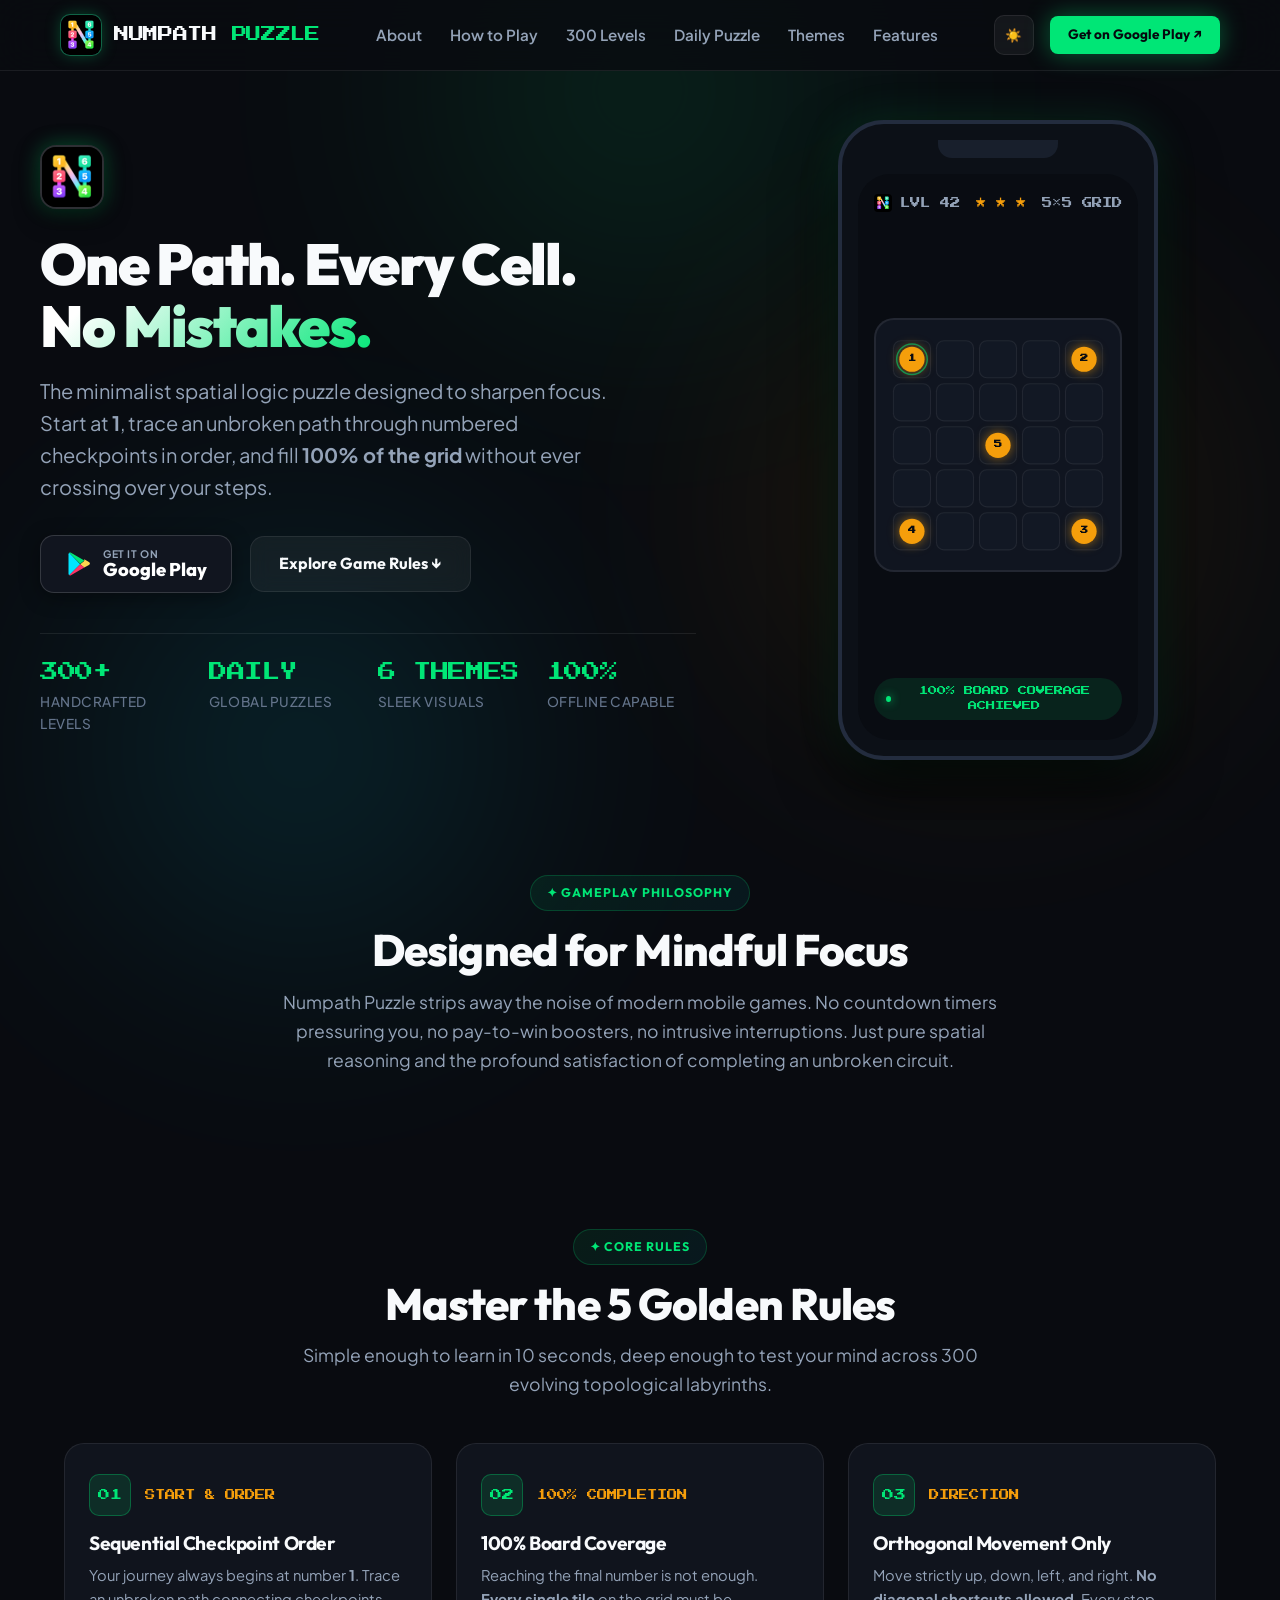
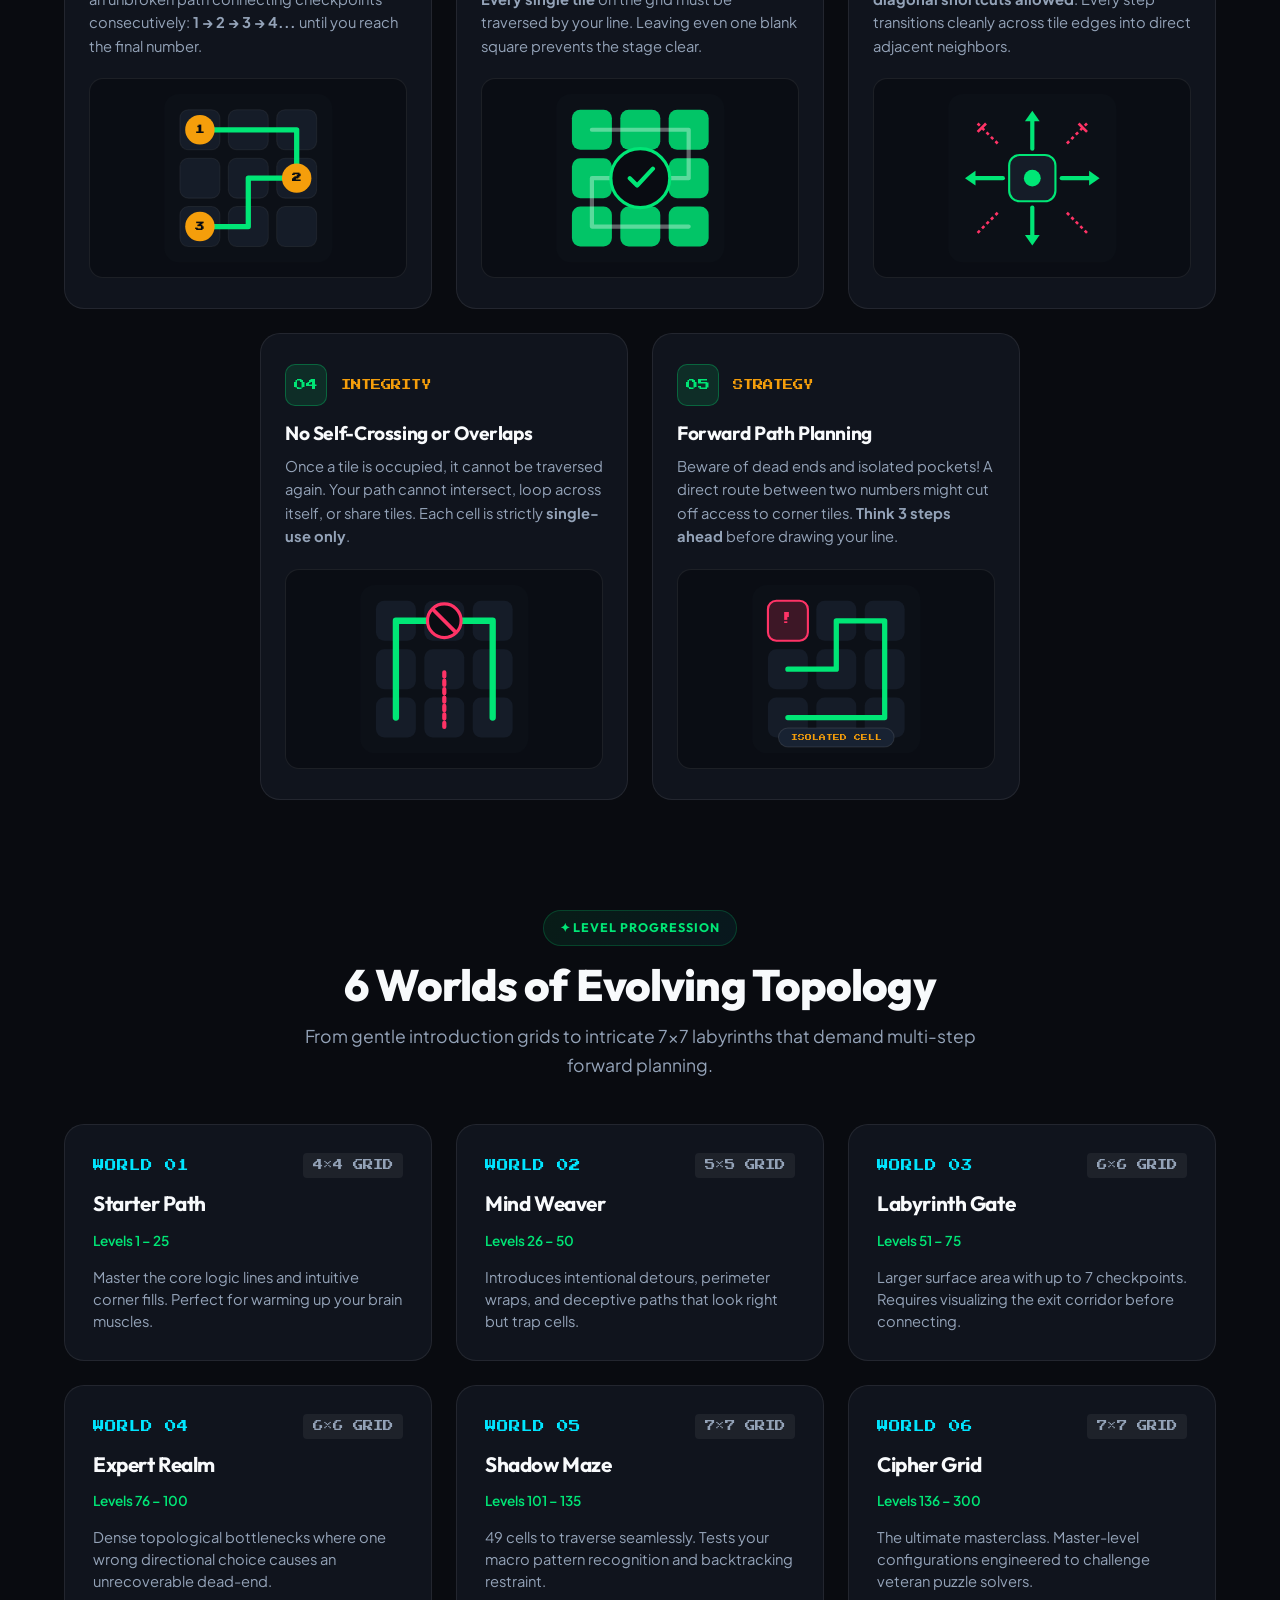
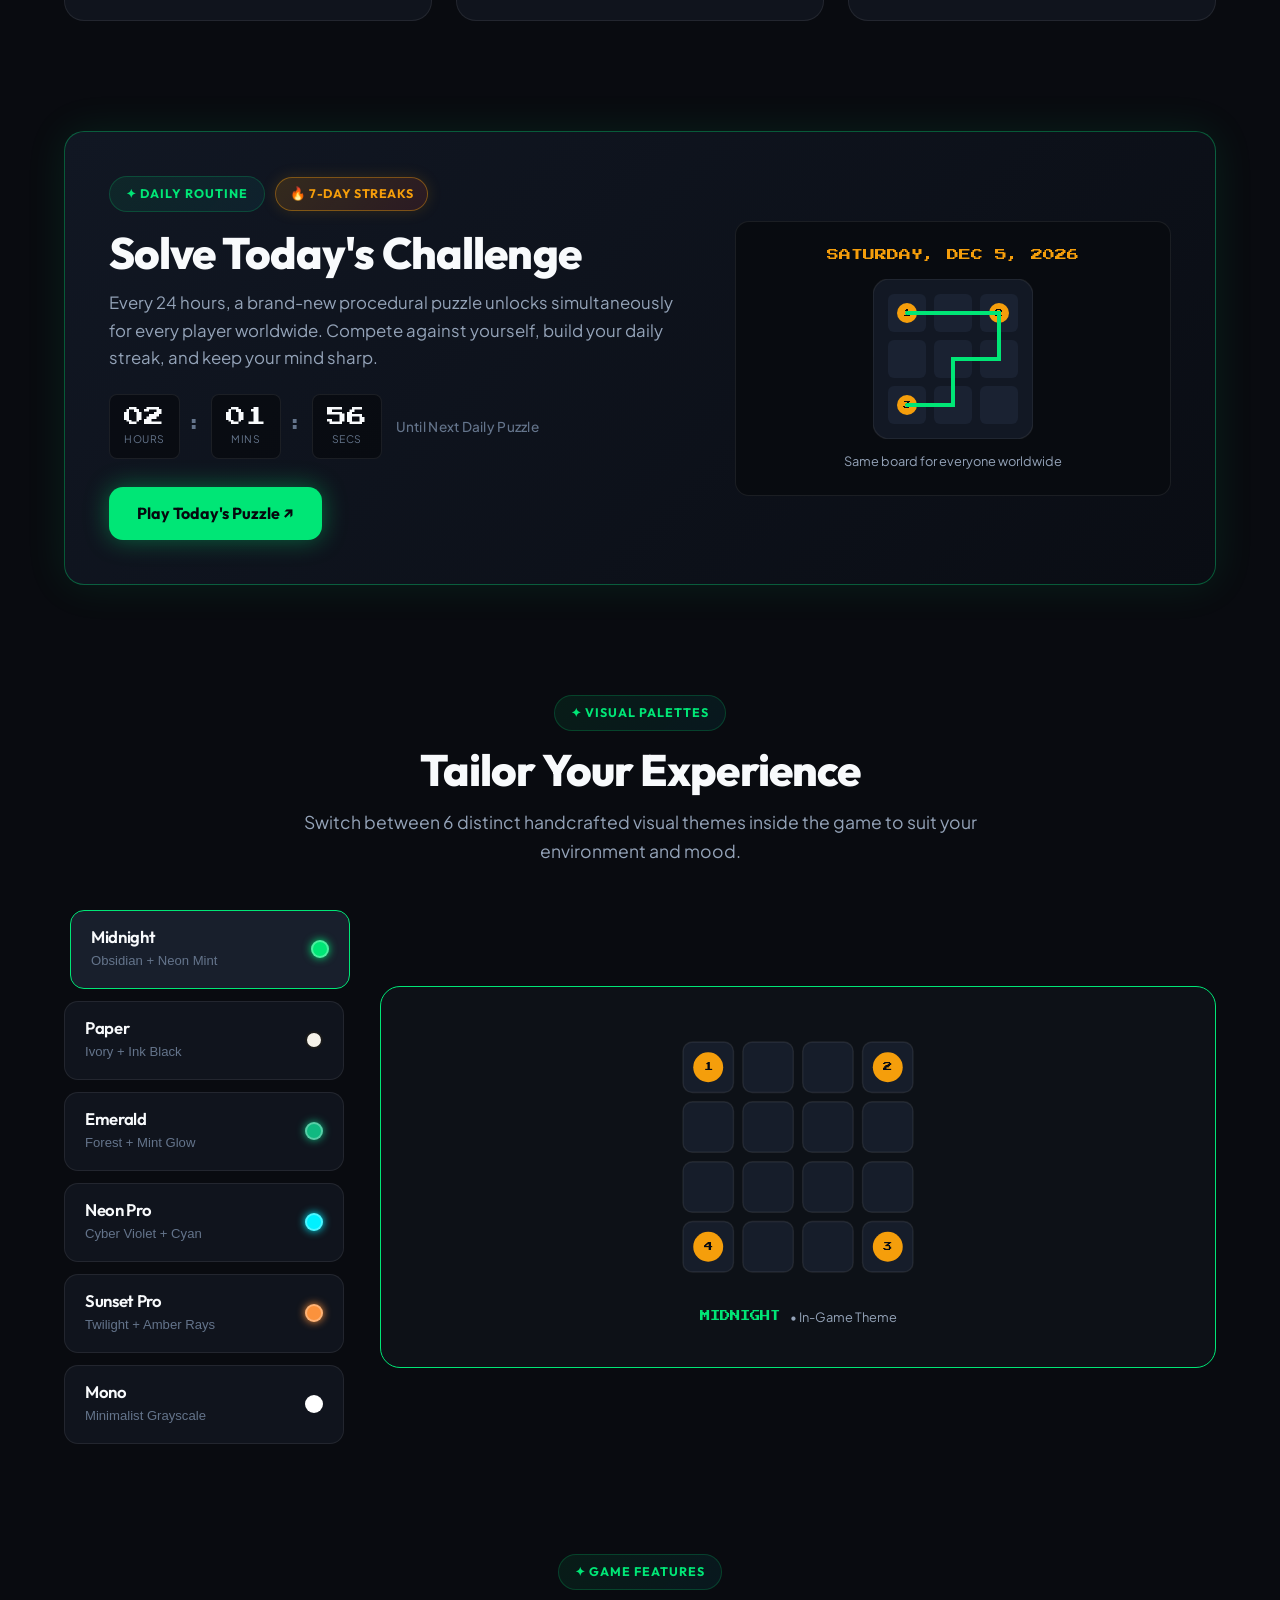
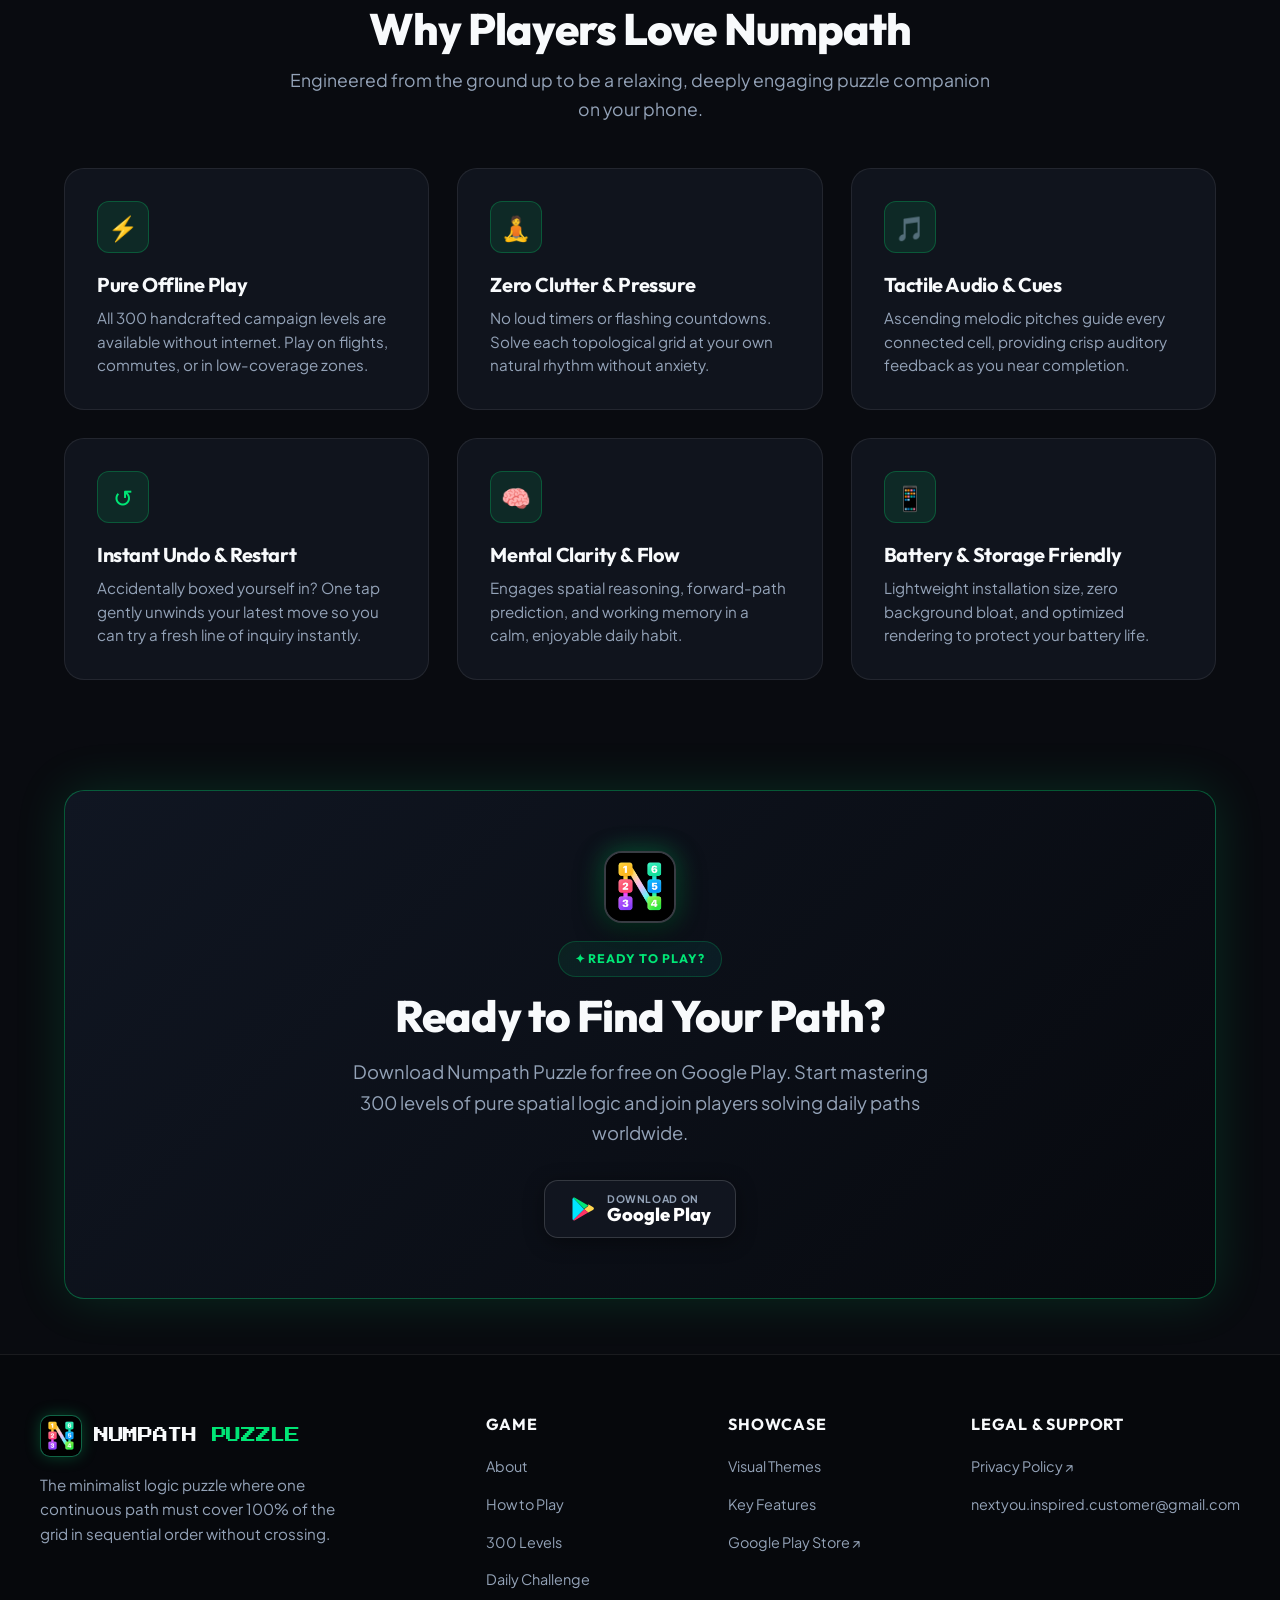
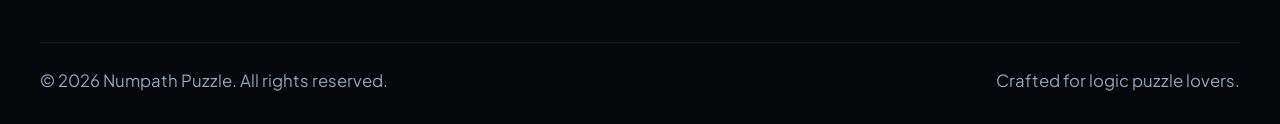
==== commit d03a705d: "fix: add cache-busting v1.2 and remove stale browser Cache-Control headers" ====
--- a/index.html
+++ b/index.html
@@ -29,13 +29,13 @@
   <link rel="preconnect" href="https://fonts.googleapis.com">
   <link rel="preconnect" href="https://fonts.gstatic.com" crossorigin>
 
-  <!-- Stylesheets -->
-  <link rel="stylesheet" href="css/design-tokens.css">
-  <link rel="stylesheet" href="css/typography.css">
-  <link rel="stylesheet" href="css/components.css">
-  <link rel="stylesheet" href="css/animations.css">
-  <link rel="stylesheet" href="css/sections.css">
-  <link rel="stylesheet" href="css/responsive.css">
+  <!-- Stylesheets with cache-busting -->
+  <link rel="stylesheet" href="css/design-tokens.css?v=1.2">
+  <link rel="stylesheet" href="css/typography.css?v=1.2">
+  <link rel="stylesheet" href="css/components.css?v=1.2">
+  <link rel="stylesheet" href="css/animations.css?v=1.2">
+  <link rel="stylesheet" href="css/sections.css?v=1.2">
+  <link rel="stylesheet" href="css/responsive.css?v=1.2">
 
   <!-- Official App Icon & Favicon -->
   <link rel="icon" type="image/png" href="assets/icons/app_icon.png">
@@ -754,12 +754,12 @@
     </div>
   </footer>
 
-  <!-- Scripts -->
-  <script src="js/constants.js"></script>
-  <script src="js/board-preview.js"></script>
-  <script src="js/theme-showcase.js"></script>
-  <script src="js/daily-card.js"></script>
-  <script src="js/app.js"></script>
+  <!-- Scripts with cache-busting -->
+  <script src="js/constants.js?v=1.2"></script>
+  <script src="js/board-preview.js?v=1.2"></script>
+  <script src="js/theme-showcase.js?v=1.2"></script>
+  <script src="js/daily-card.js?v=1.2"></script>
+  <script src="js/app.js?v=1.2"></script>
 </body>
 </html>
 
